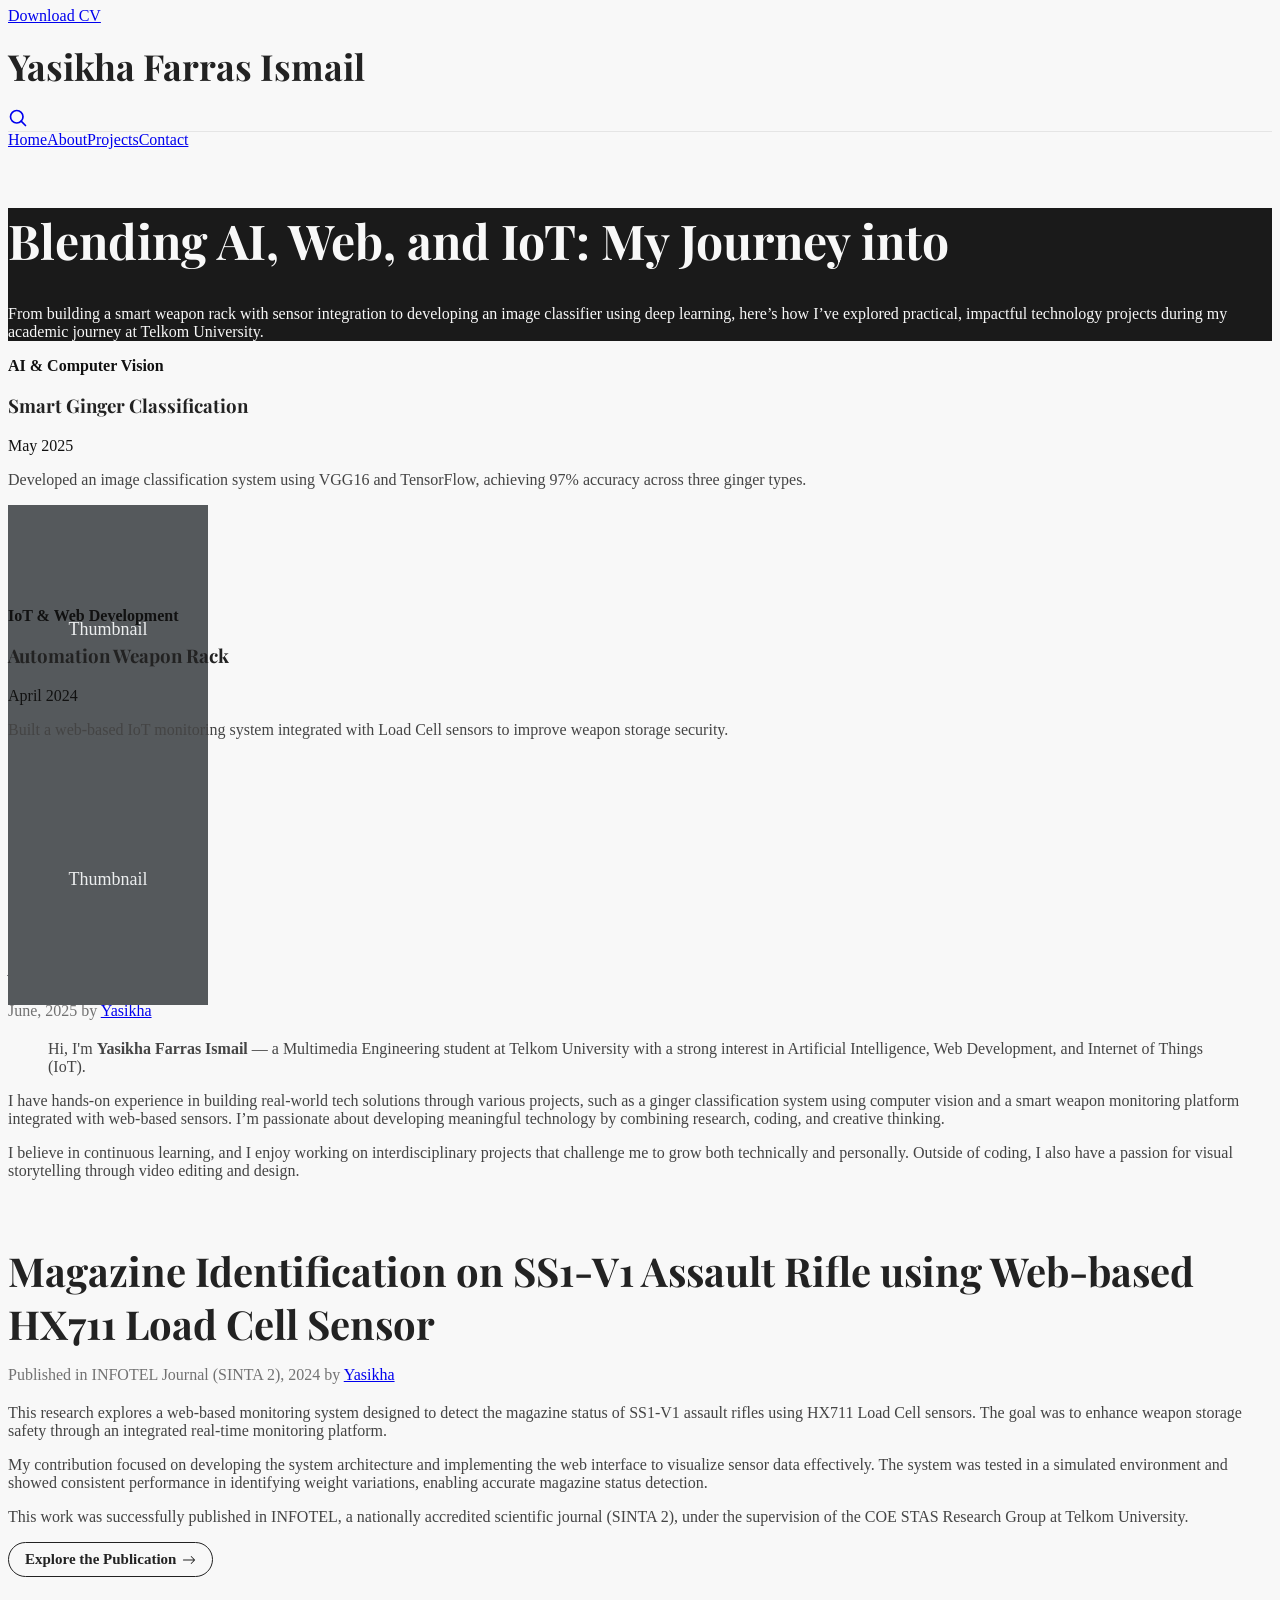
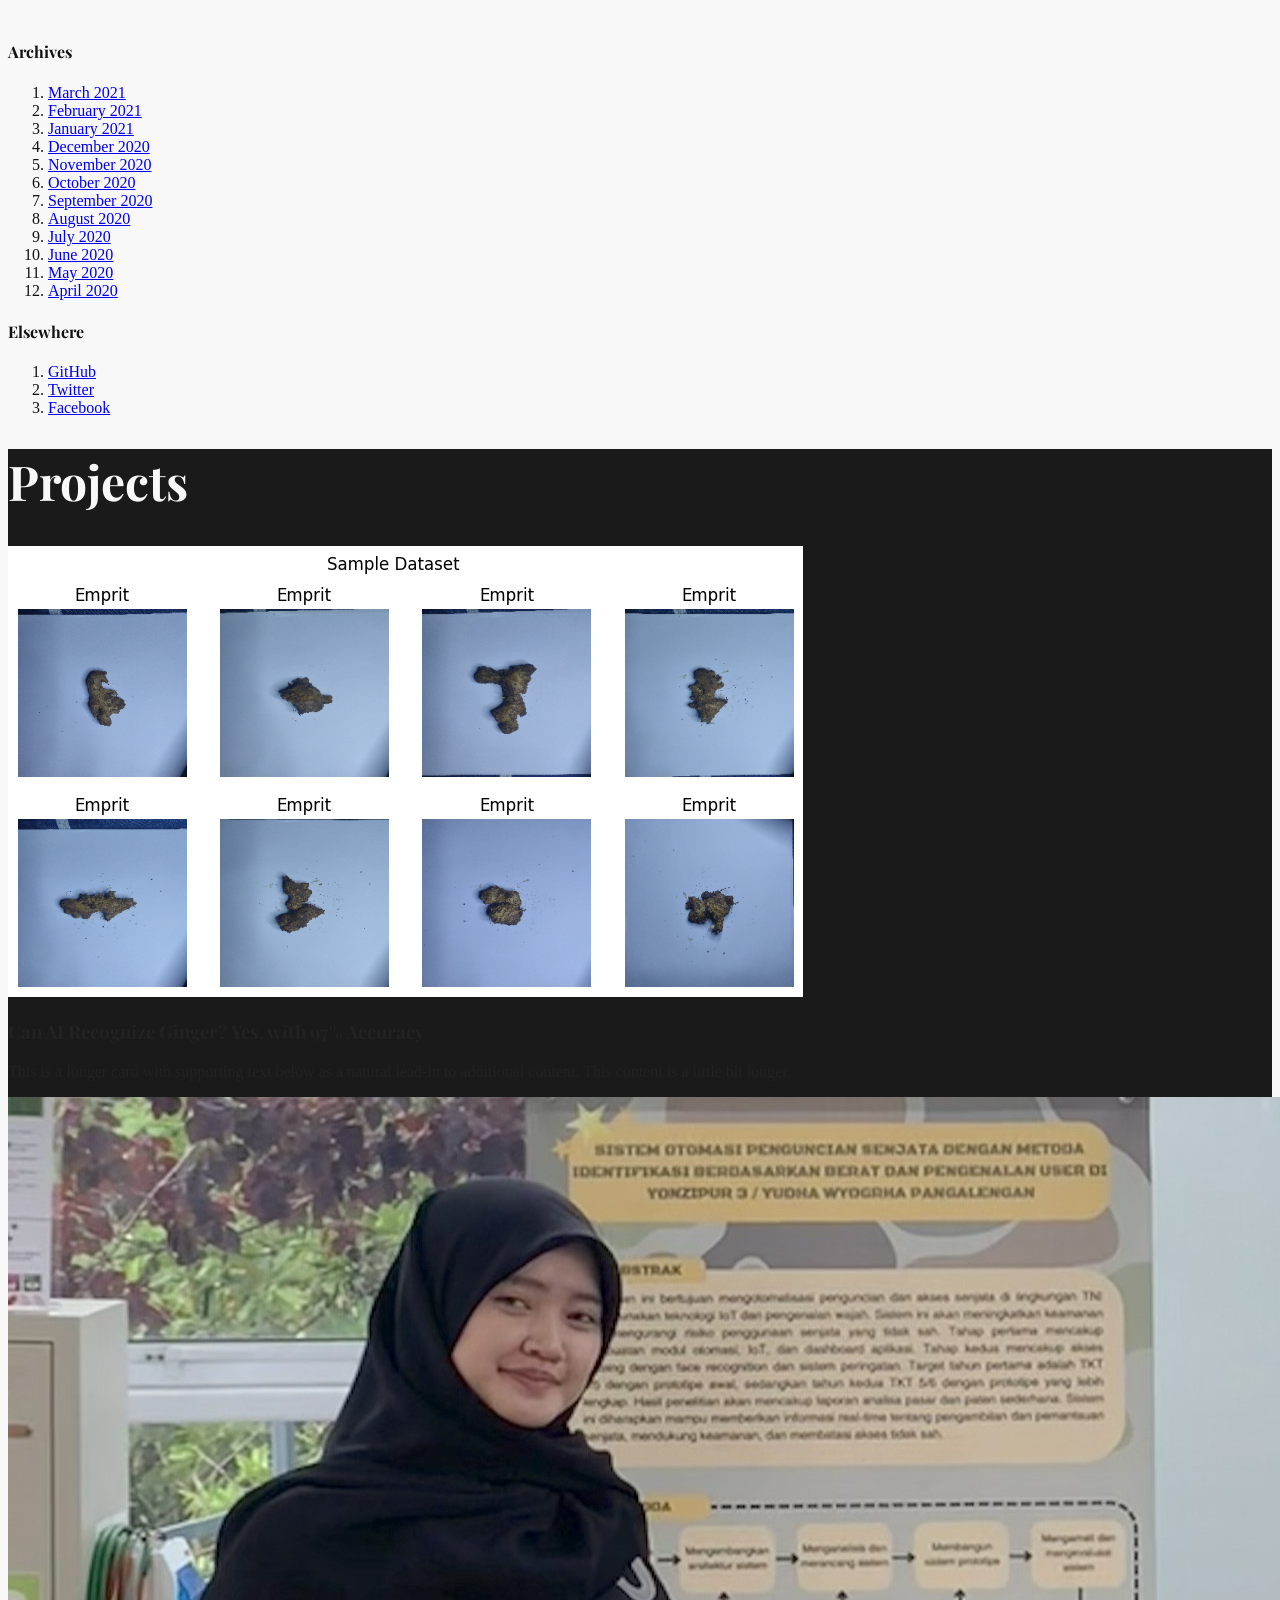
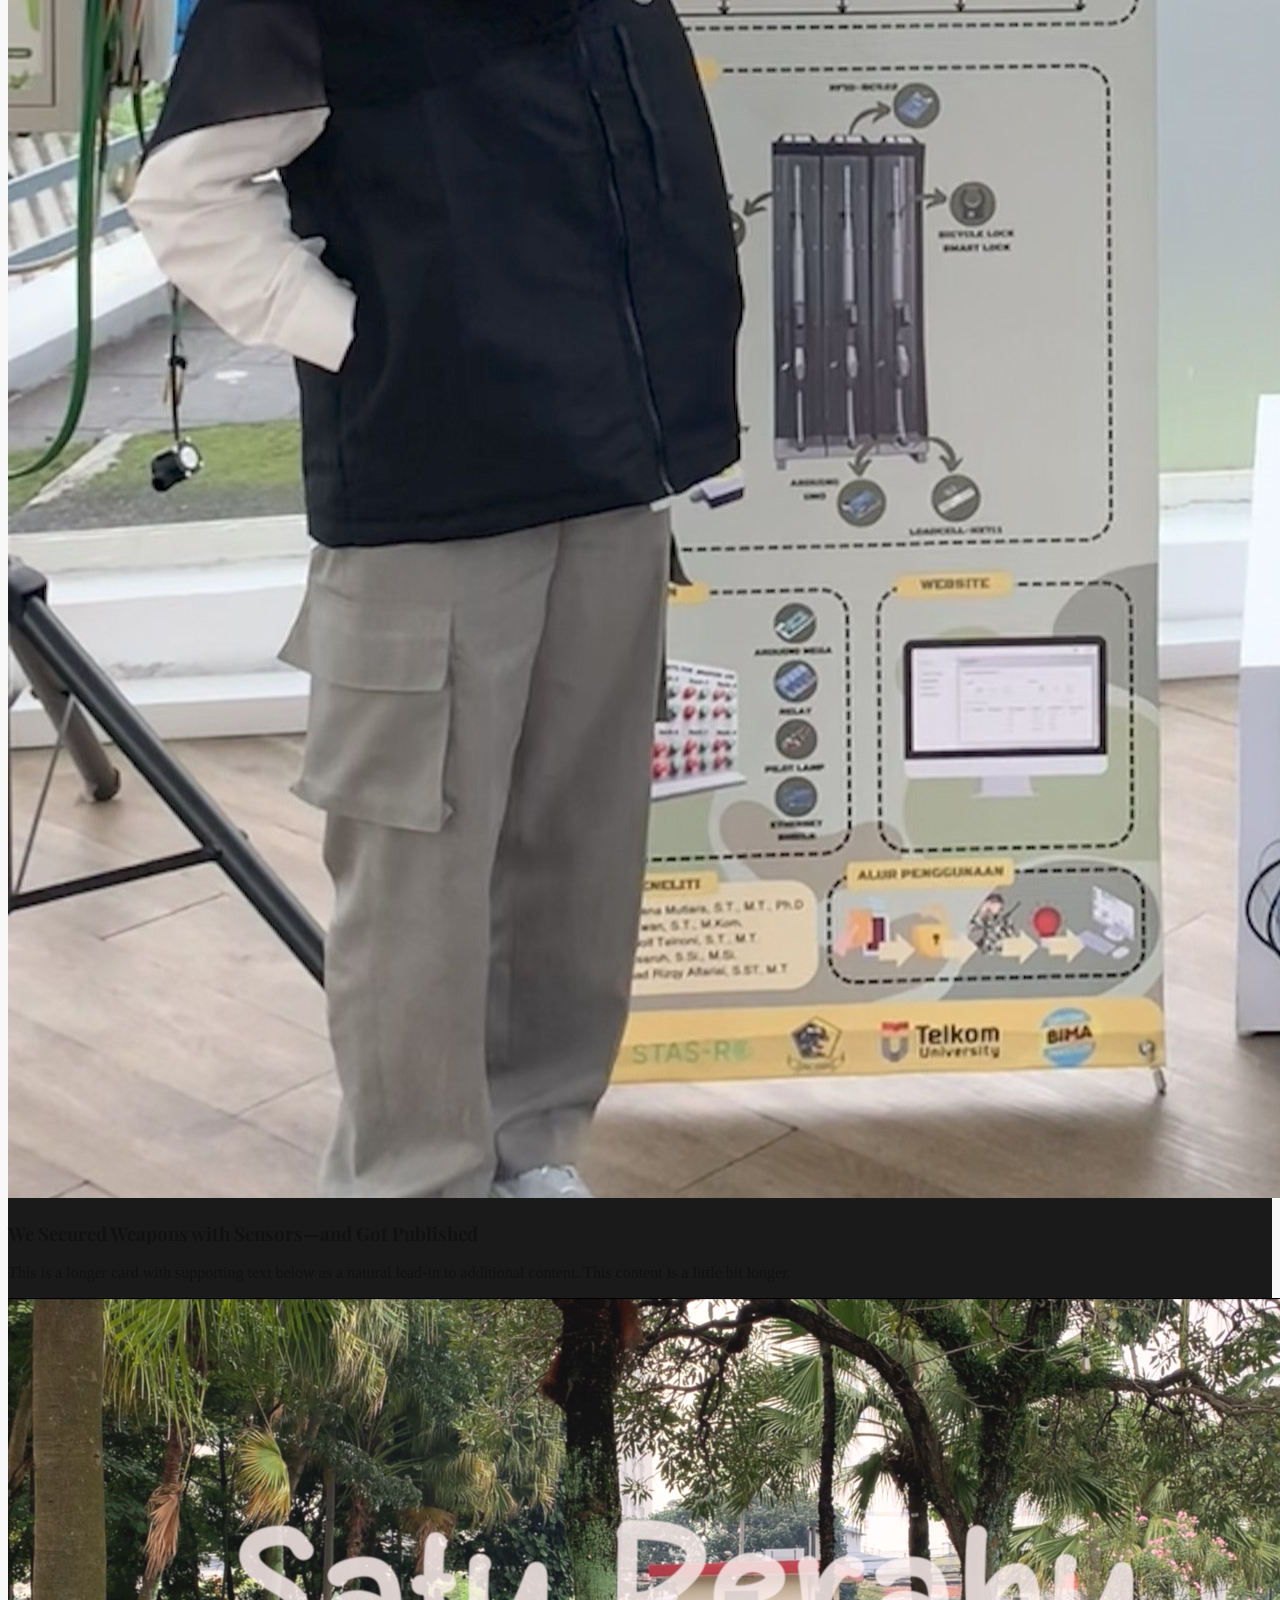
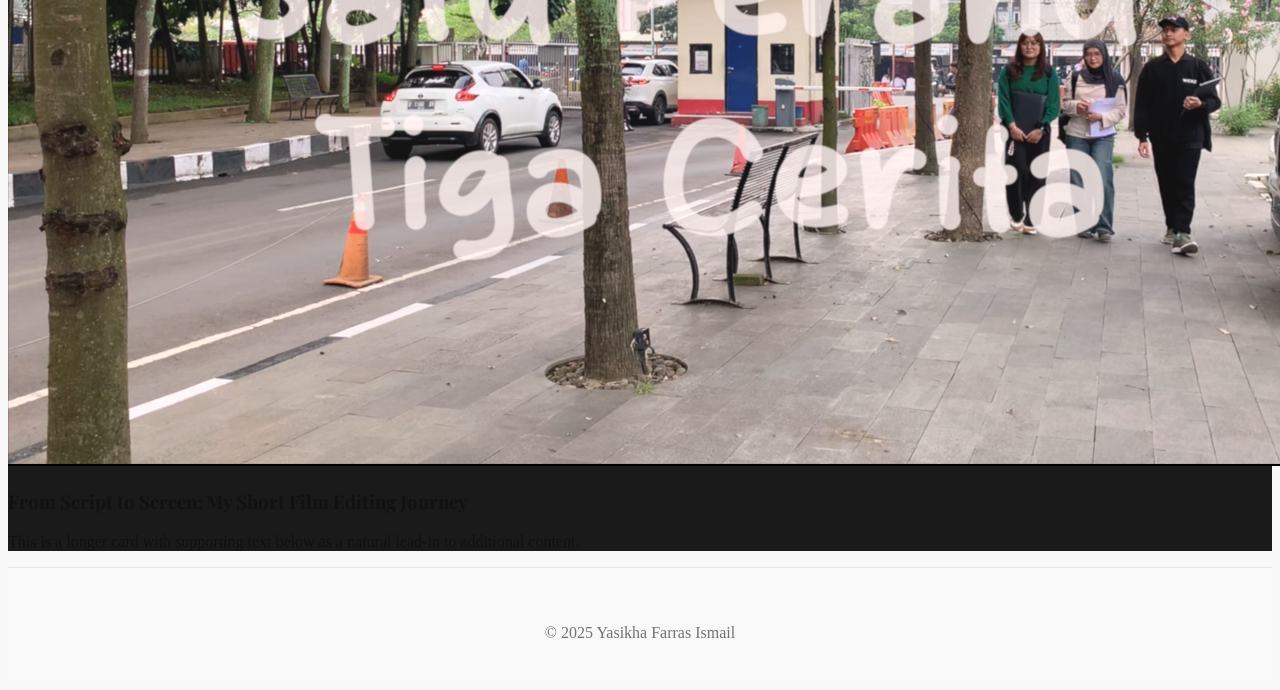
==== index.html @ 69e3a158 "Update title and fix asset path in index.html" ====
<!DOCTYPE html>
<html lang="en">
  <head>
    <meta charset="utf-8" />
    <meta name="viewport" content="width=device-width, initial-scale=1" />
    <meta name="description" content="" />
    <meta
      name="author"
      content="Mark Otto, Jacob Thornton, and Bootstrap contributors"
    />
    <meta name="generator" content="Hugo 0.84.0" />
    <title>Portfolio Yasikha</title>

    <link
      rel="canonical"
      href="https://getbootstrap.com/docs/5.0/examples/blog/"
    />

    <!-- Bootstrap core CSS -->
    <link href="assets/dist/css/bootstrap.min.css" rel="stylesheet" />

    <!-- Custom styles for this template -->
    <link
      href="https://fonts.googleapis.com/css?family=Playfair&#43;Display:700,900&amp;display=swap"
      rel="stylesheet"
    />

    <link
      href="https://fonts.googleapis.com/css2?family=Poppins:wght@400;600&display=swap"
      rel="stylesheet"
    />

    <!-- Custom styles for this template -->
    <link href="style.css" rel="stylesheet" />

  </head>

  <body>
    <div class="container">
      <header class="blog-header py-3 id="home">
        <div class="row flex-nowrap justify-content-between align-items-center">
          <div class="col-4 pt-1">
            <a
              class="link-secondary text-decoration-none"
              href="assets/cv/CV ATS yasikha .pdf"
              target="_blank"
              >Download CV</a
            >
          </div>
          <div class="col-4 text-center">
            <h1 class="blog-header-logo txt-dark m-0">Yasikha Farras Ismail</h1>
          </div>
          <div class="col-4 d-flex justify-content-end align-items-center">
            <a class="link-secondary" href="#" aria-label="Search">
              <svg
                xmlns="http://www.w3.org/2000/svg"
                width="20"
                height="20"
                fill="none"
                stroke="currentColor"
                stroke-linecap="round"
                stroke-linejoin="round"
                stroke-width="2"
                class="mx-3"
                role="img"
                viewBox="0 0 24 24"
              >
                <title>Search</title>
                <circle cx="10.5" cy="10.5" r="7.5" />
                <path d="M21 21l-5.2-5.2" />
              </svg>
            
        </div>
      </header>

      <div class="nav-scroller py-1 mb-2">
        <nav class="nav d-flex justify-content-center ">
          <a class="p-2 link-secondary text-decoration-none" href="#home">Home</a>
          <a class="p-2 link-secondary text-decoration-none" href="#about">About</a>
          <a class="p-2 link-secondary text-decoration-none" href="#projects">Projects</a>
          <a class="p-2 link-secondary text-decoration-none" href="#">Contact</a>
        </nav>
      </div>
    </div>

    <main class="container reveal">
      <div class="p-4 p-md-5 mb-4 txt-light rounded bg-home">
        <div class="col-md-6 px-0">
          <h1 class="display-4 fst-italic">
            Blending AI, Web, and IoT: My Journey into Real-World Tech Projects
          </h1>
          <p class="lead my-3">
            From building a smart weapon rack with sensor integration to
            developing an image classifier using deep learning, here’s how I’ve
            explored practical, impactful technology projects during my academic
            journey at Telkom University.
          </p>
        </div>
      </div>

      <div class="row mb-2 reveal">
        <div class="col-md-6">
          <div
            class="row g-0 border rounded overflow-hidden flex-md-row mb-4 shadow-sm h-md-250 position-relative"
          >
            <div class="col p-4 d-flex flex-column position-static">
              <strong class="d-inline-block mb-2 text-primary">
                AI & Computer Vision
              </strong>
              <h3 class="mb-0 txt-dark">Smart Ginger Classification</h3>
              <div class="mb-1 text-muted">May 2025</div>
              <p class="card-text mb-auto long-txt">
                Developed an image classification system using VGG16 and
                TensorFlow, achieving 97% accuracy across three ginger types.
              </p>
              <!-- <a href="#" class="stretched-link">Continue reading</a> -->
            </div>
            <div class="col-auto d-none d-lg-block">
              <svg
                class="bd-placeholder-img"
                width="200"
                height="250"
                xmlns="http://www.w3.org/2000/svg"
                role="img"
                aria-label="Placeholder: Thumbnail"
                preserveAspectRatio="xMidYMid slice"
                focusable="false"
              >
                <title>Placeholder</title>
                <rect width="100%" height="100%" fill="#55595c" />
                <text x="50%" y="50%" fill="#eceeef" dy=".3em">Thumbnail</text>
              </svg>
            </div>
          </div>
        </div>
        <div class="col-md-6">
          <div
            class="row g-0 border rounded overflow-hidden flex-md-row mb-4 shadow-sm h-md-250 position-relative"
          >
            <div class="col p-4 d-flex flex-column position-static">
              <strong class="d-inline-block mb-2 text-success">
                IoT & Web Development
              </strong>
              <h3 class="mb-0 txt-dark">Automation Weapon Rack</h3>
              <div class="mb-1 text-muted">April 2024</div>
              <p class="mb-auto long-txt">
                Built a web-based IoT monitoring system integrated with Load
                Cell sensors to improve weapon storage security.
              </p>
              <!-- <a href="#" class="stretched-link">Continue reading</a> -->
            </div>
            <div class="col-auto d-none d-lg-block">
              <svg
                class="bd-placeholder-img"
                width="200"
                height="250"
                xmlns="http://www.w3.org/2000/svg"
                role="img"
                aria-label="Placeholder: Thumbnail"
                preserveAspectRatio="xMidYMid slice"
                focusable="false"
              >
                <title>Placeholder</title>
                <rect width="100%" height="100%" fill="#55595c" />
                <text x="50%" y="50%" fill="#eceeef" dy=".3em">Thumbnail</text>
              </svg>
            </div>
          </div>
        </div>
      </div>

      <div class="row g-5" id="about">
        <div class="col-md-8">
          <h3 class="pb-4 mb-4 fst-italic border-bottom txt-dark">
            Inside My Journey
          </h3>

          <article class="blog-post long-txt">
            <h2 class="blog-post-title txt-dark">About Me</h2>
            <p class="blog-post-meta">June, 2025 by <a href="#">Yasikha</a></p>

            <blockquote>
              <p>
                Hi, I'm
                <strong>Yasikha Farras Ismail</strong> — a Multimedia
                Engineering student at Telkom University with a strong interest
                in Artificial Intelligence, Web Development, and Internet of
                Things (IoT).
              </p>
            </blockquote>
            <!-- <hr /> -->
            <p>
              I have hands-on experience in building real-world tech solutions
              through various projects, such as a ginger classification system
              using computer vision and a smart weapon monitoring platform
              integrated with web-based sensors. I’m passionate about developing
              meaningful technology by combining research, coding, and creative
              thinking.
            </p>
            <p>
              I believe in continuous learning, and I enjoy working on
              interdisciplinary projects that challenge me to grow both
              technically and personally. Outside of coding, I also have a
              passion for visual storytelling through video editing and design.
            </p>
          </article>
          <article class="blog-post long-txt">
            <h2 class="blog-post-title txt-dark">
              Magazine Identification on SS1-V1 Assault Rifle using Web-based
              HX711 Load Cell Sensor
            </h2>
            <p class="blog-post-meta">
              Published in INFOTEL Journal (SINTA 2), 2024 by
              <a href="#">Yasikha</a>
            </p>

            <p>
              This research explores a web-based monitoring system designed to
              detect the magazine status of SS1-V1 assault rifles using HX711
              Load Cell sensors. The goal was to enhance weapon storage safety
              through an integrated real-time monitoring platform.
            </p>
            <p>
              My contribution focused on developing the system architecture and
              implementing the web interface to visualize sensor data
              effectively. The system was tested in a simulated environment and
              showed consistent performance in identifying weight variations,
              enabling accurate magazine status detection.
            </p>
            <p>
              This work was successfully published in INFOTEL, a nationally
              accredited scientific journal (SINTA 2), under the supervision of
              the COE STAS Research Group at Telkom University.
            </p>

            <a
              href="https://ejournal.ittelkom-pwt.ac.id/index.php/infotel/article/view/1173"
              target="_blank"
              class="uiverse-btn-link"
            >
              Explore the Publication
              <svg
                class="arrow"
                xmlns="http://www.w3.org/2000/svg"
                width="14"
                height="14"
                fill="currentColor"
                viewBox="0 0 16 16"
              >
                <path
                  fill-rule="evenodd"
                  d="M1 8a.5.5 0 0 1 .5-.5h11.793l-3.147-3.146a.5.5 0 1 1 .708-.708l4 4a.5.5 0 0 1 0 .708l-4 4a.5.5 0 0 1-.708-.708L13.293 8.5H1.5A.5.5 0 0 1 1 8z"
                />
              </svg>
            </a>
          </article>
        </div>

        <div class="col-md-4">
          <div class="position-sticky" style="top: 2rem">
            <div class="p-4">
              <h4 class="fst-italic">Archives</h4>
              <ol class="list-unstyled mb-0">
                <li><a href="#">March 2021</a></li>
                <li><a href="#">February 2021</a></li>
                <li><a href="#">January 2021</a></li>
                <li><a href="#">December 2020</a></li>
                <li><a href="#">November 2020</a></li>
                <li><a href="#">October 2020</a></li>
                <li><a href="#">September 2020</a></li>
                <li><a href="#">August 2020</a></li>
                <li><a href="#">July 2020</a></li>
                <li><a href="#">June 2020</a></li>
                <li><a href="#">May 2020</a></li>
                <li><a href="#">April 2020</a></li>
              </ol>
            </div>

            <div class="p-4">
              <h4 class="fst-italic">Elsewhere</h4>
              <ol class="list-unstyled">
                <li><a href="#">GitHub</a></li>
                <li><a href="#">Twitter</a></li>
                <li><a href="#">Facebook</a></li>
              </ol>
            </div>
          </div>
        </div>
      </div>

      <div class="p-4 p-md-5 mb-4 rounded bg-home reveal" id="projects">
        <div class="px-0 pb-4">
          <h1 class="display-4 fst-italic txt-light text-center">Projects</h1>
        </div>
        <div class="row row-cols-1 row-cols-md-3 g-4">
          <div class="co reveal">
            <div class="card">
              <img src="assets/img/card2.png" class="card-img-top" alt="..." />
              <div class="card-body txt-dark">
                <h3 class="card-title fst-italic">
                  Can AI Recognize Ginger? Yes, with 97% Accuracy
                </h3>
                <p class="card-text">
                  This is a longer card with supporting text below as a natural
                  lead-in to additional content. This content is a little bit
                  longer.
                </p>
              </div>
            </div>
          </div>
          <div class="col reveal">
            <div class="card">
              <img src="assets/img/card1.jpg" class="card-img-top" alt="..." />
              <div class="card-body">
                <h3 class="card-title fst-italic">
                  We Secured Weapons with Sensors—and Got Published
                </h3>
                <p class="card-text">
                  This is a longer card with supporting text below as a natural
                  lead-in to additional content. This content is a little bit
                  longer.
                </p>
              </div>
            </div>
          </div>
          <div class="col reveal">
            <div class="card">
              <img src="assets/img/card3.png" class="card-img-top" alt="..." />
              <div class="card-body">
                <h3 class="card-title fst-italic">
                  From Script to Screen: My Short Film Editing Journey
                </h3>
                <p class="card-text">
                  This is a longer card with supporting text below as a natural
                  lead-in to additional content.
                </p>
              </div>
            </div>
          </div>
        </div>
      </div>
    </main>

    <footer class="blog-footer">
      <p>© 2025 Yasikha Farras Ismail</p>
    </footer>

    <button class="uiverse-btn" id="toTopBtn">
      <svg class="svgIcon" viewBox="0 0 384 512">
        <path
          d="M214.6 41.4c-12.5-12.5-32.8-12.5-45.3 0l-160 160c-12.5 12.5-12.5 32.8 0 45.3s32.8 12.5 45.3 0L160 141.2V448c0 17.7 14.3 32 32 32s32-14.3 32-32V141.2L329.4 246.6c12.5 12.5 32.8 12.5 45.3 0s12.5-32.8 0-45.3l-160-160z"
        ></path>
      </svg>
    </button>

    <script src="main.js"></script>
  </body>
</html>
---- style.css ----
/* stylelint-disable selector-list-comma-newline-after */
html {
  scroll-behavior: smooth;
}

body {
  background-color: #f8f8f8;
  color: #111;
}
.blog-header {
  line-height: 1;
  border-bottom: 1px solid #e5e5e5;
}

.blog-header-logo {
  font-family: "Playfair Display", Georgia, "Times New Roman",
    serif /*rtl:Amiri, Georgia, "Times New Roman", serif*/;
  font-size: 2.25rem;
}

.blog-header-logo:hover {
  text-decoration: none;
}

.bd-placeholder-img {
  font-size: 1.125rem;
  text-anchor: middle;
  -webkit-user-select: none;
  -moz-user-select: none;
  user-select: none;
}

@media (min-width: 768px) {
  .bd-placeholder-img-lg {
    font-size: 3.5rem;
  }
}

h1,
h2,
h3,
h4,
h5,
h6 {
  font-family: "Playfair Display", Georgia, "Times New Roman",
    serif /*rtl:Amiri, Georgia, "Times New Roman", serif*/;
}

.txt-light {
  color: #f8f8f8 !important;
}

.txt-dark {
  color: #222222 !important;
}

.long-txt {
  color: #444444;
}

.display-4 {
  font-size: 2.5rem;
}
@media (min-width: 768px) {
  .display-4 {
    font-size: 3rem;
  }
}

.bg-home {
  background-color: #1a1a1a !important;
}

.nav-scroller {
  position: relative;
  z-index: 2;
  height: 2.75rem;
  overflow-y: hidden;
}

.nav-scroller .nav {
  display: flex;
  flex-wrap: nowrap;
  padding-bottom: 1rem;
  margin-top: -1px;
  overflow-x: auto;
  text-align: center;
  white-space: nowrap;
  -webkit-overflow-scrolling: touch;
}

.nav-scroller .nav-link {
  padding-top: 0.75rem;
  padding-bottom: 0.75rem;
  font-size: 0.875rem;
}

.card-img-right {
  height: 100%;
  border-radius: 0 3px 3px 0;
}

.flex-auto {
  flex: 0 0 auto;
}

.h-250 {
  height: 250px;
}
@media (min-width: 768px) {
  .h-md-250 {
    height: 250px;
  }
}

/* Pagination */
.blog-pagination {
  margin-bottom: 4rem;
}
.blog-pagination > .btn {
  border-radius: 2rem;
}

/*
 * Blog posts
 */
.blog-post {
  margin-bottom: 4rem;
}
.blog-post-title {
  margin-bottom: 0.25rem;
  font-size: 2.5rem;
}
.blog-post-meta {
  margin-bottom: 1.25rem;
  color: #727272;
}

/*
 * Footer
 */
.blog-footer {
  padding: 2.5rem 0;
  color: #727272;
  text-align: center;
  background-color: #f9f9f9;
  border-top: 0.05rem solid #e5e5e5;
}
.blog-footer p:last-child {
  margin-bottom: 0;
}

.reveal {
  opacity: 0;
  transform: translateY(30px);
  transition: all 0.6s ease;
}

.reveal.active {
  opacity: 1;
  transform: translateY(0);
}

/* Uiverse Button */
.uiverse-btn {
  width: 50px;
  height: 50px;
  border-radius: 50%;
  background-color: rgb(20, 20, 20);
  border: none;
  font-weight: 600;
  display: flex;
  align-items: center;
  justify-content: center;
  box-shadow: 0 0 10px rgba(255, 255, 255, 0.2);
  cursor: pointer;
  transition-duration: 0.3s;
  overflow: hidden;
  position: fixed;
  bottom: 20px;
  right: 20px;
  z-index: 999;
  font-family: "Poppins", sans-serif;
}

.uiverse-btn .svgIcon {
  width: 12px;
  transition-duration: 0.3s;
}

.uiverse-btn .svgIcon path {
  fill: white;
}

.uiverse-btn:hover {
  width: 140px;
  border-radius: 50px;
  background-color: #333;
}

.uiverse-btn:hover .svgIcon {
  transform: translateY(-200%);
}

.uiverse-btn::before {
  position: absolute;
  bottom: -20px;
  content: "Back to Top";
  color: white;
  font-size: 0px;
}

.uiverse-btn:hover::before {
  font-size: 13px;
  bottom: unset;
  transition-duration: 0.3s;
}

.uiverse-btn-link {
  background: transparent;
  color: #222222;
  border-radius: 20px;
  font-size: 15px;
  font-weight: 600;
  padding: 8px 16px;
  cursor: pointer;
  transition: all 0.3s ease-in-out;
  border: 1.5px solid #222222;
  box-shadow: 0 0 0 0 #1a1a1a;
  display: inline-flex;
  align-items: center;
  gap: 6px;
  text-decoration: none;
}

.uiverse-btn-link .arrow {
  transition: transform 0.3s ease-in-out;
}

.uiverse-btn-link:hover {
  transform: translateY(-4px) translateX(-2px);
  box-shadow: 2px 5px 0 0 black;
}

.uiverse-btn-link:hover .arrow {
  transform: translateX(4px);
}

.uiverse-btn-link:active {
  transform: translateY(2px) translateX(1px);
  box-shadow: 0 0 0 0 black;
}
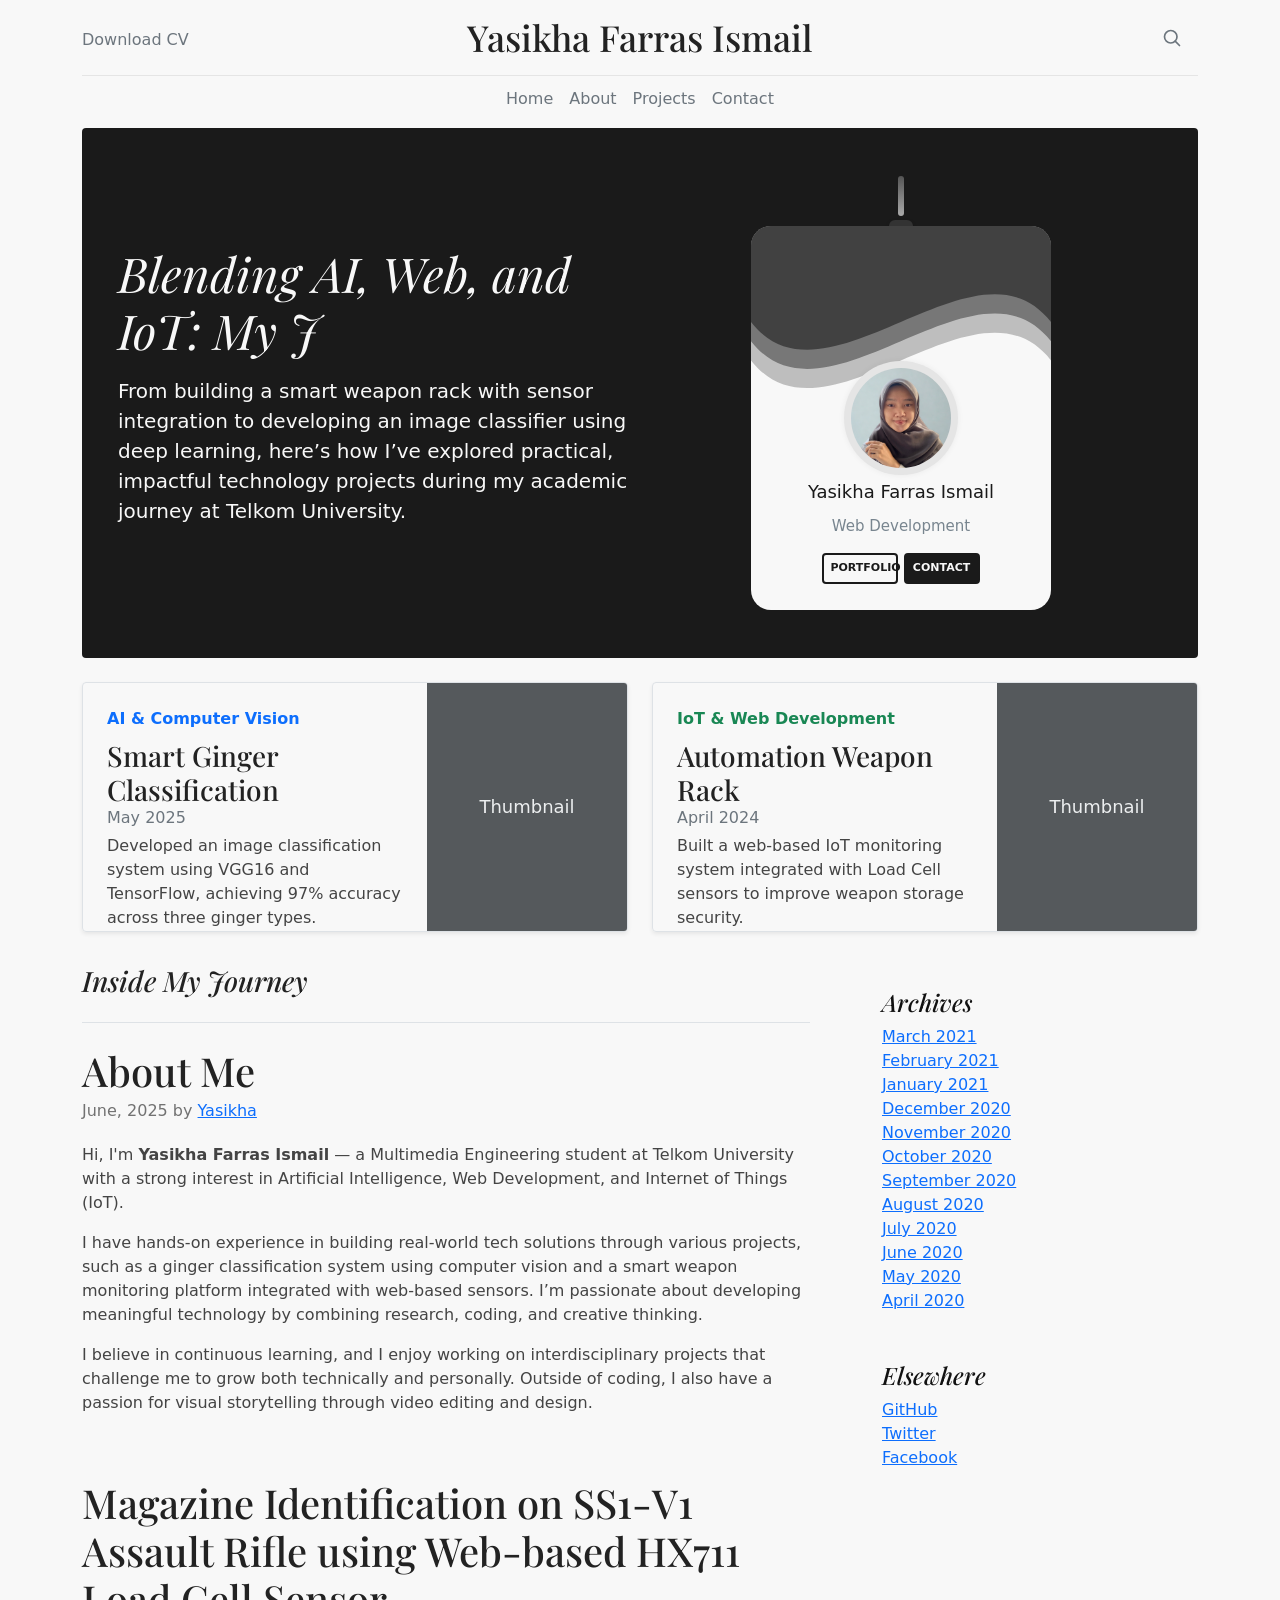
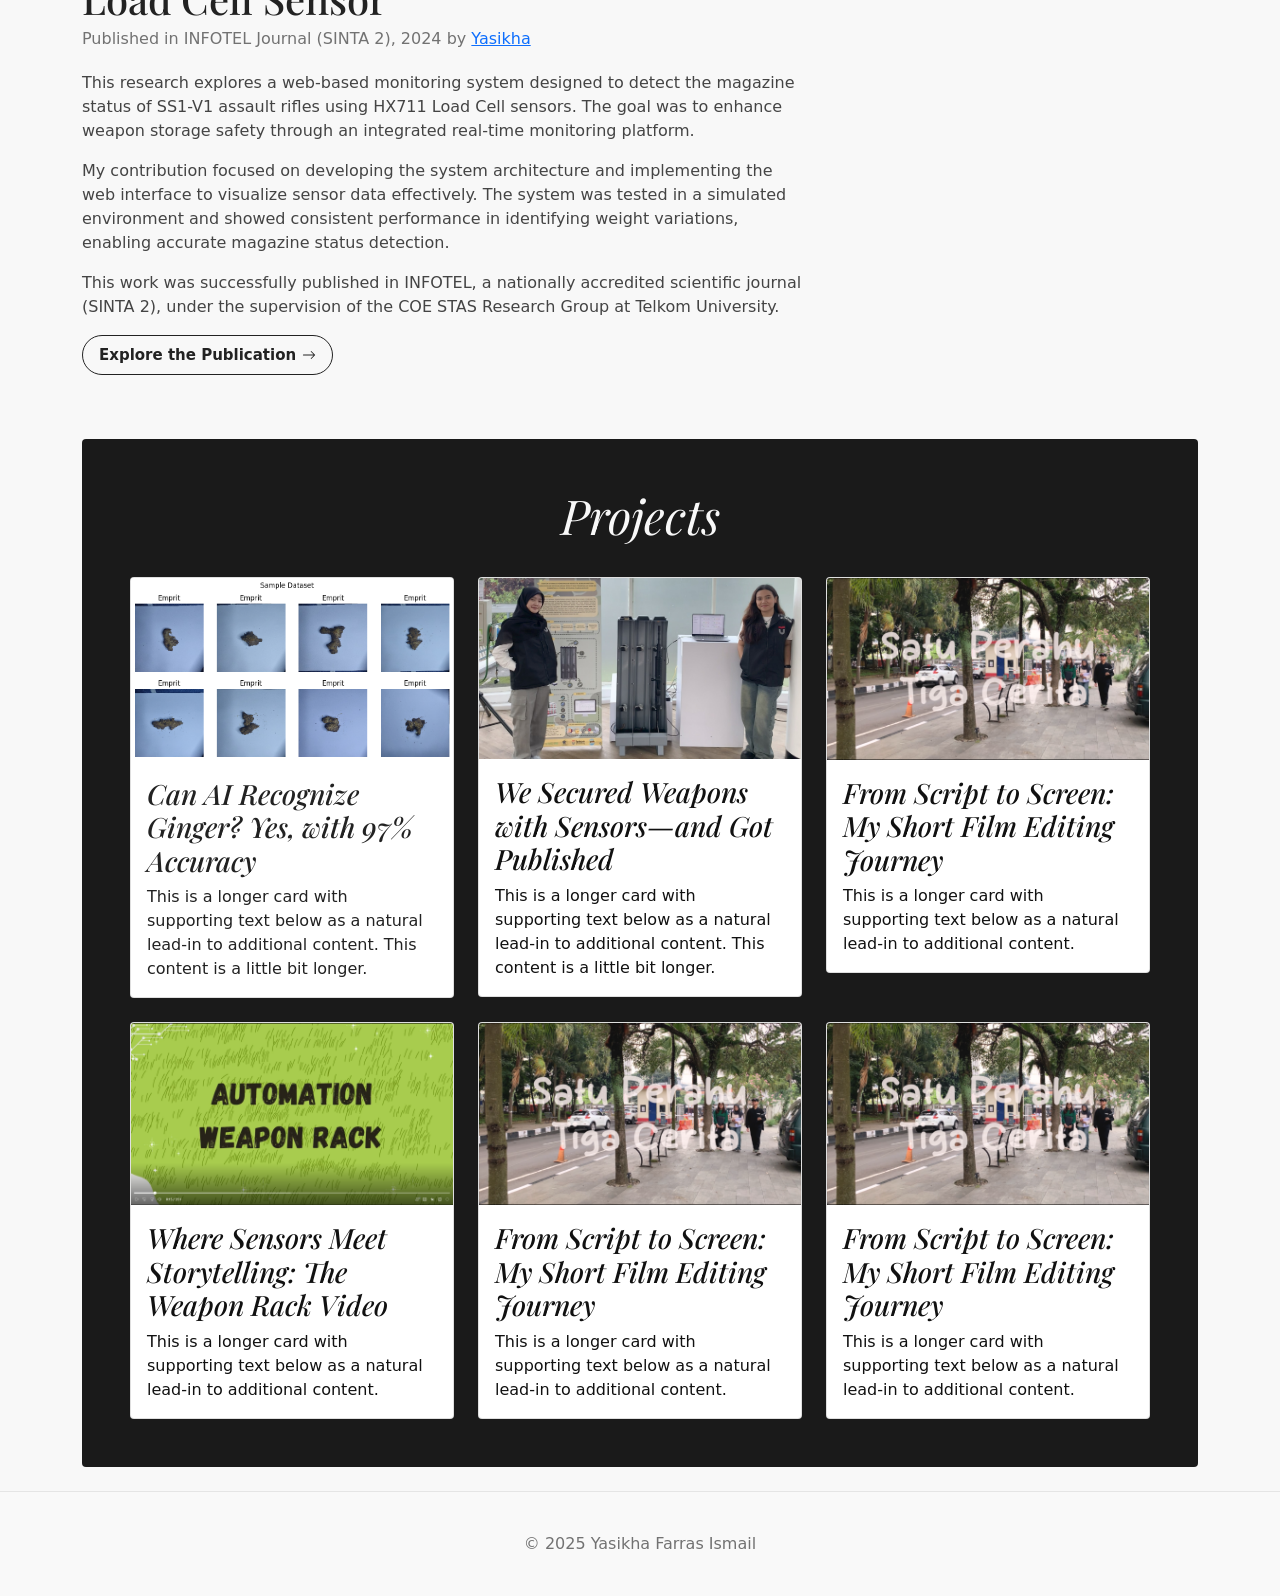
==== commit da8e2092: "Refactor code structure for improved readability and maintainability" ====
--- a/index.html
+++ b/index.html
@@ -32,12 +32,11 @@
 
     <!-- Custom styles for this template -->
     <link href="style.css" rel="stylesheet" />
-
   </head>
 
   <body>
     <div class="container">
-      <header class="blog-header py-3 id="home">
+      <header class="blog-header py-3" id="home">
         <div class="row flex-nowrap justify-content-between align-items-center">
           <div class="col-4 pt-1">
             <a
@@ -69,32 +68,95 @@
                 <circle cx="10.5" cy="10.5" r="7.5" />
                 <path d="M21 21l-5.2-5.2" />
               </svg>
-            
+            </a>
+          </div>
         </div>
       </header>
 
       <div class="nav-scroller py-1 mb-2">
-        <nav class="nav d-flex justify-content-center ">
-          <a class="p-2 link-secondary text-decoration-none" href="#home">Home</a>
-          <a class="p-2 link-secondary text-decoration-none" href="#about">About</a>
-          <a class="p-2 link-secondary text-decoration-none" href="#projects">Projects</a>
-          <a class="p-2 link-secondary text-decoration-none" href="#">Contact</a>
+        <nav class="nav d-flex justify-content-center">
+          <a class="p-2 link-secondary text-decoration-none" href="#home"
+            >Home</a
+          >
+          <a class="p-2 link-secondary text-decoration-none" href="#about"
+            >About</a
+          >
+          <a class="p-2 link-secondary text-decoration-none" href="#projects"
+            >Projects</a
+          >
+          <a class="p-2 link-secondary text-decoration-none" href="#"
+            >Contact</a
+          >
         </nav>
       </div>
     </div>
 
     <main class="container reveal">
       <div class="p-4 p-md-5 mb-4 txt-light rounded bg-home">
-        <div class="col-md-6 px-0">
-          <h1 class="display-4 fst-italic">
-            Blending AI, Web, and IoT: My Journey into Real-World Tech Projects
-          </h1>
-          <p class="lead my-3">
-            From building a smart weapon rack with sensor integration to
-            developing an image classifier using deep learning, here’s how I’ve
-            explored practical, impactful technology projects during my academic
-            journey at Telkom University.
-          </p>
+        <div class="row align-items-center">
+          <div class="col-md-6 px-0">
+            <h1 class="display-4 fst-italic">
+              Blending AI, Web, and IoT: My Journey into Real-World Tech
+              Projects
+            </h1>
+            <p class="lead my-3">
+              From building a smart weapon rack with sensor integration to
+              developing an image classifier using deep learning, here’s how
+              I’ve explored practical, impactful technology projects during my
+              academic journey at Telkom University.
+            </p>
+          </div>
+
+          <div class="col-md-6 d-flex justify-content-center">
+            <div class="lanyard-wrapper">
+              <div class="lanyard-strap"></div>
+              <div class="lanyard-clip"></div>
+
+              <div class="uiverse-card">
+                <div class="card__img">
+                  <svg
+                    xmlns="http://www.w3.org/2000/svg"
+                    viewBox="0 0 600 200"
+                    preserveAspectRatio="none"
+                    width="100%"
+                    height="100%"
+                  >
+                    <path
+                      d="M0,100 C150,200 450,0 600,100 L600,0 L0,0 Z"
+                      fill="#1a1a1a"
+                    />
+                    <path
+                      d="M0,120 C150,220 450,20 600,120 L600,0 L0,0 Z"
+                      fill="#333333"
+                      opacity="0.6"
+                    />
+                    <path
+                      d="M0,140 C150,240 450,40 600,140 L600,0 L0,0 Z"
+                      fill="#666666"
+                      opacity="0.4"
+                    />
+                  </svg>
+                </div>
+
+                <div class="card__avatar">
+                  <div class="avatar-bg"></div>
+                  <img
+                    src="assets/img/avatar.jpg"
+                    alt="Avatar"
+                    class="avatar-img"
+                  />
+                </div>
+
+                <div class="card__title">Yasikha Farras Ismail</div>
+                <div class="card__subtitle">Web Development</div>
+
+                <div class="card__wrapper">
+                  <button class="card__btn">Portfolio</button>
+                  <button class="card__btn card__btn-solid">Contact</button>
+                </div>
+              </div>
+            </div>
+          </div>
         </div>
       </div>
 
@@ -337,6 +399,48 @@
               </div>
             </div>
           </div>
+          <div class="col reveal">
+            <div class="card">
+              <img src="assets/img/card4.png" class="card-img-top" alt="..." />
+              <div class="card-body">
+                <h3 class="card-title fst-italic">
+                  Where Sensors Meet Storytelling: The Weapon Rack Video
+                </h3>
+                <p class="card-text">
+                  This is a longer card with supporting text below as a natural
+                  lead-in to additional content.
+                </p>
+              </div>
+            </div>
+          </div>
+          <div class="col reveal">
+            <div class="card">
+              <img src="assets/img/card3.png" class="card-img-top" alt="..." />
+              <div class="card-body">
+                <h3 class="card-title fst-italic">
+                  From Script to Screen: My Short Film Editing Journey
+                </h3>
+                <p class="card-text">
+                  This is a longer card with supporting text below as a natural
+                  lead-in to additional content.
+                </p>
+              </div>
+            </div>
+          </div>
+          <div class="col reveal">
+            <div class="card">
+              <img src="assets/img/card3.png" class="card-img-top" alt="..." />
+              <div class="card-body">
+                <h3 class="card-title fst-italic">
+                  From Script to Screen: My Short Film Editing Journey
+                </h3>
+                <p class="card-text">
+                  This is a longer card with supporting text below as a natural
+                  lead-in to additional content.
+                </p>
+              </div>
+            </div>
+          </div>
         </div>
       </div>
     </main>
--- a/style.css
+++ b/style.css
@@ -250,3 +250,149 @@
   transform: translateY(2px) translateX(1px);
   box-shadow: 0 0 0 0 black;
 }
+
+/* From Uiverse.io by andrew-demchenk0 */
+.uiverse-card {
+  --main-color: #1a1a1a;
+  --submain-color: #78858f;
+  --bg-color: #f8f8f8;
+  font-family: system-ui, -apple-system, BlinkMacSystemFont, "Segoe UI", Roboto,
+    Oxygen, Ubuntu, Cantarell, "Open Sans", "Helvetica Neue", sans-serif;
+  position: relative;
+  width: 300px;
+  height: 384px;
+  display: flex;
+  flex-direction: column;
+  align-items: center;
+  border-radius: 20px;
+  background: var(--bg-color);
+  margin-left: auto;
+  margin-right: auto;
+  animation: swing 3s ease-in-out infinite;
+}
+
+.card__img {
+  height: 192px;
+  width: 100%;
+}
+
+.card__img svg {
+  height: 100%;
+  border-radius: 20px 20px 0 0;
+}
+
+.card__avatar {
+  position: absolute;
+  width: 114px;
+  height: 114px;
+  top: calc(50% - 57px);
+  left: 50%;
+  transform: translateX(-50%);
+  display: flex;
+  justify-content: center;
+  align-items: center;
+}
+
+.avatar-bg {
+  position: absolute;
+  width: 114px;
+  height: 114px;
+  border-radius: 50%;
+  background-color: #e5e5e5; /* warna lingkaran belakang */
+  z-index: 1;
+  box-shadow: 0 0 6px rgba(0, 0, 0, 0.06);
+}
+
+.avatar-img {
+  width: 100px;
+  height: 100px;
+  border-radius: 50%;
+  object-fit: cover;
+  z-index: 2;
+}
+
+.avatar-img:hover {
+  transform: scale(1.05);
+  transition: 0.3s;
+}
+
+.card__title {
+  margin-top: 60px;
+  font-weight: 500;
+  font-size: 18px;
+  color: var(--main-color);
+}
+
+.card__subtitle {
+  margin-top: 10px;
+  font-weight: 400;
+  font-size: 15px;
+  color: var(--submain-color);
+}
+
+.card__btn {
+  margin-top: 15px;
+  width: 76px;
+  height: 31px;
+  border: 2px solid var(--main-color);
+  border-radius: 4px;
+  font-weight: 700;
+  font-size: 11px;
+  color: var(--main-color);
+  background: var(--bg-color);
+  text-transform: uppercase;
+  transition: all 0.3s;
+}
+
+.card__btn-solid {
+  background: var(--main-color);
+  color: var(--bg-color);
+}
+
+.card__btn:hover {
+  background: var(--main-color);
+  color: var(--bg-color);
+}
+
+.card__btn-solid:hover {
+  background: var(--bg-color);
+  color: var(--main-color);
+}
+
+.lanyard-wrapper {
+  display: flex;
+  flex-direction: column;
+  align-items: center;
+  animation: swing 5s ease-in-out infinite;
+  transform-origin: top center;
+}
+
+.lanyard-strap {
+  width: 6px;
+  height: 40px;
+  background: linear-gradient(to bottom, #555, #aaa);
+  border-radius: 4px;
+  margin-bottom: 4px;
+}
+
+.lanyard-clip {
+  width: 24px;
+  height: 12px;
+  background-color: #333;
+  border-radius: 6px;
+  margin-bottom: -6px;
+  box-shadow: 0 2px 4px rgba(0, 0, 0, 0.2);
+}
+
+/* Animation */
+@keyframes swing {
+  0% {
+    transform: rotate(0deg);
+  }
+  50% {
+    transform: rotate(1.5deg);
+  }
+  100% {
+    transform: rotate(-1.5deg);
+  }
+}
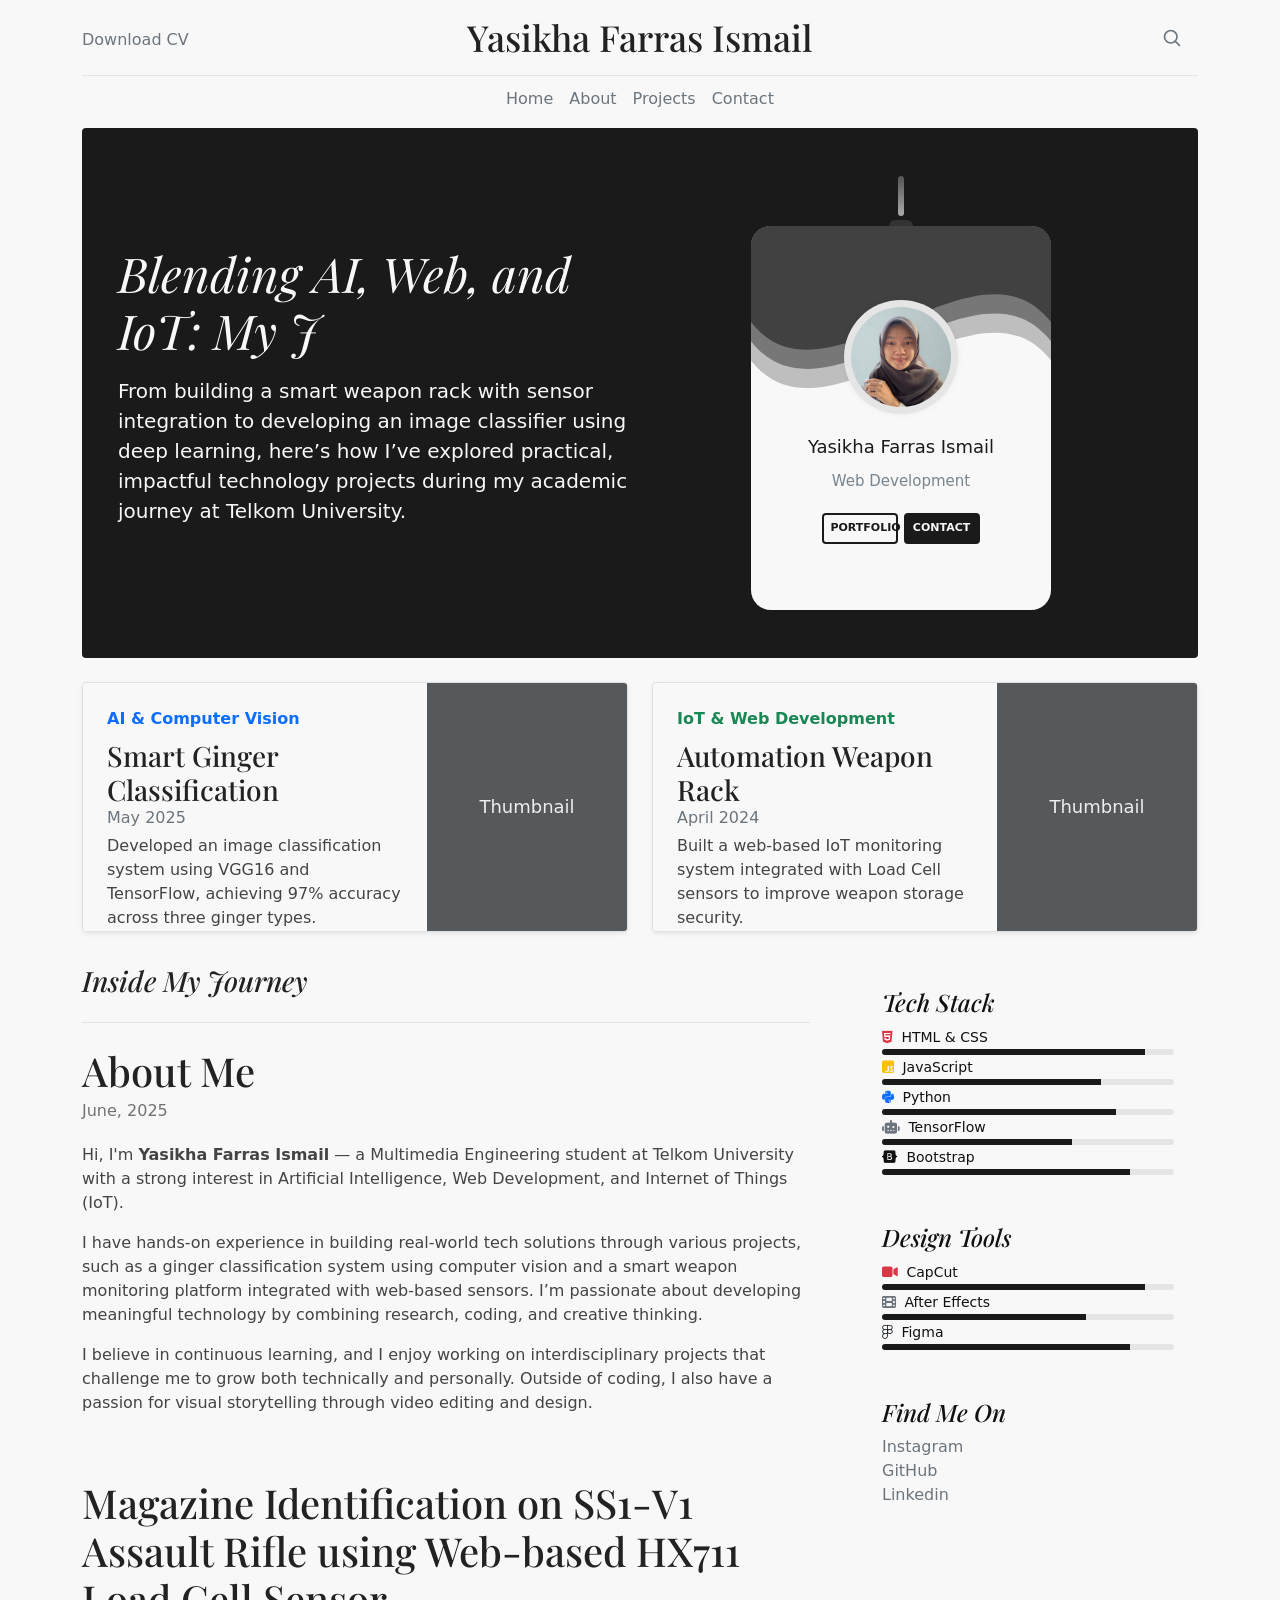
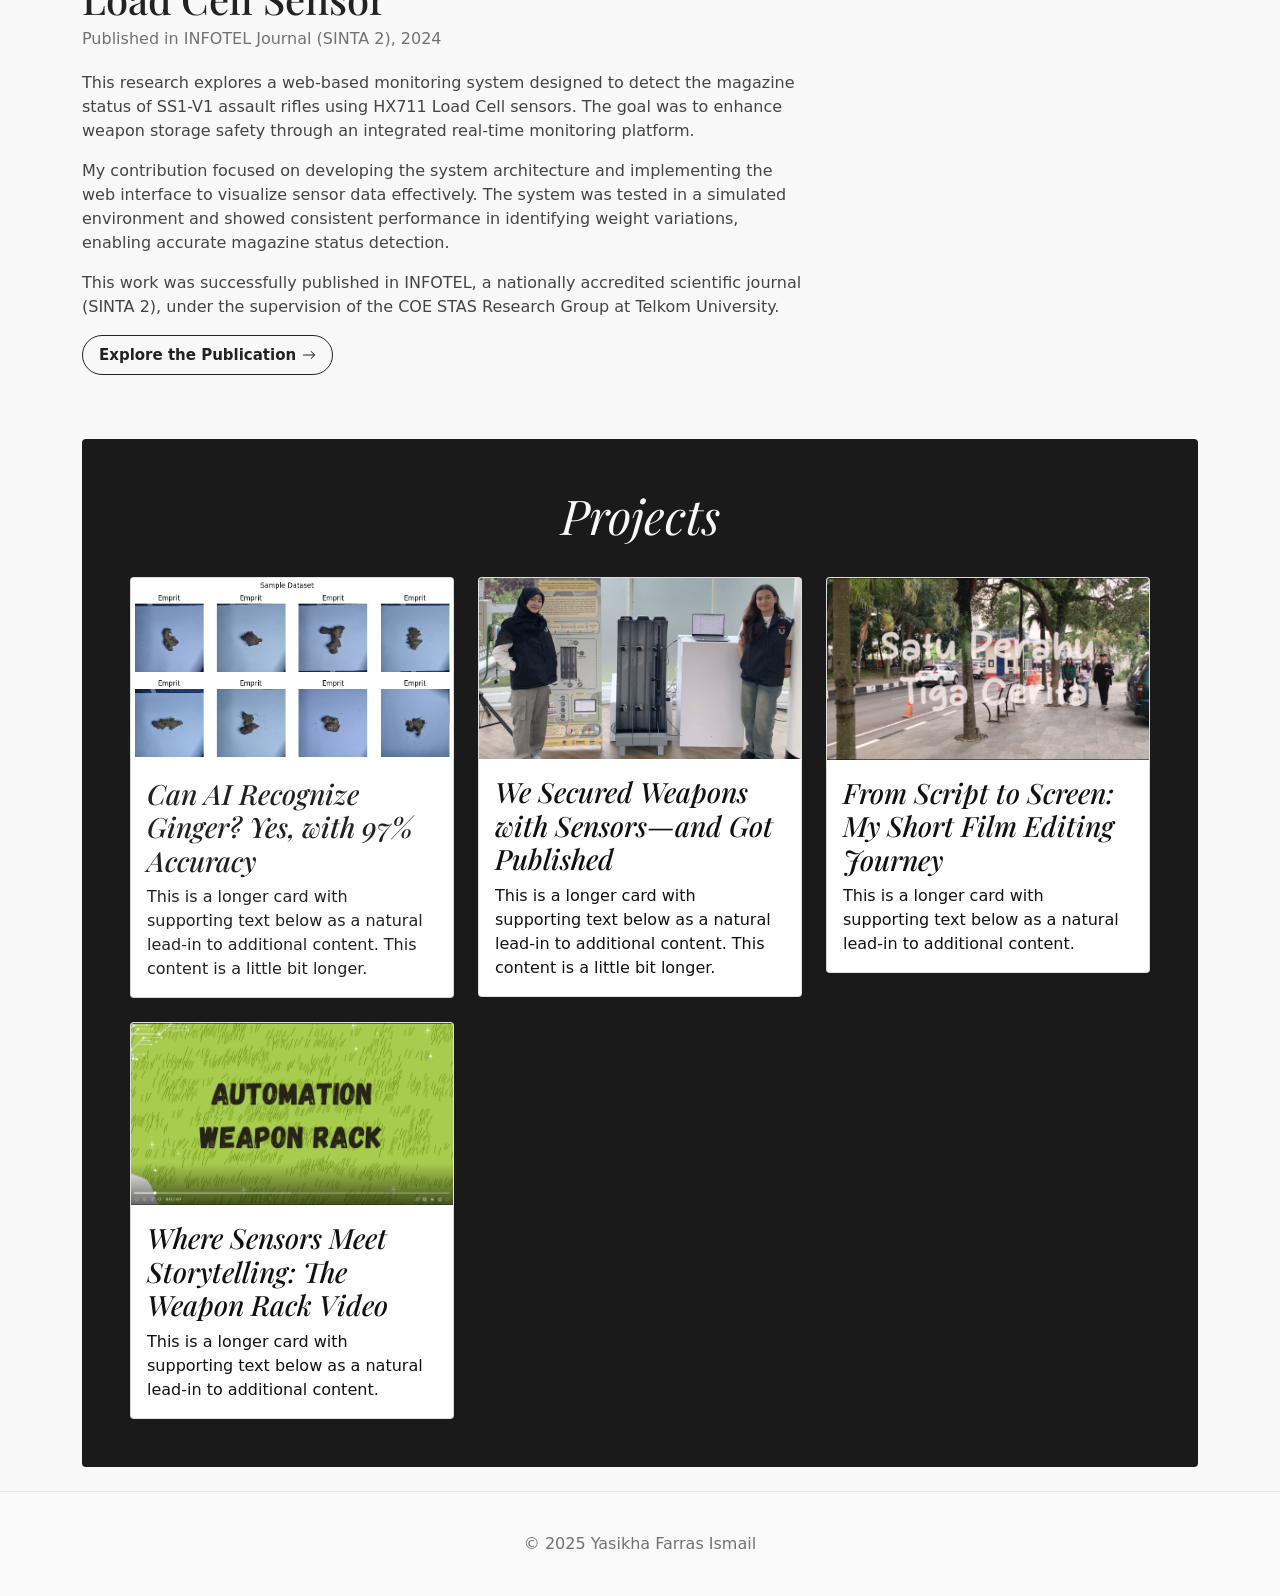
==== commit 1a90ab84: "Enhance portfolio layout with skill bars, update CV links, and improve styling" ====
--- a/index.html
+++ b/index.html
@@ -28,6 +28,11 @@
     <link
       href="https://fonts.googleapis.com/css2?family=Poppins:wght@400;600&display=swap"
       rel="stylesheet"
+    />
+
+    <link
+      rel="stylesheet"
+      href="https://cdnjs.cloudflare.com/ajax/libs/font-awesome/6.5.0/css/all.min.css"
     />
 
     <!-- Custom styles for this template -->
@@ -239,7 +244,7 @@
 
           <article class="blog-post long-txt">
             <h2 class="blog-post-title txt-dark">About Me</h2>
-            <p class="blog-post-meta">June, 2025 by <a href="#">Yasikha</a></p>
+            <p class="blog-post-meta">June, 2025</p>
 
             <blockquote>
               <p>
@@ -272,8 +277,7 @@
               HX711 Load Cell Sensor
             </h2>
             <p class="blog-post-meta">
-              Published in INFOTEL Journal (SINTA 2), 2024 by
-              <a href="#">Yasikha</a>
+              Published in INFOTEL Journal (SINTA 2), 2024
             </p>
 
             <p>
@@ -321,29 +325,115 @@
         <div class="col-md-4">
           <div class="position-sticky" style="top: 2rem">
             <div class="p-4">
-              <h4 class="fst-italic">Archives</h4>
-              <ol class="list-unstyled mb-0">
-                <li><a href="#">March 2021</a></li>
-                <li><a href="#">February 2021</a></li>
-                <li><a href="#">January 2021</a></li>
-                <li><a href="#">December 2020</a></li>
-                <li><a href="#">November 2020</a></li>
-                <li><a href="#">October 2020</a></li>
-                <li><a href="#">September 2020</a></li>
-                <li><a href="#">August 2020</a></li>
-                <li><a href="#">July 2020</a></li>
-                <li><a href="#">June 2020</a></li>
-                <li><a href="#">May 2020</a></li>
-                <li><a href="#">April 2020</a></li>
-              </ol>
+              <h4 class="fst-italic">Tech Stack</h4>
+
+              <div class="tech-skill" data-skill>
+                <small
+                  ><i class="fab fa-html5 me-1 text-danger"></i> HTML &
+                  CSS</small
+                >
+                <div class="progress">
+                  <div class="progress-bar" style="width: 90%"></div>
+                </div>
+              </div>
+
+              <div class="tech-skill" data-skill>
+                <small
+                  ><i class="fab fa-js-square me-1 text-warning"></i>
+                  JavaScript</small
+                >
+                <div class="progress">
+                  <div class="progress-bar" style="width: 75%"></div>
+                </div>
+              </div>
+
+              <div class="tech-skill" data-skill>
+                <small
+                  ><i class="fab fa-python me-1 text-primary"></i> Python</small
+                >
+                <div class="progress">
+                  <div class="progress-bar" style="width: 80%"></div>
+                </div>
+              </div>
+
+              <div class="tech-skill" data-skill>
+                <small
+                  ><i class="fas fa-robot me-1 text-secondary"></i>
+                  TensorFlow</small
+                >
+                <div class="progress">
+                  <div class="progress-bar" style="width: 65%"></div>
+                </div>
+              </div>
+
+              <div class="tech-skill" data-skill>
+                <small
+                  ><i class="fab fa-bootstrap me-1 text-purple"></i>
+                  Bootstrap</small
+                >
+                <div class="progress">
+                  <div class="progress-bar" style="width: 85%"></div>
+                </div>
+              </div>
             </div>
 
             <div class="p-4">
-              <h4 class="fst-italic">Elsewhere</h4>
+              <h4 class="fst-italic">Design Tools</h4>
+
+              <div class="tech-skill" data-skill>
+                <small
+                  ><i class="fas fa-video me-1 text-danger"></i> CapCut</small
+                >
+                <div class="progress">
+                  <div class="progress-bar" style="width: 90%"></div>
+                </div>
+              </div>
+
+              <div class="tech-skill" data-skill>
+                <small
+                  ><i class="fas fa-film me-1 text-secondary"></i> After
+                  Effects</small
+                >
+                <div class="progress">
+                  <div class="progress-bar" style="width: 70%"></div>
+                </div>
+              </div>
+
+              <div class="tech-skill" data-skill>
+                <small><i class="fab fa-figma me-1 text-dark"></i> Figma</small>
+                <div class="progress">
+                  <div class="progress-bar" style="width: 85%"></div>
+                </div>
+              </div>
+            </div>
+
+            <div class="p-4">
+              <h4 class="fst-italic">Find Me On</h4>
               <ol class="list-unstyled">
-                <li><a href="#">GitHub</a></li>
-                <li><a href="#">Twitter</a></li>
-                <li><a href="#">Facebook</a></li>
+                <li>
+                  <a
+                    class="link-secondary text-decoration-none"
+                    target="_blank"
+                    href="https://instagram.com/yasikharrahsy"
+                    >Instagram</a
+                  >
+                </li>
+                <li>
+                  <a
+                    class="link-secondary text-decoration-none"
+                    target="_blank"
+                    href="https://github.com/ysafarrasi"
+                    >GitHub</a
+                  >
+                </li>
+                <li>
+                  <a
+                    class="link-secondary text-decoration-none"
+                    target="_blank"
+                    href="https://www.linkedin.com/in/yasikha-farras-ismail/"
+                    >Linkedin</a
+                  >
+                </li>
               </ol>
             </div>
           </div>
@@ -355,7 +445,7 @@
           <h1 class="display-4 fst-italic txt-light text-center">Projects</h1>
         </div>
         <div class="row row-cols-1 row-cols-md-3 g-4">
-          <div class="co reveal">
+          <div class="col reveal">
             <div class="card">
               <img src="assets/img/card2.png" class="card-img-top" alt="..." />
               <div class="card-body txt-dark">
@@ -413,6 +503,20 @@
               </div>
             </div>
           </div>
+          <!-- <div class="col reveal">
+            <div class="card">
+              <img src="assets/img/card3.png" class="card-img-top" alt="..." />
+              <div class="card-body">
+                <h3 class="card-title fst-italic">
+                  From Script to Screen: My Short Film Editing Journey
+                </h3>
+                <p class="card-text">
+                  This is a longer card with supporting text below as a natural
+                  lead-in to additional content.
+                </p>
+              </div>
+            </div>
+          </div>
           <div class="col reveal">
             <div class="card">
               <img src="assets/img/card3.png" class="card-img-top" alt="..." />
@@ -426,21 +530,7 @@
                 </p>
               </div>
             </div>
-          </div>
-          <div class="col reveal">
-            <div class="card">
-              <img src="assets/img/card3.png" class="card-img-top" alt="..." />
-              <div class="card-body">
-                <h3 class="card-title fst-italic">
-                  From Script to Screen: My Short Film Editing Journey
-                </h3>
-                <p class="card-text">
-                  This is a longer card with supporting text below as a natural
-                  lead-in to additional content.
-                </p>
-              </div>
-            </div>
-          </div>
+          </div> -->
         </div>
       </div>
     </main>
--- a/style.css
+++ b/style.css
@@ -268,7 +268,7 @@
   background: var(--bg-color);
   margin-left: auto;
   margin-right: auto;
-  animation: swing 3s ease-in-out infinite;
+  /* animation: swing 3s ease-in-out infinite; */
 }
 
 .card__img {
@@ -285,7 +285,7 @@
   position: absolute;
   width: 114px;
   height: 114px;
-  top: calc(50% - 57px);
+  top: calc(40% - 80px);
   left: 50%;
   transform: translateX(-50%);
   display: flex;
@@ -317,7 +317,7 @@
 }
 
 .card__title {
-  margin-top: 60px;
+  margin-top: 15px;
   font-weight: 500;
   font-size: 18px;
   color: var(--main-color);
@@ -331,7 +331,7 @@
 }
 
 .card__btn {
-  margin-top: 15px;
+  margin-top: 20px;
   width: 76px;
   height: 31px;
   border: 2px solid var(--main-color);
@@ -396,3 +396,47 @@
     transform: rotate(-1.5deg);
   }
 }
+
+.progress {
+  height: 8px;
+  background-color: #e5e5e5;
+  border-radius: 4px;
+  overflow: hidden;
+}
+
+.progress-bar {
+  height: 100%;
+  background-color: #1a1a1a;
+  transition: width 0.6s ease;
+}
+
+/* Progress bar styling */
+.progress {
+  height: 6px;
+  background-color: #e5e5e5;
+  border-radius: 3px;
+  overflow: hidden;
+}
+
+.progress-bar {
+  height: 100%;
+  background-color: #1a1a1a;
+  transition: width 0.6s ease, background-color 0.3s;
+}
+
+/* Hover effect */
+.tech-skill:hover .progress-bar {
+  background-color: #444;
+}
+
+/* Animate on scroll */
+[data-skill] {
+  opacity: 0;
+  transform: translateY(20px);
+  transition: all 0.6s ease-out;
+}
+
+[data-skill].show {
+  opacity: 1;
+  transform: translateY(0);
+}
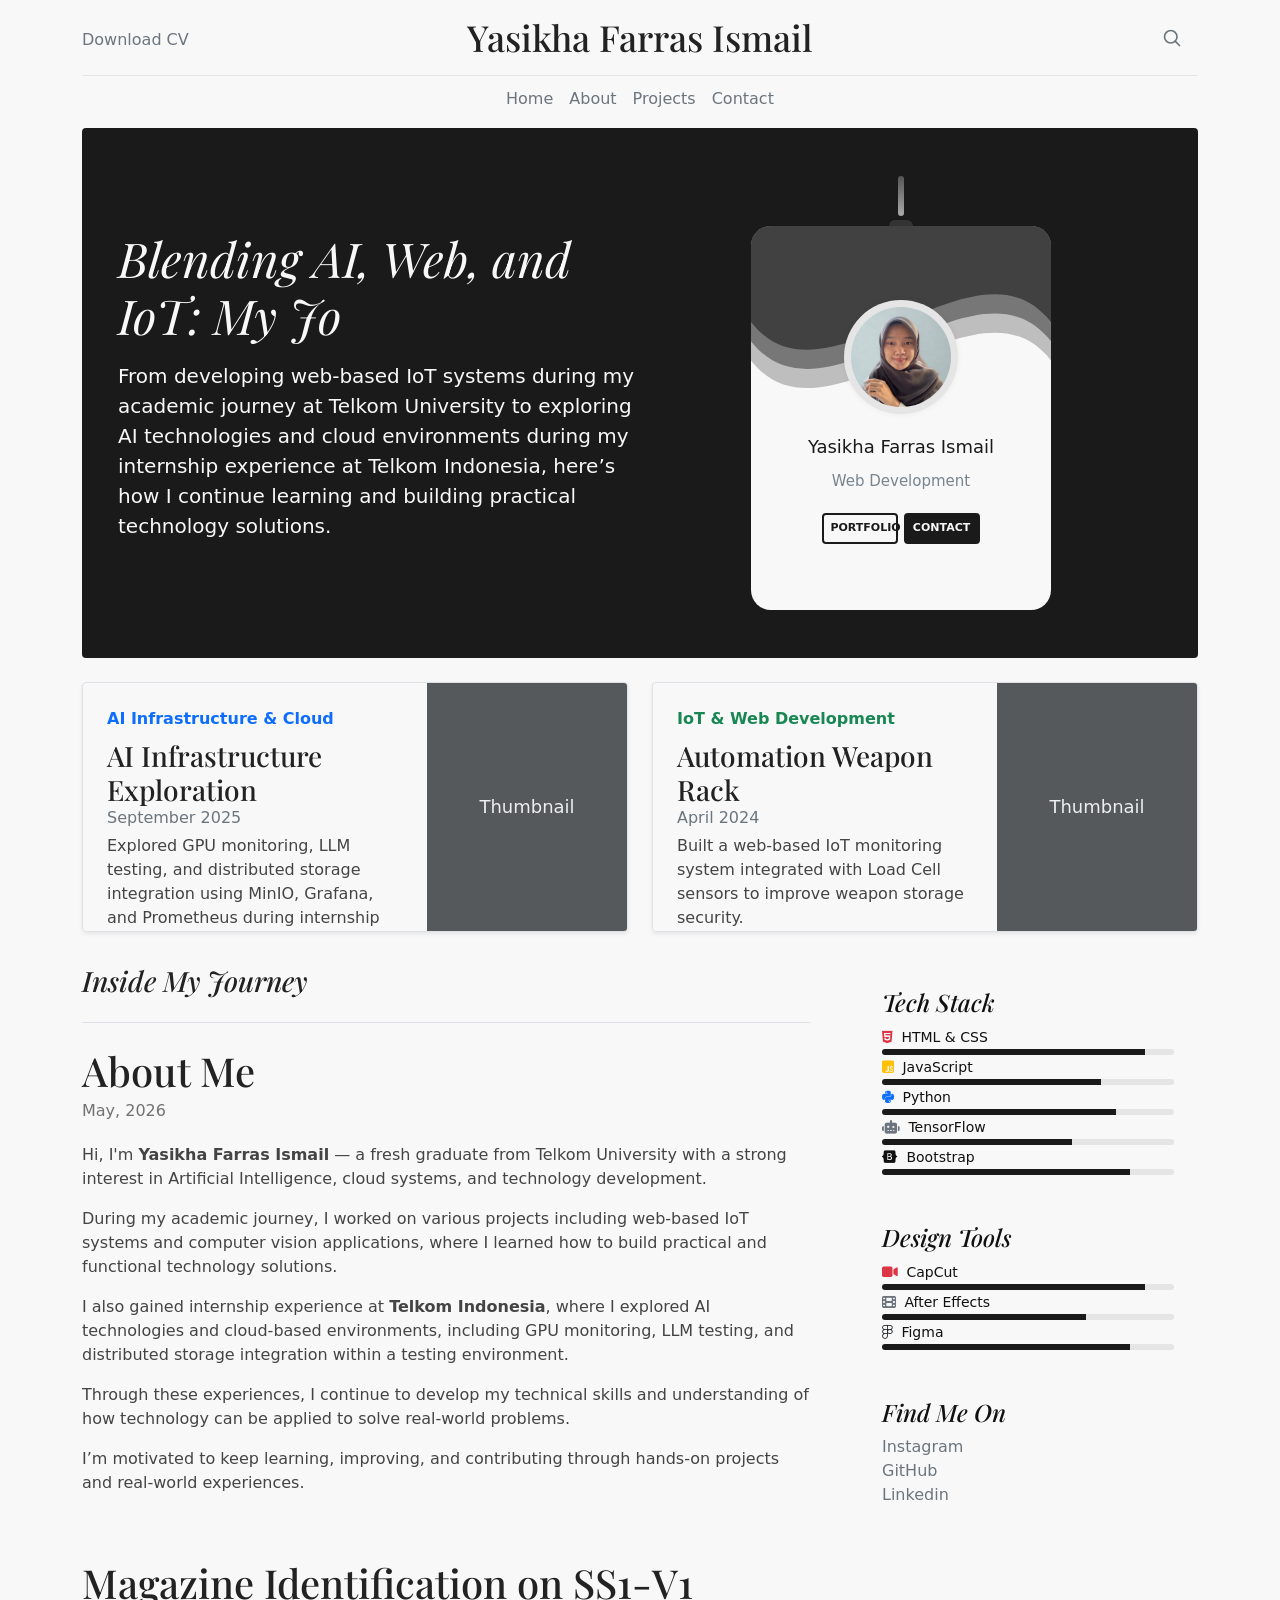
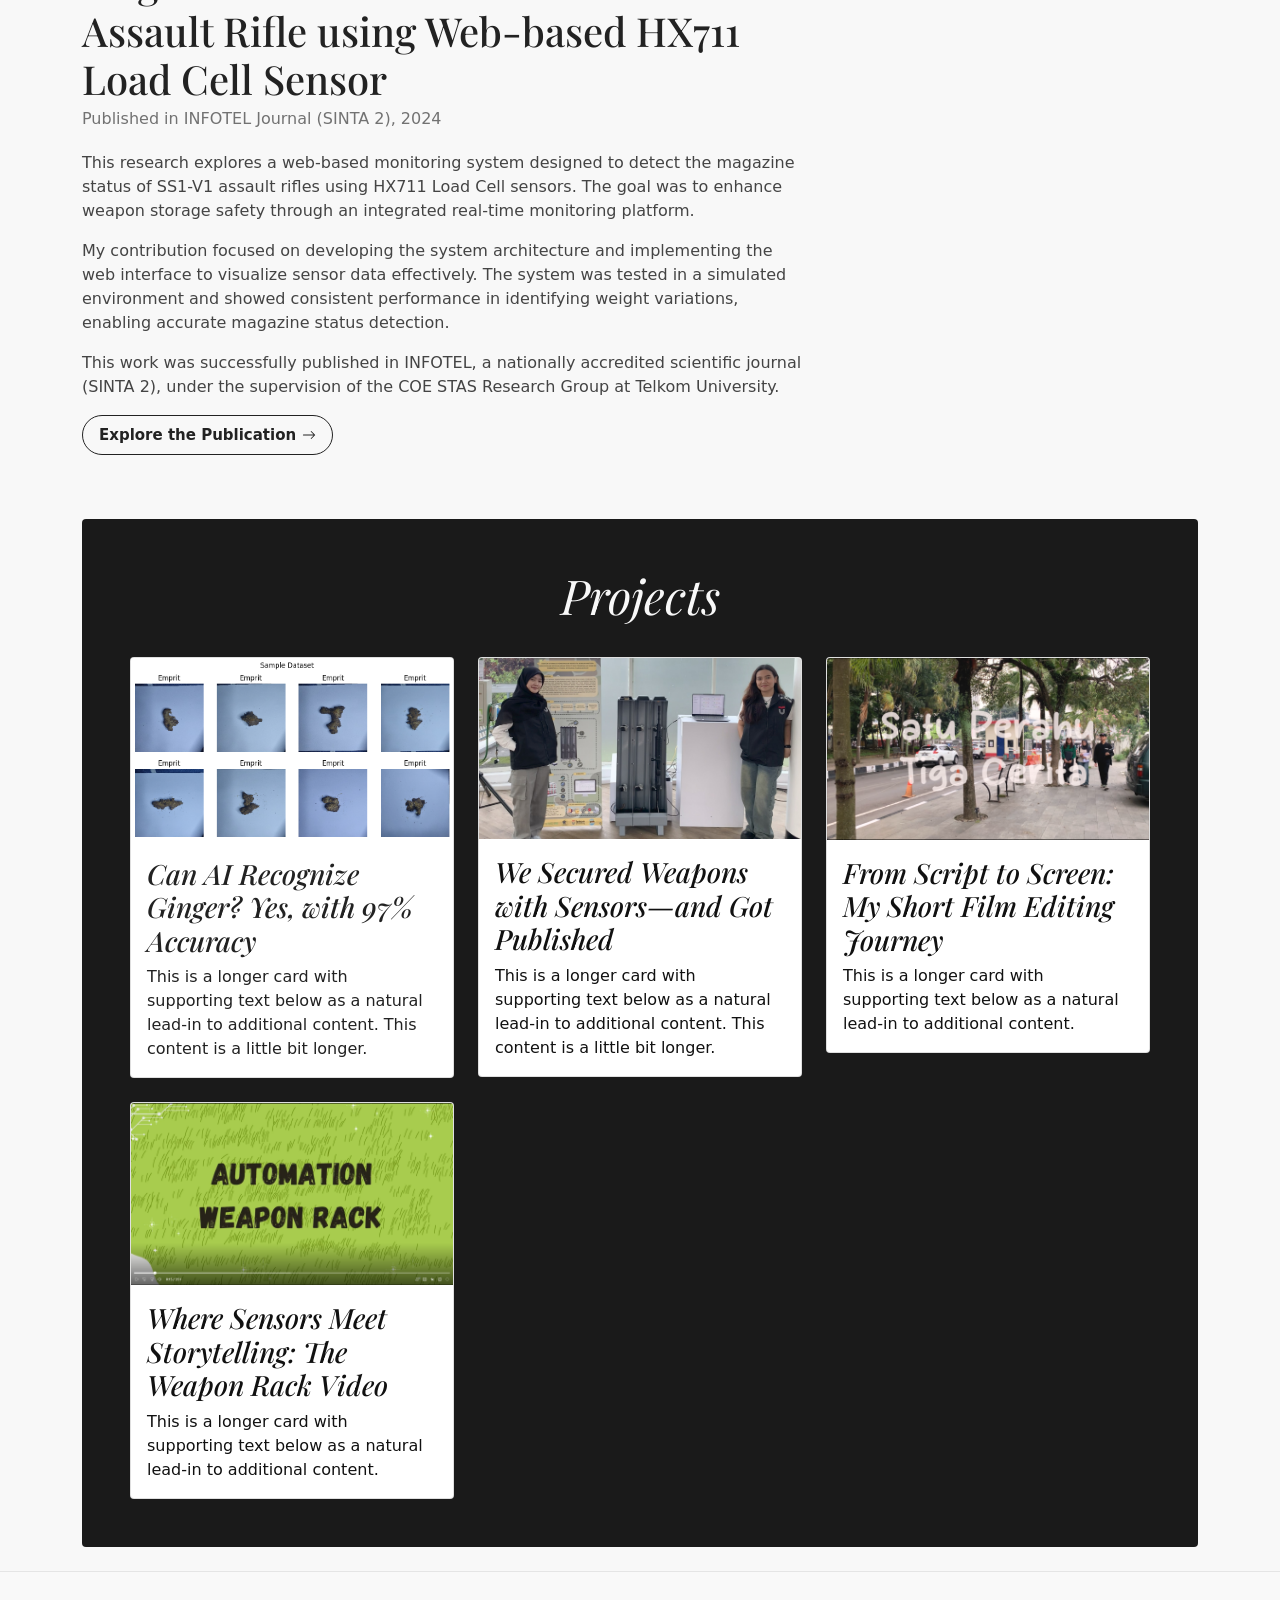
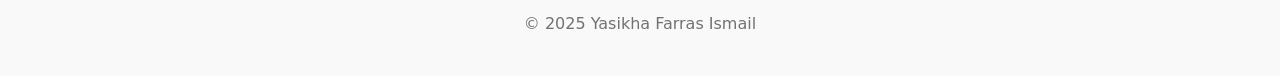
==== commit 492ec1a1: "Update CV content and enhance portfolio description to reflect recent experiences and skills" ====
--- a/index.html
+++ b/index.html
@@ -1,4 +1,4 @@
-<!DOCTYPE html>
+<!doctype html>
 <html lang="en">
   <head>
     <meta charset="utf-8" />
@@ -105,10 +105,11 @@
               Projects
             </h1>
             <p class="lead my-3">
-              From building a smart weapon rack with sensor integration to
-              developing an image classifier using deep learning, here’s how
-              I’ve explored practical, impactful technology projects during my
-              academic journey at Telkom University.
+              From developing web-based IoT systems during my academic journey
+              at Telkom University to exploring AI technologies and cloud
+              environments during my internship experience at Telkom Indonesia,
+              here’s how I continue learning and building practical technology
+              solutions.
             </p>
           </div>
 
@@ -172,13 +173,14 @@
           >
             <div class="col p-4 d-flex flex-column position-static">
               <strong class="d-inline-block mb-2 text-primary">
-                AI & Computer Vision
+                AI Infrastructure & Cloud
               </strong>
-              <h3 class="mb-0 txt-dark">Smart Ginger Classification</h3>
-              <div class="mb-1 text-muted">May 2025</div>
+              <h3 class="mb-0 txt-dark">AI Infrastructure Exploration</h3>
+              <div class="mb-1 text-muted">September 2025</div>
               <p class="card-text mb-auto long-txt">
-                Developed an image classification system using VGG16 and
-                TensorFlow, achieving 97% accuracy across three ginger types.
+                Explored GPU monitoring, LLM testing, and distributed storage
+                integration using MinIO, Grafana, and Prometheus during
+                internship activities.
               </p>
               <!-- <a href="#" class="stretched-link">Continue reading</a> -->
             </div>
@@ -244,31 +246,38 @@
 
           <article class="blog-post long-txt">
             <h2 class="blog-post-title txt-dark">About Me</h2>
-            <p class="blog-post-meta">June, 2025</p>
+            <p class="blog-post-meta">May, 2026</p>
 
             <blockquote>
               <p>
                 Hi, I'm
-                <strong>Yasikha Farras Ismail</strong> — a Multimedia
-                Engineering student at Telkom University with a strong interest
-                in Artificial Intelligence, Web Development, and Internet of
-                Things (IoT).
+                <strong>Yasikha Farras Ismail</strong> — a fresh graduate from
+                Telkom University with a strong interest in Artificial
+                Intelligence, cloud systems, and technology development.
               </p>
             </blockquote>
             <!-- <hr /> -->
             <p>
-              I have hands-on experience in building real-world tech solutions
-              through various projects, such as a ginger classification system
-              using computer vision and a smart weapon monitoring platform
-              integrated with web-based sensors. I’m passionate about developing
-              meaningful technology by combining research, coding, and creative
-              thinking.
-            </p>
-            <p>
-              I believe in continuous learning, and I enjoy working on
-              interdisciplinary projects that challenge me to grow both
-              technically and personally. Outside of coding, I also have a
-              passion for visual storytelling through video editing and design.
+              During my academic journey, I worked on various projects including
+              web-based IoT systems and computer vision applications, where I
+              learned how to build practical and functional technology
+              solutions.
+            </p>
+            <p>
+              I also gained internship experience at
+              <strong>Telkom Indonesia</strong>, where I explored AI
+              technologies and cloud-based environments, including GPU
+              monitoring, LLM testing, and distributed storage integration
+              within a testing environment.
+            </p>
+            <p>
+              Through these experiences, I continue to develop my technical
+              skills and understanding of how technology can be applied to solve
+              real-world problems.
+            </p>
+            <p>
+              I’m motivated to keep learning, improving, and contributing
+              through hands-on projects and real-world experiences.
             </p>
           </article>
           <article class="blog-post long-txt">
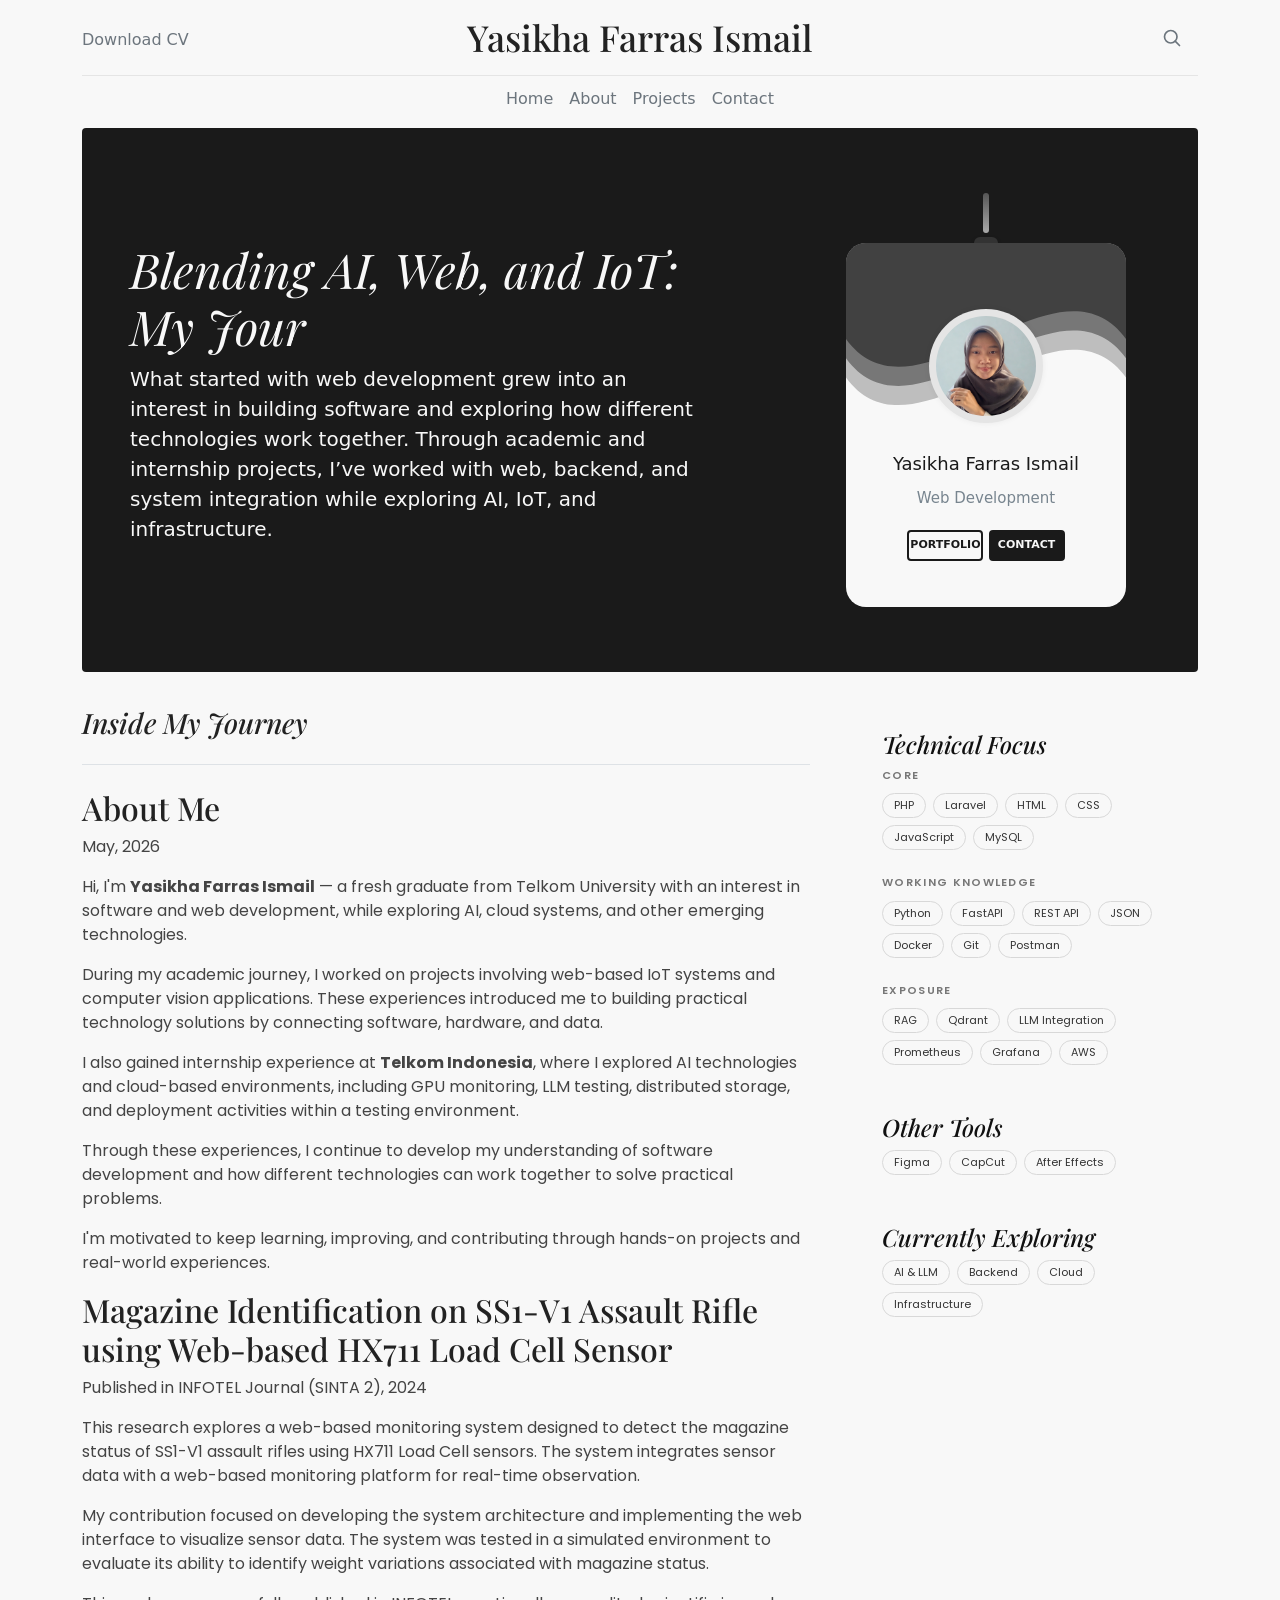
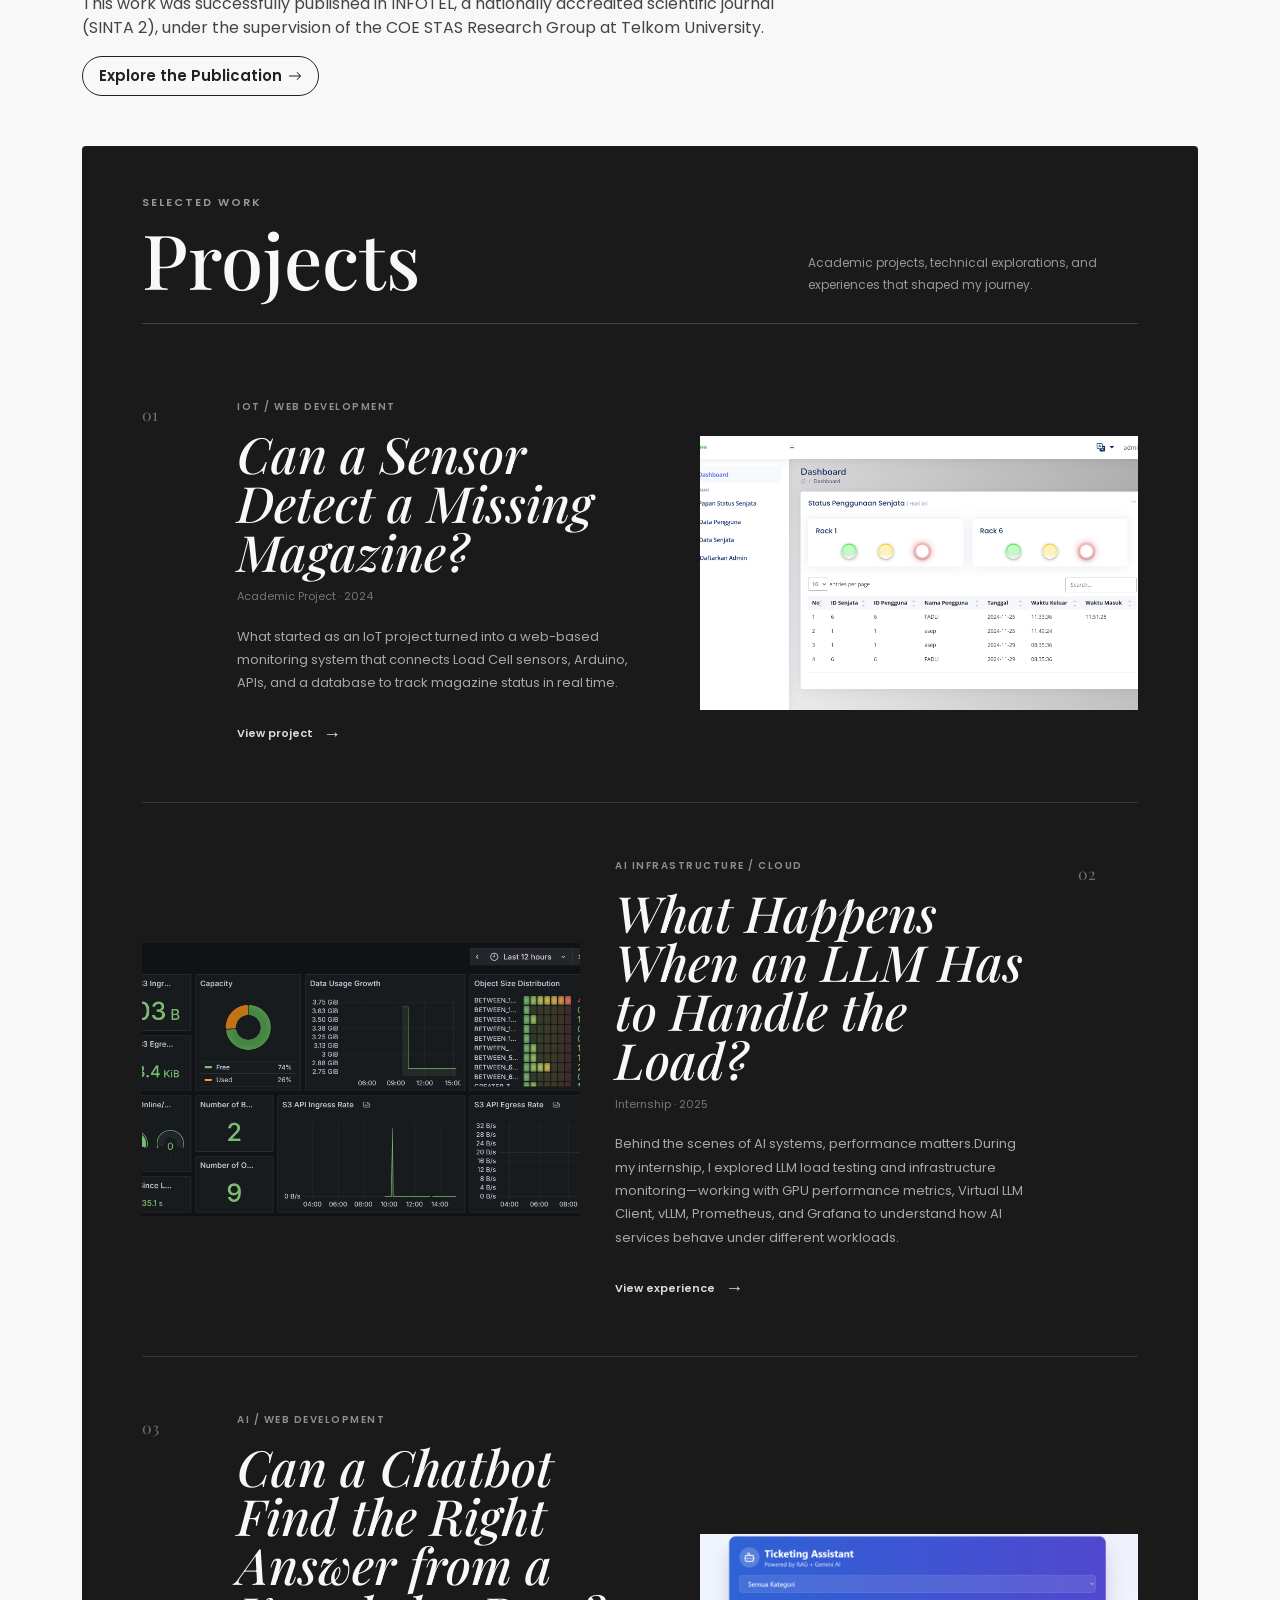
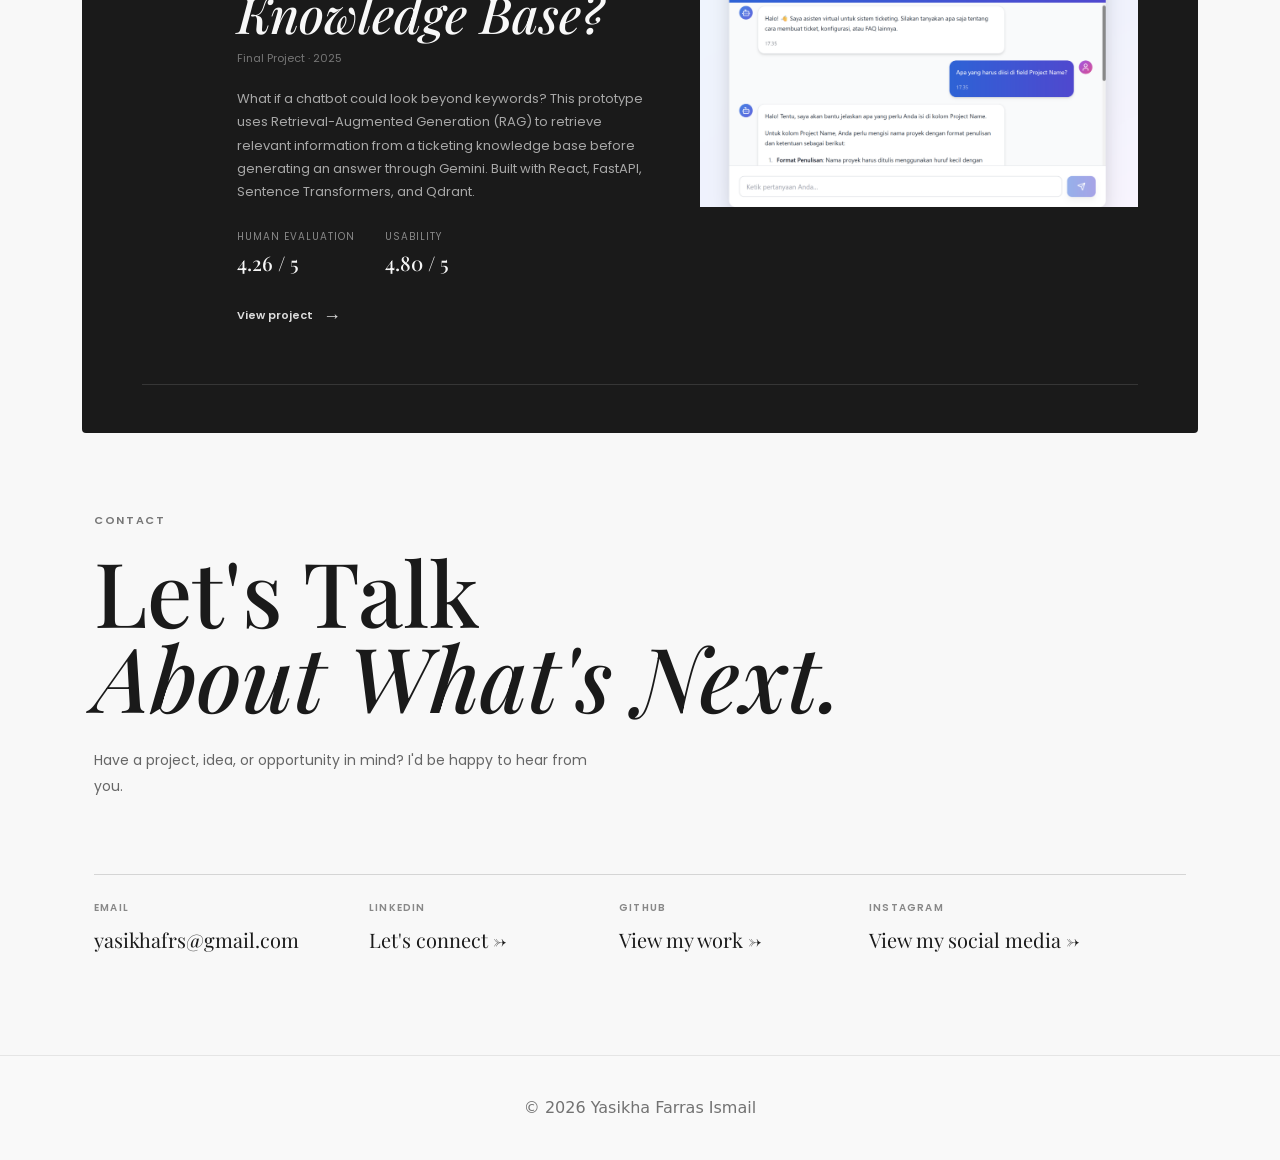
==== commit dd71c894: "Add initial implementation of RAG Chatbot project with HTML structure and styling" ====
--- a/index.html
+++ b/index.html
@@ -3,18 +3,12 @@
   <head>
     <meta charset="utf-8" />
     <meta name="viewport" content="width=device-width, initial-scale=1" />
-    <meta name="description" content="" />
     <meta
-      name="author"
-      content="Mark Otto, Jacob Thornton, and Bootstrap contributors"
+      name="description"
+      content="Portfolio of Yasikha Farras Ismail — exploring software development, web technologies, AI, IoT, and infrastructure."
     />
-    <meta name="generator" content="Hugo 0.84.0" />
+    <meta name="author" content="Yasikha Farras Ismail" />
     <title>Portfolio Yasikha</title>
-
-    <link
-      rel="canonical"
-      href="https://getbootstrap.com/docs/5.0/examples/blog/"
-    />
 
     <!-- Bootstrap core CSS -->
     <link href="assets/dist/css/bootstrap.min.css" rel="stylesheet" />
@@ -89,7 +83,7 @@
           <a class="p-2 link-secondary text-decoration-none" href="#projects"
             >Projects</a
           >
-          <a class="p-2 link-secondary text-decoration-none" href="#"
+          <a class="p-2 link-secondary text-decoration-none" href="#contact"
             >Contact</a
           >
         </nav>
@@ -97,23 +91,24 @@
     </div>
 
     <main class="container reveal">
-      <div class="p-4 p-md-5 mb-4 txt-light rounded bg-home">
+      <!-- Home -->
+      <section class="p-4 p-md-5 mb-4 txt-light rounded bg-home hero-home">
         <div class="row align-items-center">
-          <div class="col-md-6 px-0">
+          <div class="col-md-7">
             <h1 class="display-4 fst-italic">
               Blending AI, Web, and IoT: My Journey into Real-World Tech
               Projects
             </h1>
-            <p class="lead my-3">
-              From developing web-based IoT systems during my academic journey
-              at Telkom University to exploring AI technologies and cloud
-              environments during my internship experience at Telkom Indonesia,
-              here’s how I continue learning and building practical technology
-              solutions.
-            </p>
-          </div>
-
-          <div class="col-md-6 d-flex justify-content-center">
+            <p class="lead reveal">
+              What started with web development grew into an interest in
+              building software and exploring how different technologies work
+              together. Through academic and internship projects, I’ve worked
+              with web, backend, and system integration while exploring AI, IoT,
+              and infrastructure.
+            </p>
+          </div>
+
+          <div class="col-md-5 d-flex justify-content-end lanyard-column">
             <div class="lanyard-wrapper">
               <div class="lanyard-strap"></div>
               <div class="lanyard-clip"></div>
@@ -158,92 +153,22 @@
 
                 <div class="card__wrapper">
                   <button class="card__btn">Portfolio</button>
-                  <button class="card__btn card__btn-solid">Contact</button>
+                  <a href="#contact" class="card__btn card__btn-solid">Contact</a>
                 </div>
               </div>
             </div>
           </div>
         </div>
-      </div>
-
-      <div class="row mb-2 reveal">
-        <div class="col-md-6">
-          <div
-            class="row g-0 border rounded overflow-hidden flex-md-row mb-4 shadow-sm h-md-250 position-relative"
-          >
-            <div class="col p-4 d-flex flex-column position-static">
-              <strong class="d-inline-block mb-2 text-primary">
-                AI Infrastructure & Cloud
-              </strong>
-              <h3 class="mb-0 txt-dark">AI Infrastructure Exploration</h3>
-              <div class="mb-1 text-muted">September 2025</div>
-              <p class="card-text mb-auto long-txt">
-                Explored GPU monitoring, LLM testing, and distributed storage
-                integration using MinIO, Grafana, and Prometheus during
-                internship activities.
-              </p>
-              <!-- <a href="#" class="stretched-link">Continue reading</a> -->
-            </div>
-            <div class="col-auto d-none d-lg-block">
-              <svg
-                class="bd-placeholder-img"
-                width="200"
-                height="250"
-                xmlns="http://www.w3.org/2000/svg"
-                role="img"
-                aria-label="Placeholder: Thumbnail"
-                preserveAspectRatio="xMidYMid slice"
-                focusable="false"
-              >
-                <title>Placeholder</title>
-                <rect width="100%" height="100%" fill="#55595c" />
-                <text x="50%" y="50%" fill="#eceeef" dy=".3em">Thumbnail</text>
-              </svg>
-            </div>
-          </div>
-        </div>
-        <div class="col-md-6">
-          <div
-            class="row g-0 border rounded overflow-hidden flex-md-row mb-4 shadow-sm h-md-250 position-relative"
-          >
-            <div class="col p-4 d-flex flex-column position-static">
-              <strong class="d-inline-block mb-2 text-success">
-                IoT & Web Development
-              </strong>
-              <h3 class="mb-0 txt-dark">Automation Weapon Rack</h3>
-              <div class="mb-1 text-muted">April 2024</div>
-              <p class="mb-auto long-txt">
-                Built a web-based IoT monitoring system integrated with Load
-                Cell sensors to improve weapon storage security.
-              </p>
-              <!-- <a href="#" class="stretched-link">Continue reading</a> -->
-            </div>
-            <div class="col-auto d-none d-lg-block">
-              <svg
-                class="bd-placeholder-img"
-                width="200"
-                height="250"
-                xmlns="http://www.w3.org/2000/svg"
-                role="img"
-                aria-label="Placeholder: Thumbnail"
-                preserveAspectRatio="xMidYMid slice"
-                focusable="false"
-              >
-                <title>Placeholder</title>
-                <rect width="100%" height="100%" fill="#55595c" />
-                <text x="50%" y="50%" fill="#eceeef" dy=".3em">Thumbnail</text>
-              </svg>
-            </div>
-          </div>
-        </div>
-      </div>
-
-      <div class="row g-5" id="about">
+      </section>
+
+      <!-- About -->
+      <section id="about" class="about-section row g-5 reveal">
         <div class="col-md-8">
           <h3 class="pb-4 mb-4 fst-italic border-bottom txt-dark">
             Inside My Journey
           </h3>
 
+          <!-- About Me -->
           <article class="blog-post long-txt">
             <h2 class="blog-post-title txt-dark">About Me</h2>
             <p class="blog-post-meta">May, 2026</p>
@@ -252,39 +177,46 @@
               <p>
                 Hi, I'm
                 <strong>Yasikha Farras Ismail</strong> — a fresh graduate from
-                Telkom University with a strong interest in Artificial
-                Intelligence, cloud systems, and technology development.
+                Telkom University with an interest in software and web
+                development, while exploring AI, cloud systems, and other
+                emerging technologies.
               </p>
             </blockquote>
-            <!-- <hr /> -->
-            <p>
-              During my academic journey, I worked on various projects including
-              web-based IoT systems and computer vision applications, where I
-              learned how to build practical and functional technology
-              solutions.
-            </p>
+
+            <p>
+              During my academic journey, I worked on projects involving
+              web-based IoT systems and computer vision applications. These
+              experiences introduced me to building practical technology
+              solutions by connecting software, hardware, and data.
+            </p>
+
             <p>
               I also gained internship experience at
               <strong>Telkom Indonesia</strong>, where I explored AI
               technologies and cloud-based environments, including GPU
-              monitoring, LLM testing, and distributed storage integration
-              within a testing environment.
-            </p>
-            <p>
-              Through these experiences, I continue to develop my technical
-              skills and understanding of how technology can be applied to solve
-              real-world problems.
-            </p>
-            <p>
-              I’m motivated to keep learning, improving, and contributing
+              monitoring, LLM testing, distributed storage, and deployment
+              activities within a testing environment.
+            </p>
+
+            <p>
+              Through these experiences, I continue to develop my understanding
+              of software development and how different technologies can work
+              together to solve practical problems.
+            </p>
+
+            <p>
+              I'm motivated to keep learning, improving, and contributing
               through hands-on projects and real-world experiences.
             </p>
           </article>
+
+          <!-- Publication -->
           <article class="blog-post long-txt">
             <h2 class="blog-post-title txt-dark">
               Magazine Identification on SS1-V1 Assault Rifle using Web-based
               HX711 Load Cell Sensor
             </h2>
+
             <p class="blog-post-meta">
               Published in INFOTEL Journal (SINTA 2), 2024
             </p>
@@ -292,16 +224,18 @@
             <p>
               This research explores a web-based monitoring system designed to
               detect the magazine status of SS1-V1 assault rifles using HX711
-              Load Cell sensors. The goal was to enhance weapon storage safety
-              through an integrated real-time monitoring platform.
-            </p>
+              Load Cell sensors. The system integrates sensor data with a
+              web-based monitoring platform for real-time observation.
+            </p>
+
             <p>
               My contribution focused on developing the system architecture and
-              implementing the web interface to visualize sensor data
-              effectively. The system was tested in a simulated environment and
-              showed consistent performance in identifying weight variations,
-              enabling accurate magazine status detection.
-            </p>
+              implementing the web interface to visualize sensor data. The
+              system was tested in a simulated environment to evaluate its
+              ability to identify weight variations associated with magazine
+              status.
+            </p>
+
             <p>
               This work was successfully published in INFOTEL, a nationally
               accredited scientific journal (SINTA 2), under the supervision of
@@ -311,9 +245,11 @@
             <a
               href="https://ejournal.ittelkom-pwt.ac.id/index.php/infotel/article/view/1173"
               target="_blank"
+              rel="noopener noreferrer"
               class="uiverse-btn-link"
             >
               Explore the Publication
+
               <svg
                 class="arrow"
                 xmlns="http://www.w3.org/2000/svg"
@@ -324,228 +260,279 @@
               >
                 <path
                   fill-rule="evenodd"
-                  d="M1 8a.5.5 0 0 1 .5-.5h11.793l-3.147-3.146a.5.5 0 1 1 .708-.708l4 4a.5.5 0 0 1 0 .708l-4 4a.5.5 0 0 1-.708-.708L13.293 8.5H1.5A.5.5 0 0 1 1 8z"
+                  d="M1 8a.5.5 0 0 1 .5-.5h11.793l-3.147-3.146a.5.5 0 1 1 .708-.708l4 4a.5.5 0 0 1 0 .708l-4 4a.5.5 0 1 1-.708-.708L13.293 8.5H1.5A.5.5 0 0 1 1 8z"
                 />
               </svg>
             </a>
           </article>
         </div>
 
+        <!-- Sidebar -->
         <div class="col-md-4">
-          <div class="position-sticky" style="top: 2rem">
+          <div class="position-sticky about-sidebar">
+            <!-- Technical Focus -->
             <div class="p-4">
-              <h4 class="fst-italic">Tech Stack</h4>
-
-              <div class="tech-skill" data-skill>
-                <small
-                  ><i class="fab fa-html5 me-1 text-danger"></i> HTML &
-                  CSS</small
-                >
-                <div class="progress">
-                  <div class="progress-bar" style="width: 90%"></div>
-                </div>
-              </div>
-
-              <div class="tech-skill" data-skill>
-                <small
-                  ><i class="fab fa-js-square me-1 text-warning"></i>
-                  JavaScript</small
-                >
-                <div class="progress">
-                  <div class="progress-bar" style="width: 75%"></div>
-                </div>
-              </div>
-
-              <div class="tech-skill" data-skill>
-                <small
-                  ><i class="fab fa-python me-1 text-primary"></i> Python</small
-                >
-                <div class="progress">
-                  <div class="progress-bar" style="width: 80%"></div>
-                </div>
-              </div>
-
-              <div class="tech-skill" data-skill>
-                <small
-                  ><i class="fas fa-robot me-1 text-secondary"></i>
-                  TensorFlow</small
-                >
-                <div class="progress">
-                  <div class="progress-bar" style="width: 65%"></div>
-                </div>
-              </div>
-
-              <div class="tech-skill" data-skill>
-                <small
-                  ><i class="fab fa-bootstrap me-1 text-purple"></i>
-                  Bootstrap</small
-                >
-                <div class="progress">
-                  <div class="progress-bar" style="width: 85%"></div>
-                </div>
-              </div>
-            </div>
-
+              <h4 class="fst-italic">Technical Focus</h4>
+
+              <div class="skill-group mb-4">
+                <small class="skill-label">Core</small>
+
+                <div class="skill-tags">
+                  <span>PHP</span>
+                  <span>Laravel</span>
+                  <span>HTML</span>
+                  <span>CSS</span>
+                  <span>JavaScript</span>
+                  <span>MySQL</span>
+                </div>
+              </div>
+
+              <div class="skill-group mb-4">
+                <small class="skill-label">Working Knowledge</small>
+
+                <div class="skill-tags">
+                  <span>Python</span>
+                  <span>FastAPI</span>
+                  <span>REST API</span>
+                  <span>JSON</span>
+                  <span>Docker</span>
+                  <span>Git</span>
+                  <span>Postman</span>
+                </div>
+              </div>
+
+              <div class="skill-group">
+                <small class="skill-label">Exposure</small>
+
+                <div class="skill-tags">
+                  <span>RAG</span>
+                  <span>Qdrant</span>
+                  <span>LLM Integration</span>
+                  <span>Prometheus</span>
+                  <span>Grafana</span>
+                  <span>AWS</span>
+                </div>
+              </div>
+            </div>
+
+            <!-- Other Tools -->
             <div class="p-4">
-              <h4 class="fst-italic">Design Tools</h4>
-
-              <div class="tech-skill" data-skill>
-                <small
-                  ><i class="fas fa-video me-1 text-danger"></i> CapCut</small
-                >
-                <div class="progress">
-                  <div class="progress-bar" style="width: 90%"></div>
-                </div>
-              </div>
-
-              <div class="tech-skill" data-skill>
-                <small
-                  ><i class="fas fa-film me-1 text-secondary"></i> After
-                  Effects</small
-                >
-                <div class="progress">
-                  <div class="progress-bar" style="width: 70%"></div>
-                </div>
-              </div>
-
-              <div class="tech-skill" data-skill>
-                <small><i class="fab fa-figma me-1 text-dark"></i> Figma</small>
-                <div class="progress">
-                  <div class="progress-bar" style="width: 85%"></div>
-                </div>
+              <h4 class="fst-italic">Other Tools</h4>
+
+              <div class="skill-tags">
+                <span>Figma</span>
+                <span>CapCut</span>
+                <span>After Effects</span>
               </div>
             </div>
 
             <div class="p-4">
-              <h4 class="fst-italic">Find Me On</h4>
-              <ol class="list-unstyled">
-                <li>
-                  <a
-                    class="link-secondary text-decoration-none"
-                    target="_blank"
-                    href="https://instagram.com/yasikharrahsy"
-                    >Instagram</a
-                  >
-                </li>
-                <li>
-                  <a
-                    class="link-secondary text-decoration-none"
-                    target="_blank"
-                    href="https://github.com/ysafarrasi"
-                    >GitHub</a
-                  >
-                </li>
-                <li>
-                  <a
-                    class="link-secondary text-decoration-none"
-                    target="_blank"
-                    href="https://www.linkedin.com/in/yasikha-farras-ismail/"
-                    >Linkedin</a
-                  >
-                </li>
-              </ol>
+              <h4 class="fst-italic">Currently Exploring</h4>
+
+              <div class="skill-tags">
+                <span>AI & LLM</span>
+                <span>Backend</span>
+                <span>Cloud</span>
+                <span>Infrastructure</span>
+              </div>
             </div>
           </div>
         </div>
-      </div>
-
-      <div class="p-4 p-md-5 mb-4 rounded bg-home reveal" id="projects">
-        <div class="px-0 pb-4">
-          <h1 class="display-4 fst-italic txt-light text-center">Projects</h1>
+      </section>
+
+      <!-- Projects -->
+      <section
+        class="projects-editorial p-4 p-md-5 mb-4 rounded bg-home reveal"
+        id="projects"
+      >
+        <div class="container">
+          <!-- Section Header -->
+          <div class="projects-header">
+            <div>
+              <span class="projects-label">SELECTED WORK</span>
+              <h2>Projects</h2>
+            </div>
+
+            <p>
+              Academic projects, technical explorations, and experiences that
+              shaped my journey.
+            </p>
+          </div>
+
+          <!-- Project 01 -->
+          <a href="./Automation Weapon Rack/index.html" class="project-editorial-item">
+            <div class="project-number">01</div>
+
+            <div class="project-info">
+              <span class="project-category"> IOT / WEB DEVELOPMENT </span>
+
+              <h3 class="fst-italic">
+                Can a Sensor Detect a Missing Magazine?
+              </h3>
+
+              <span class="project-meta"> Academic Project · 2024 </span>
+
+              <p>
+                What started as an IoT project turned into a web-based
+                monitoring system that connects Load Cell sensors, Arduino,
+                APIs, and a database to track magazine status in real time.
+              </p>
+
+              <span class="project-action"> View project <span>→</span> </span>
+            </div>
+
+            <div class="project-visual">
+              <img
+                src="assets/img/card1.png"
+                alt="Automation Weapon Rack project"
+              />
+            </div>
+          </a>
+
+          <!-- Project 02 -->
+          <a href="./ai-infrastructure/index.html" class="project-editorial-item reverse">
+            <div class="project-number">02</div>
+
+            <div class="project-info">
+              <span class="project-category"> AI INFRASTRUCTURE / CLOUD</span>
+
+              <h3 class="fst-italic">
+                What Happens When an LLM Has to Handle the Load?
+              </h3>
+
+              <span class="project-meta"> Internship · 2025 </span>
+
+              <p>
+                Behind the scenes of AI systems, performance matters.During my
+                internship, I explored LLM load testing and infrastructure
+                monitoring—working with GPU performance metrics, Virtual LLM
+                Client, vLLM, Prometheus, and Grafana to understand how AI
+                services behave under different workloads.
+              </p>
+
+              <span class="project-action">
+                View experience <span>→</span>
+              </span>
+            </div>
+
+            <div class="project-visual">
+              <img
+                src="assets/img/card2.png"
+                alt="AI Infrastructure project"
+              />
+            </div>
+          </a>
+
+          <!-- Project 03 -->
+          <a href="./rag-chatbot/index.html" class="project-editorial-item">
+            <div class="project-number">03</div>
+
+            <div class="project-info">
+              <span class="project-category"> AI / WEB DEVELOPMENT </span>
+
+              <h3 class="fst-italic">
+                Can a Chatbot Find the Right Answer from a Knowledge Base?
+              </h3>
+
+              <span class="project-meta"> Final Project · 2025 </span>
+
+              <p>
+                What if a chatbot could look beyond keywords? This prototype
+                uses Retrieval-Augmented Generation (RAG) to retrieve relevant
+                information from a ticketing knowledge base before generating an
+                answer through Gemini. Built with React, FastAPI, Sentence
+                Transformers, and Qdrant.
+              </p>
+
+              <div class="project-result">
+                <div>
+                  <small>Human Evaluation</small>
+                  <strong>4.26 / 5</strong>
+                </div>
+
+                <div>
+                  <small>Usability</small>
+                  <strong>4.80 / 5</strong>
+                </div>
+              </div>
+
+              <span class="project-action"> View project <span>→</span> </span>
+            </div>
+
+            <div class="project-visual">
+              <img src="assets/img/card3.png" alt="RAG Chatbot project" />
+            </div>
+          </a>
         </div>
-        <div class="row row-cols-1 row-cols-md-3 g-4">
-          <div class="col reveal">
-            <div class="card">
-              <img src="assets/img/card2.png" class="card-img-top" alt="..." />
-              <div class="card-body txt-dark">
-                <h3 class="card-title fst-italic">
-                  Can AI Recognize Ginger? Yes, with 97% Accuracy
-                </h3>
-                <p class="card-text">
-                  This is a longer card with supporting text below as a natural
-                  lead-in to additional content. This content is a little bit
-                  longer.
-                </p>
-              </div>
-            </div>
-          </div>
-          <div class="col reveal">
-            <div class="card">
-              <img src="assets/img/card1.jpg" class="card-img-top" alt="..." />
-              <div class="card-body">
-                <h3 class="card-title fst-italic">
-                  We Secured Weapons with Sensors—and Got Published
-                </h3>
-                <p class="card-text">
-                  This is a longer card with supporting text below as a natural
-                  lead-in to additional content. This content is a little bit
-                  longer.
-                </p>
-              </div>
-            </div>
-          </div>
-          <div class="col reveal">
-            <div class="card">
-              <img src="assets/img/card3.png" class="card-img-top" alt="..." />
-              <div class="card-body">
-                <h3 class="card-title fst-italic">
-                  From Script to Screen: My Short Film Editing Journey
-                </h3>
-                <p class="card-text">
-                  This is a longer card with supporting text below as a natural
-                  lead-in to additional content.
-                </p>
-              </div>
-            </div>
-          </div>
-          <div class="col reveal">
-            <div class="card">
-              <img src="assets/img/card4.png" class="card-img-top" alt="..." />
-              <div class="card-body">
-                <h3 class="card-title fst-italic">
-                  Where Sensors Meet Storytelling: The Weapon Rack Video
-                </h3>
-                <p class="card-text">
-                  This is a longer card with supporting text below as a natural
-                  lead-in to additional content.
-                </p>
-              </div>
-            </div>
-          </div>
-          <!-- <div class="col reveal">
-            <div class="card">
-              <img src="assets/img/card3.png" class="card-img-top" alt="..." />
-              <div class="card-body">
-                <h3 class="card-title fst-italic">
-                  From Script to Screen: My Short Film Editing Journey
-                </h3>
-                <p class="card-text">
-                  This is a longer card with supporting text below as a natural
-                  lead-in to additional content.
-                </p>
-              </div>
-            </div>
-          </div>
-          <div class="col reveal">
-            <div class="card">
-              <img src="assets/img/card3.png" class="card-img-top" alt="..." />
-              <div class="card-body">
-                <h3 class="card-title fst-italic">
-                  From Script to Screen: My Short Film Editing Journey
-                </h3>
-                <p class="card-text">
-                  This is a longer card with supporting text below as a natural
-                  lead-in to additional content.
-                </p>
-              </div>
-            </div>
-          </div> -->
+      </section>
+
+      <!-- Contact -->
+      <section id="contact" class="contact-section reveal">
+        <div class="container">
+          <div class="contact-header">
+            <span class="contact-label">CONTACT</span>
+
+            <h2>
+              Let's Talk<br />
+              <span>About What's Next.</span>
+            </h2>
+
+            <p>
+              Have a project, idea, or opportunity in mind? I'd be happy to hear
+              from you.
+            </p>
+          </div>
+
+          <div class="contact-content">
+            <div class="contact-item">
+              <small>Email</small>
+              <a href="https://mail.google.com/mail/?view=cm&fs=1&to=yasikhafrs@gmail.com"
+              target="_blank"
+              rel="noopener noreferrer"> 
+              yasikhafrs@gmail.com 
+            </a>
+            </div>
+
+            <div class="contact-item">
+              <small>LinkedIn</small>
+              <a
+                href="https://www.linkedin.com/in/yasikha-farras-ismail/"
+                target="_blank"
+                rel="noopener noreferrer"
+              >
+                Let's connect →
+              </a>
+            </div>
+
+            <div class="contact-item">
+              <small>GitHub</small>
+              <a
+                href="https://github.com/ysafarrasi"
+                target="_blank"
+                rel="noopener noreferrer"
+              >
+                View my work →
+              </a>
+            </div>
+
+            <div class="contact-item">
+              <small>Instagram</small>
+              <a
+                href="https://instagram.com/yasikharrahsy"
+                target="_blank"
+                rel="noopener noreferrer"
+              >
+                View my social media →
+              </a>
+            </div>
+
+           
         </div>
-      </div>
+      </section>
     </main>
 
     <footer class="blog-footer">
-      <p>© 2025 Yasikha Farras Ismail</p>
+      <p>© 2026 Yasikha Farras Ismail</p>
     </footer>
 
     <button class="uiverse-btn" id="toTopBtn">
--- a/style.css
+++ b/style.css
@@ -1,4 +1,7 @@
-/* stylelint-disable selector-list-comma-newline-after */
+/* =========================
+   GLOBAL
+========================= */
+
 html {
   scroll-behavior: smooth;
 }
@@ -6,34 +9,6 @@
 body {
   background-color: #f8f8f8;
   color: #111;
-}
-.blog-header {
-  line-height: 1;
-  border-bottom: 1px solid #e5e5e5;
-}
-
-.blog-header-logo {
-  font-family: "Playfair Display", Georgia, "Times New Roman",
-    serif /*rtl:Amiri, Georgia, "Times New Roman", serif*/;
-  font-size: 2.25rem;
-}
-
-.blog-header-logo:hover {
-  text-decoration: none;
-}
-
-.bd-placeholder-img {
-  font-size: 1.125rem;
-  text-anchor: middle;
-  -webkit-user-select: none;
-  -moz-user-select: none;
-  user-select: none;
-}
-
-@media (min-width: 768px) {
-  .bd-placeholder-img-lg {
-    font-size: 3.5rem;
-  }
 }
 
 h1,
@@ -42,9 +17,12 @@
 h4,
 h5,
 h6 {
-  font-family: "Playfair Display", Georgia, "Times New Roman",
-    serif /*rtl:Amiri, Georgia, "Times New Roman", serif*/;
-}
+  font-family: "Playfair Display", "Poppins", serif;
+}
+
+/* =========================
+   UTILITY
+========================= */
 
 .txt-light {
   color: #f8f8f8 !important;
@@ -61,14 +39,33 @@
 .display-4 {
   font-size: 2.5rem;
 }
+
+.bg-home {
+  background-color: #1a1a1a !important;
+}
+
 @media (min-width: 768px) {
   .display-4 {
     font-size: 3rem;
   }
 }
 
-.bg-home {
-  background-color: #1a1a1a !important;
+/* =========================
+   HEADER & NAVIGATION
+========================= */
+
+.blog-header {
+  line-height: 1;
+  border-bottom: 1px solid #e5e5e5;
+}
+
+.blog-header-logo {
+  font-family: "Playfair Display", "Poppins", serif;
+  font-size: 2.25rem;
+}
+
+.blog-header-logo:hover {
+  text-decoration: none;
 }
 
 .nav-scroller {
@@ -89,66 +86,9 @@
   -webkit-overflow-scrolling: touch;
 }
 
-.nav-scroller .nav-link {
-  padding-top: 0.75rem;
-  padding-bottom: 0.75rem;
-  font-size: 0.875rem;
-}
-
-.card-img-right {
-  height: 100%;
-  border-radius: 0 3px 3px 0;
-}
-
-.flex-auto {
-  flex: 0 0 auto;
-}
-
-.h-250 {
-  height: 250px;
-}
-@media (min-width: 768px) {
-  .h-md-250 {
-    height: 250px;
-  }
-}
-
-/* Pagination */
-.blog-pagination {
-  margin-bottom: 4rem;
-}
-.blog-pagination > .btn {
-  border-radius: 2rem;
-}
-
-/*
- * Blog posts
- */
-.blog-post {
-  margin-bottom: 4rem;
-}
-.blog-post-title {
-  margin-bottom: 0.25rem;
-  font-size: 2.5rem;
-}
-.blog-post-meta {
-  margin-bottom: 1.25rem;
-  color: #727272;
-}
-
-/*
- * Footer
- */
-.blog-footer {
-  padding: 2.5rem 0;
-  color: #727272;
-  text-align: center;
-  background-color: #f9f9f9;
-  border-top: 0.05rem solid #e5e5e5;
-}
-.blog-footer p:last-child {
-  margin-bottom: 0;
-}
+/* =========================
+   ANIMATION
+========================= */
 
 .reveal {
   opacity: 0;
@@ -161,119 +101,67 @@
   transform: translateY(0);
 }
 
-/* Uiverse Button */
-.uiverse-btn {
-  width: 50px;
-  height: 50px;
-  border-radius: 50%;
-  background-color: rgb(20, 20, 20);
-  border: none;
-  font-weight: 600;
-  display: flex;
-  align-items: center;
-  justify-content: center;
-  box-shadow: 0 0 10px rgba(255, 255, 255, 0.2);
-  cursor: pointer;
-  transition-duration: 0.3s;
-  overflow: hidden;
-  position: fixed;
-  bottom: 20px;
-  right: 20px;
-  z-index: 999;
-  font-family: "Poppins", sans-serif;
-}
-
-.uiverse-btn .svgIcon {
-  width: 12px;
-  transition-duration: 0.3s;
-}
-
-.uiverse-btn .svgIcon path {
-  fill: white;
-}
-
-.uiverse-btn:hover {
-  width: 140px;
-  border-radius: 50px;
-  background-color: #333;
-}
-
-.uiverse-btn:hover .svgIcon {
-  transform: translateY(-200%);
-}
-
-.uiverse-btn::before {
-  position: absolute;
-  bottom: -20px;
-  content: "Back to Top";
-  color: white;
-  font-size: 0px;
-}
-
-.uiverse-btn:hover::before {
-  font-size: 13px;
-  bottom: unset;
-  transition-duration: 0.3s;
-}
-
-.uiverse-btn-link {
-  background: transparent;
-  color: #222222;
-  border-radius: 20px;
-  font-size: 15px;
-  font-weight: 600;
-  padding: 8px 16px;
-  cursor: pointer;
-  transition: all 0.3s ease-in-out;
-  border: 1.5px solid #222222;
-  box-shadow: 0 0 0 0 #1a1a1a;
-  display: inline-flex;
-  align-items: center;
-  gap: 6px;
-  text-decoration: none;
-}
-
-.uiverse-btn-link .arrow {
-  transition: transform 0.3s ease-in-out;
-}
-
-.uiverse-btn-link:hover {
-  transform: translateY(-4px) translateX(-2px);
-  box-shadow: 2px 5px 0 0 black;
-}
-
-.uiverse-btn-link:hover .arrow {
-  transform: translateX(4px);
-}
-
-.uiverse-btn-link:active {
-  transform: translateY(2px) translateX(1px);
-  box-shadow: 0 0 0 0 black;
-}
-
-/* From Uiverse.io by andrew-demchenk0 */
+@keyframes swing {
+  0% {
+    transform: rotate(0deg);
+  }
+
+  50% {
+    transform: rotate(1.5deg);
+  }
+
+  100% {
+    transform: rotate(-1.5deg);
+  }
+}
+
+/* =========================
+   HERO - LANYARD & CARD
+========================= */
+.hero-home {
+  padding-top: 65px !important;
+  padding-bottom: 65px !important;
+}
+.hero-home .row {
+  width: 100%;
+}
+
 .uiverse-card {
   --main-color: #1a1a1a;
   --submain-color: #78858f;
   --bg-color: #f8f8f8;
-  font-family: system-ui, -apple-system, BlinkMacSystemFont, "Segoe UI", Roboto,
-    Oxygen, Ubuntu, Cantarell, "Open Sans", "Helvetica Neue", sans-serif;
+
+  font-family:
+    system-ui,
+    -apple-system,
+    BlinkMacSystemFont,
+    "Segoe UI",
+    Roboto,
+    Oxygen,
+    Ubuntu,
+    Cantarell,
+    "Open Sans",
+    "Helvetica Neue",
+    sans-serif;
+
   position: relative;
-  width: 300px;
-  height: 384px;
+  width: 280px;
+  height: 364px;
+
   display: flex;
   flex-direction: column;
   align-items: center;
+
   border-radius: 20px;
   background: var(--bg-color);
+
   margin-left: auto;
   margin-right: auto;
-  /* animation: swing 3s ease-in-out infinite; */
 }
 
 .card__img {
+  width: 100%;
   height: 192px;
-  width: 100%;
 }
 
 .card__img svg {
@@ -283,14 +171,14 @@
 
 .card__avatar {
   position: absolute;
+  top: calc(40% - 80px);
+  left: 50%;
   width: 114px;
   height: 114px;
-  top: calc(40% - 80px);
-  left: 50%;
-  transform: translateX(-50%);
   display: flex;
   justify-content: center;
   align-items: center;
+  transform: translateX(-50%);
 }
 
 .avatar-bg {
@@ -298,7 +186,7 @@
   width: 114px;
   height: 114px;
   border-radius: 50%;
-  background-color: #e5e5e5; /* warna lingkaran belakang */
+  background-color: #e5e5e5;
   z-index: 1;
   box-shadow: 0 0 6px rgba(0, 0, 0, 0.06);
 }
@@ -318,8 +206,10 @@
 
 .card__title {
   margin-top: 15px;
+
   font-weight: 500;
   font-size: 18px;
+
   color: var(--main-color);
 }
 
@@ -331,17 +221,21 @@
 }
 
 .card__btn {
-  margin-top: 20px;
   width: 76px;
   height: 31px;
+  margin-top: 20px;
   border: 2px solid var(--main-color);
   border-radius: 4px;
   font-weight: 700;
   font-size: 11px;
+  text-transform: uppercase;
   color: var(--main-color);
   background: var(--bg-color);
-  text-transform: uppercase;
   transition: all 0.3s;
+  display: inline-flex;
+  align-items: center;
+  justify-content: center;
+  text-decoration: none;
 }
 
 .card__btn-solid {
@@ -370,73 +264,632 @@
 .lanyard-strap {
   width: 6px;
   height: 40px;
+  margin-bottom: 4px;
   background: linear-gradient(to bottom, #555, #aaa);
   border-radius: 4px;
-  margin-bottom: 4px;
 }
 
 .lanyard-clip {
   width: 24px;
   height: 12px;
+  margin-bottom: -6px;
   background-color: #333;
   border-radius: 6px;
-  margin-bottom: -6px;
   box-shadow: 0 2px 4px rgba(0, 0, 0, 0.2);
 }
 
-/* Animation */
-@keyframes swing {
-  0% {
-    transform: rotate(0deg);
-  }
-  50% {
-    transform: rotate(1.5deg);
-  }
-  100% {
-    transform: rotate(-1.5deg);
-  }
-}
-
-.progress {
-  height: 8px;
-  background-color: #e5e5e5;
-  border-radius: 4px;
+/* =========================
+   ABOUT
+========================= */
+.about-section {
+  padding: 10px 0 50px;
+  font-family: "Poppins", sans-serif;
+}
+
+.about-sidebar {
+  top: 2rem;
+}
+
+.skill-label {
+  display: block;
+
+  margin-bottom: 10px;
+
+  font-size: 11px;
+  font-weight: 600;
+  letter-spacing: 0.12em;
+  text-transform: uppercase;
+
+  color: #777;
+}
+
+.skill-tags {
+  display: flex;
+  flex-wrap: wrap;
+  gap: 7px;
+}
+
+.skill-tags span {
+  display: inline-block;
+
+  padding: 6px 11px;
+
+  border: 1px solid #d8d8d8;
+  border-radius: 20px;
+
+  background-color: #f8f8f8;
+
+  font-family: "Poppins", sans-serif;
+  font-size: 11px;
+  line-height: 1;
+
+  color: #333;
+
+  transition:
+    background-color 0.25s ease,
+    color 0.25s ease,
+    transform 0.25s ease;
+}
+
+.skill-tags span:hover {
+  background-color: #1a1a1a;
+  color: #fff;
+  transform: translateY(-2px);
+}
+
+/* =========================
+   PROJECTS
+========================= */
+
+.projects-editorial {
+  padding: 10px 0;
+
+  background-color: #1a1a1a;
+  color: #f8f8f8;
+}
+
+.projects-header {
+  display: flex;
+  justify-content: space-between;
+  align-items: flex-end;
+
+  padding-bottom: 28px;
+  margin-bottom: 20px;
+
+  border-bottom: 1px solid rgba(255, 255, 255, 0.18);
+}
+
+.projects-label {
+  display: block;
+
+  margin-bottom: 12px;
+
+  font-family: "Poppins", sans-serif;
+  font-size: 11px;
+  font-weight: 600;
+  letter-spacing: 0.18em;
+
+  color: rgba(255, 255, 255, 0.55);
+}
+
+.projects-header h2 {
+  margin: 0;
+
+  font-family: "Playfair Display", Georgia, serif;
+  font-size: clamp(48px, 6vw, 76px);
+  font-weight: 500;
+  line-height: 0.95;
+}
+
+.projects-header p {
+  width: 330px;
+  margin: 0;
+
+  font-family: "Poppins", sans-serif;
+  font-size: 12px;
+  line-height: 1.8;
+
+  color: rgba(255, 255, 255, 0.55);
+}
+
+/* =========================
+   PROJECT ITEM
+========================= */
+
+.project-editorial-item {
+  position: relative;
+
+  display: grid;
+  grid-template-columns: 60px 1fr 44%;
+  gap: 35px;
+
+  align-items: center;
+
+  padding: 55px 0;
+
+  border-bottom: 1px solid rgba(255, 255, 255, 0.12);
+
+  color: #f8f8f8;
+  text-decoration: none;
+
+  transition: color 0.3s ease;
+}
+
+.project-editorial-item:hover {
+  color: #f8f8f8;
+}
+
+.project-number {
+  align-self: start;
+
+  padding-top: 4px;
+
+  font-family: "Playfair Display", Georgia, serif;
+  font-size: 16px;
+
+  color: rgba(255, 255, 255, 0.38);
+}
+
+.project-info {
+  position: relative;
+  z-index: 2;
+}
+
+.project-category {
+  display: block;
+
+  margin-bottom: 15px;
+
+  font-family: "Poppins", sans-serif;
+  font-size: 10px;
+  font-weight: 600;
+  letter-spacing: 0.15em;
+
+  color: rgba(255, 255, 255, 0.5);
+}
+
+.project-info h3 {
+  margin: 0 0 12px;
+
+  font-family: "Playfair Display", Georgia, serif;
+  font-size: 50px;
+  font-weight: 500;
+  line-height: 0.98;
+}
+
+.project-meta {
+  display: block;
+
+  margin-bottom: 20px;
+
+  font-family: "Poppins", sans-serif;
+  font-size: 11px;
+
+  color: rgba(255, 255, 255, 0.4);
+}
+
+.project-info p {
+  max-width: 420px;
+
+  margin: 0 0 25px;
+
+  font-family: "Poppins", sans-serif;
+  font-size: 13px;
+  line-height: 1.8;
+
+  color: rgba(255, 255, 255, 0.62);
+}
+
+.project-action {
+  display: inline-flex;
+  align-items: center;
+  gap: 10px;
+
+  font-family: "Poppins", sans-serif;
+  font-size: 11px;
+  font-weight: 600;
+
+  color: rgba(255, 255, 255, 0.85);
+}
+
+.project-action span {
+  display: inline-block;
+
+  font-size: 18px;
+
+  transition: transform 0.3s ease;
+}
+
+.project-editorial-item:hover .project-action span {
+  transform: translateX(6px);
+}
+
+/* =========================
+   PROJECT IMAGE
+========================= */
+
+.project-visual {
+  width: 100%;
+  aspect-ratio: 16 / 10;
+
   overflow: hidden;
-}
-
-.progress-bar {
+
+  background-color: #222;
+}
+
+.project-visual img {
+  display: block;
+
+  width: 100%;
   height: 100%;
-  background-color: #1a1a1a;
-  transition: width 0.6s ease;
-}
-
-/* Progress bar styling */
-.progress {
-  height: 6px;
-  background-color: #e5e5e5;
-  border-radius: 3px;
+
+  object-fit: cover;
+  filter: grayscale(15%);
+
+  transition:
+    transform 0.7s ease,
+    filter 0.7s ease;
+}
+
+.project-visual:hover img {
+  transform: scale(1.02);
+}
+
+.project-editorial-item:hover .project-visual img {
+  transform: scale(1.04);
+  filter: grayscale(0%);
+}
+
+/* =========================
+   PROJECT RESULT
+========================= */
+
+.project-result {
+  display: flex;
+  gap: 30px;
+
+  margin-top: 22px;
+  margin-bottom: 24px;
+}
+
+.project-result div {
+  display: flex;
+  flex-direction: column;
+  gap: 4px;
+}
+
+.project-result small {
+  font-family: "Poppins", sans-serif;
+  font-size: 10px;
+  text-transform: uppercase;
+  letter-spacing: 0.1em;
+
+  color: #888;
+}
+
+.project-result strong {
+  font-family: "Playfair Display", serif;
+  font-size: 20px;
+  font-weight: 500;
+
+  color: #f5f5f5;
+}
+
+/* =========================
+   PROJECT REVERSE LAYOUT
+========================= */
+
+.project-editorial-item.reverse {
+  grid-template-columns: 44% 1fr 60px;
+}
+
+.project-editorial-item.reverse .project-number {
+  grid-column: 3;
+  grid-row: 1;
+}
+
+.project-editorial-item.reverse .project-info {
+  grid-column: 2;
+  grid-row: 1;
+}
+
+.project-editorial-item.reverse .project-visual {
+  grid-column: 1;
+  grid-row: 1;
+}
+
+/* =========================
+   PROJECT HOVER
+========================= */
+
+.project-editorial-item:hover .project-info h3 {
+  text-decoration: underline;
+  text-decoration-thickness: 1px;
+  text-underline-offset: 7px;
+}
+
+/* =========================
+   CONTACT
+========================= */
+
+.contact-section {
+  padding: 50px 0 100px;
+  background-color: #f8f8f8;
+}
+
+.contact-header {
+  max-width: 850px;
+}
+
+.contact-label {
+  display: inline-block;
+  margin-bottom: 20px;
+  font-family: "Poppins", sans-serif;
+  font-size: 11px;
+  font-weight: 600;
+  letter-spacing: 0.15em;
+  color: #777;
+}
+
+.contact-header h2 {
+  margin: 0;
+  font-family: "Playfair Display", serif;
+  font-size: clamp(52px, 7vw, 92px);
+  font-weight: 500;
+  line-height: 0.95;
+  color: #1a1a1a;
+}
+
+.contact-header h2 span {
+  font-style: italic;
+}
+
+.contact-header p {
+  max-width: 520px;
+  margin-top: 30px;
+  margin-bottom: 0;
+  font-family: "Poppins", sans-serif;
+  font-size: 14px;
+  line-height: 1.8;
+  color: #666;
+}
+
+.contact-content {
+  display: flex;
+  flex-wrap: wrap;
+  gap: 70px;
+  margin-top: 75px;
+  padding-top: 25px;
+  border-top: 1px solid #d5d5d5;
+}
+
+.contact-item {
+  min-width: 180px;
+}
+
+.contact-item small {
+  display: block;
+  margin-bottom: 10px;
+  font-family: "Poppins", sans-serif;
+  font-size: 10px;
+  font-weight: 600;
+  letter-spacing: 0.12em;
+  text-transform: uppercase;
+  color: #888;
+}
+
+.contact-item a {
+  font-family: "Playfair Display", serif;
+  font-size: 20px;
+  color: #1a1a1a;
+  text-decoration: none;
+  transition: opacity 0.25s ease;
+}
+
+.contact-item a:hover {
+  opacity: 0.55;
+}
+
+/* =========================
+   BUTTONS
+========================= */
+
+.uiverse-btn {
+  position: fixed;
+  right: 20px;
+  bottom: 20px;
+  z-index: 999;
+
+  width: 50px;
+  height: 50px;
+
+  display: flex;
+  align-items: center;
+  justify-content: center;
+
   overflow: hidden;
-}
-
-.progress-bar {
-  height: 100%;
-  background-color: #1a1a1a;
-  transition: width 0.6s ease, background-color 0.3s;
-}
-
-/* Hover effect */
-.tech-skill:hover .progress-bar {
-  background-color: #444;
-}
-
-/* Animate on scroll */
-[data-skill] {
-  opacity: 0;
-  transform: translateY(20px);
-  transition: all 0.6s ease-out;
-}
-
-[data-skill].show {
-  opacity: 1;
-  transform: translateY(0);
-}
+
+  border: none;
+  border-radius: 50%;
+
+  background-color: rgb(20, 20, 20);
+
+  font-family: "Poppins", sans-serif;
+  font-weight: 600;
+
+  box-shadow: 0 0 10px rgba(255, 255, 255, 0.2);
+
+  cursor: pointer;
+
+  transition-duration: 0.3s;
+}
+
+.uiverse-btn .svgIcon {
+  width: 12px;
+  transition-duration: 0.3s;
+}
+
+.uiverse-btn .svgIcon path {
+  fill: white;
+}
+
+.uiverse-btn:hover {
+  width: 140px;
+  border-radius: 50px;
+  background-color: #333;
+}
+
+.uiverse-btn:hover .svgIcon {
+  transform: translateY(-200%);
+}
+
+.uiverse-btn::before {
+  position: absolute;
+  bottom: -20px;
+
+  content: "Back to Top";
+
+  color: white;
+  font-size: 0;
+}
+
+.uiverse-btn:hover::before {
+  bottom: unset;
+
+  font-size: 13px;
+
+  transition-duration: 0.3s;
+}
+
+.uiverse-btn-link {
+  display: inline-flex;
+  align-items: center;
+  gap: 6px;
+
+  padding: 8px 16px;
+
+  border: 1.5px solid #222222;
+  border-radius: 20px;
+
+  background: transparent;
+
+  color: #222222;
+
+  font-size: 15px;
+  font-weight: 600;
+
+  text-decoration: none;
+
+  cursor: pointer;
+
+  box-shadow: 0 0 0 0 #1a1a1a;
+
+  transition: all 0.3s ease-in-out;
+}
+
+.uiverse-btn-link .arrow {
+  transition: transform 0.3s ease-in-out;
+}
+
+.uiverse-btn-link:hover {
+  transform: translateY(-4px) translateX(-2px);
+  box-shadow: 2px 5px 0 0 black;
+}
+
+.uiverse-btn-link:hover .arrow {
+  transform: translateX(4px);
+}
+
+.uiverse-btn-link:active {
+  transform: translateY(2px) translateX(1px);
+  box-shadow: 0 0 0 0 black;
+}
+
+/* =========================
+   FOOTER
+========================= */
+
+.blog-footer {
+  padding: 2.5rem 0;
+
+  color: #727272;
+  text-align: center;
+
+  background-color: #f9f9f9;
+  border-top: 0.05rem solid #e5e5e5;
+}
+
+.blog-footer p:last-child {
+  margin-bottom: 0;
+}
+
+/* =========================
+   RESPONSIVE
+========================= */
+
+@media (max-width: 768px) {
+  .lanyard-column {
+    justify-content: center !important;
+  }
+  .projects-editorial {
+    padding: 70px 0;
+  }
+
+  .projects-header {
+    display: block;
+  }
+
+  .projects-header h2 {
+    font-size: 52px;
+  }
+
+  .projects-header p {
+    width: auto;
+    margin-top: 20px;
+  }
+
+  .project-editorial-item,
+  .project-editorial-item.reverse {
+    display: flex;
+    flex-direction: column;
+    align-items: stretch;
+
+    gap: 20px;
+    padding: 45px 0;
+  }
+
+  .project-number {
+    order: 1;
+  }
+
+  .project-info,
+  .project-editorial-item.reverse .project-info {
+    order: 2;
+
+    grid-column: auto;
+    grid-row: auto;
+  }
+
+  .project-visual,
+  .project-editorial-item.reverse .project-visual {
+    order: 3;
+
+    width: 100%;
+
+    grid-column: auto;
+    grid-row: auto;
+  }
+
+  .project-editorial-item.reverse .project-number {
+    grid-column: auto;
+    grid-row: auto;
+  }
+
+  .project-info h3 {
+    font-size: 45px;
+  }
+
+  .project-info p {
+    font-size: 12px;
+  }
+}
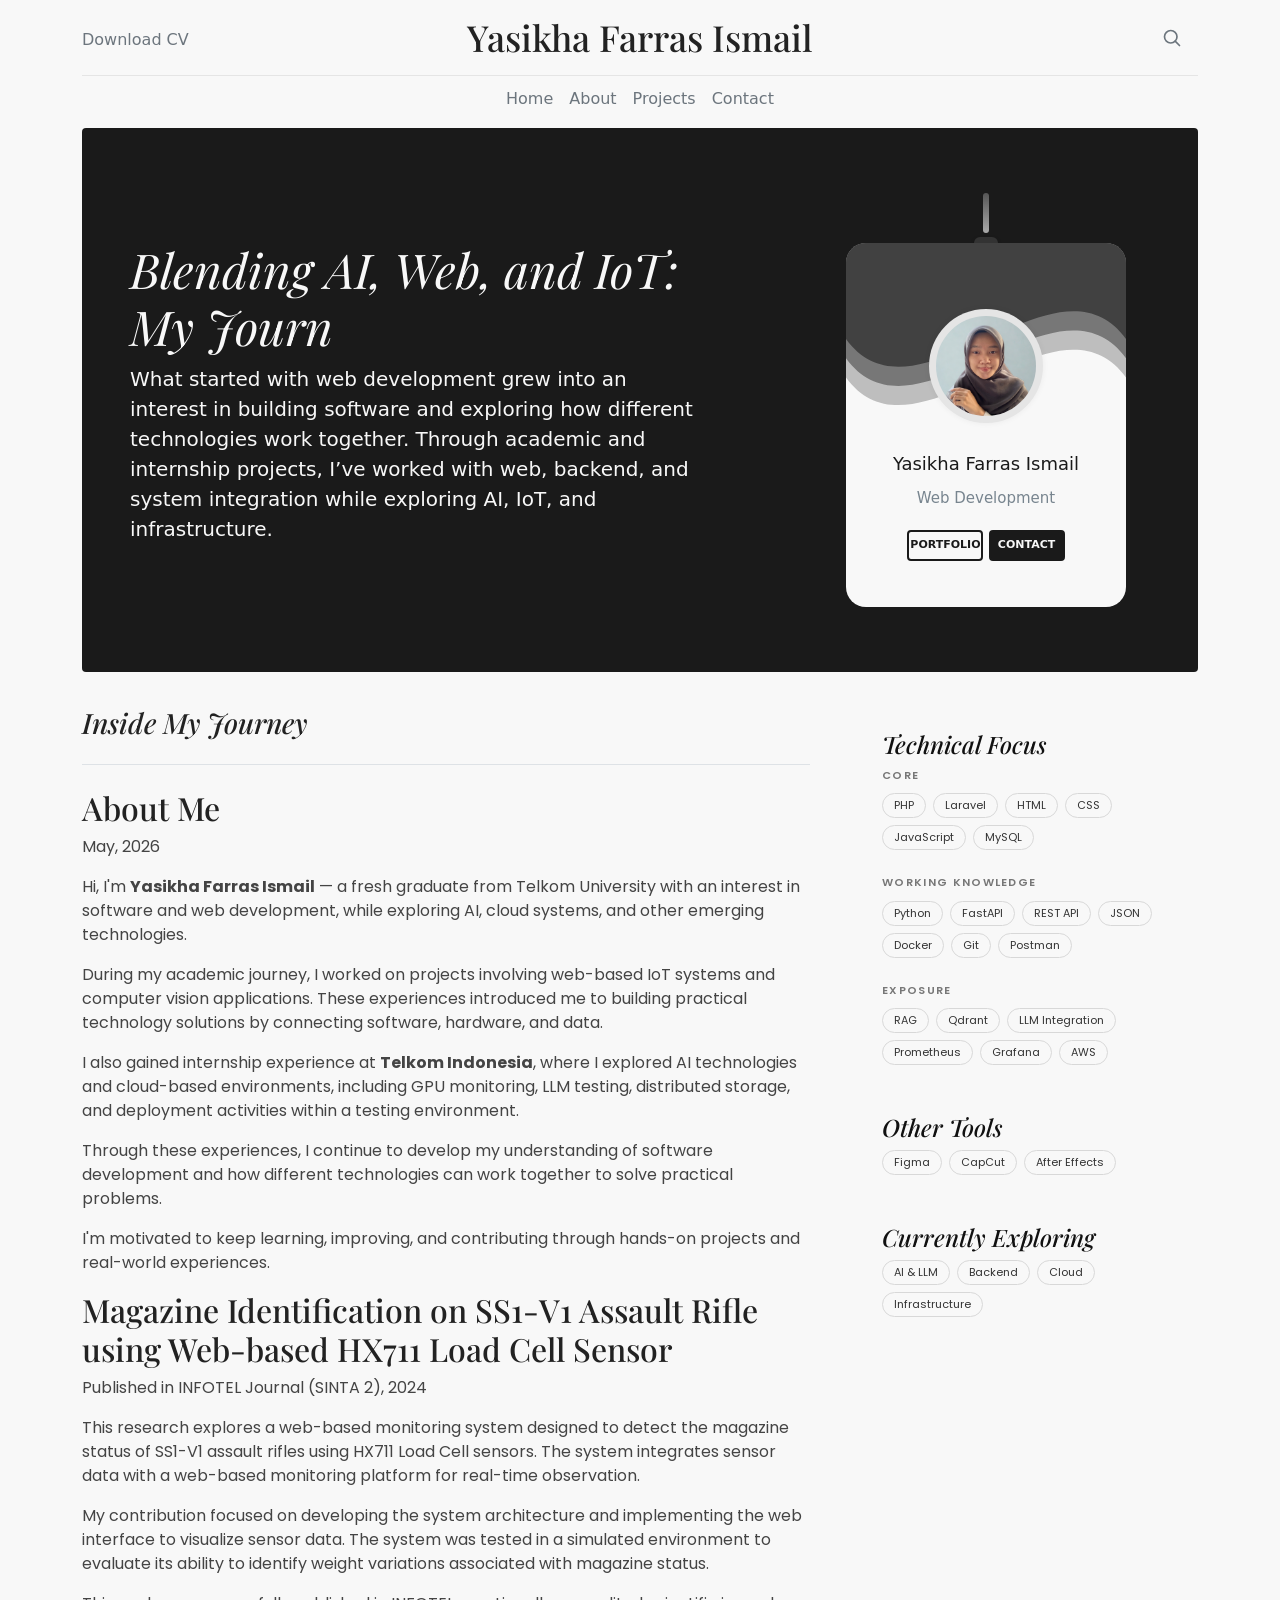
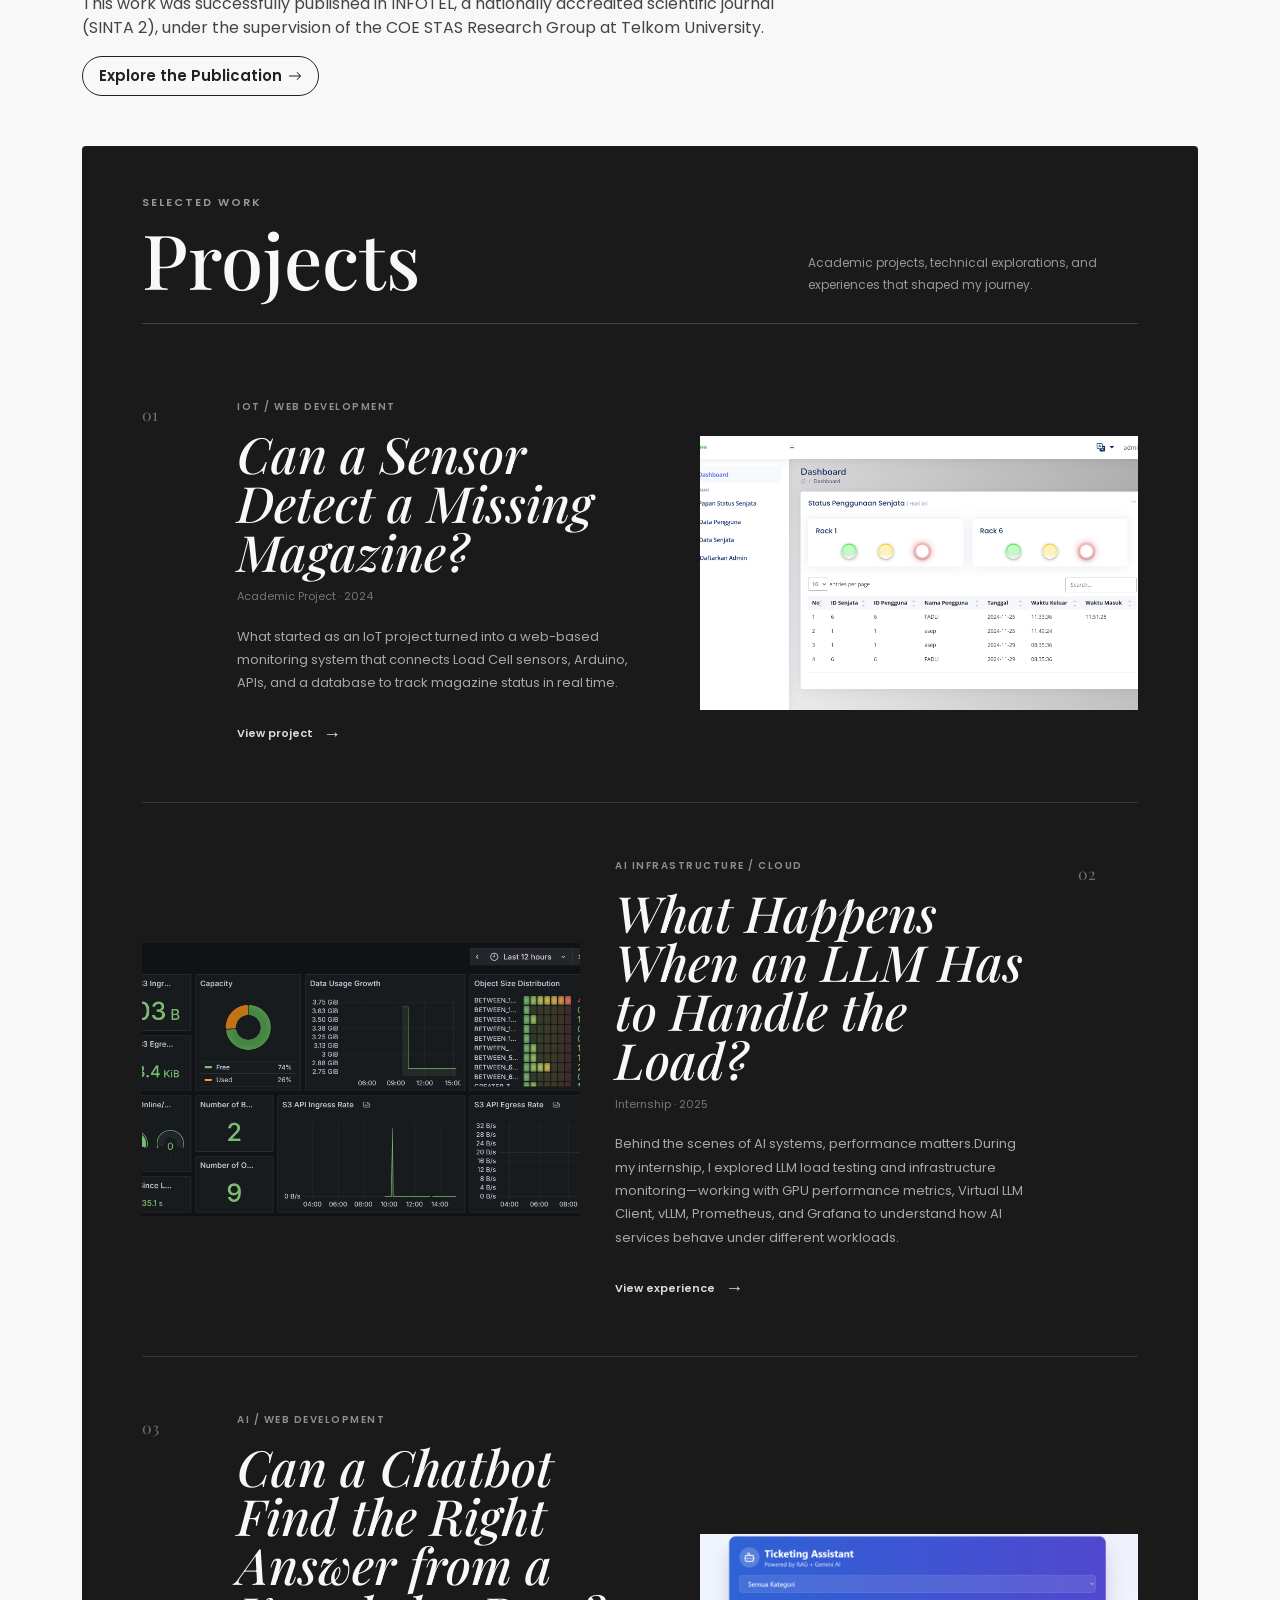
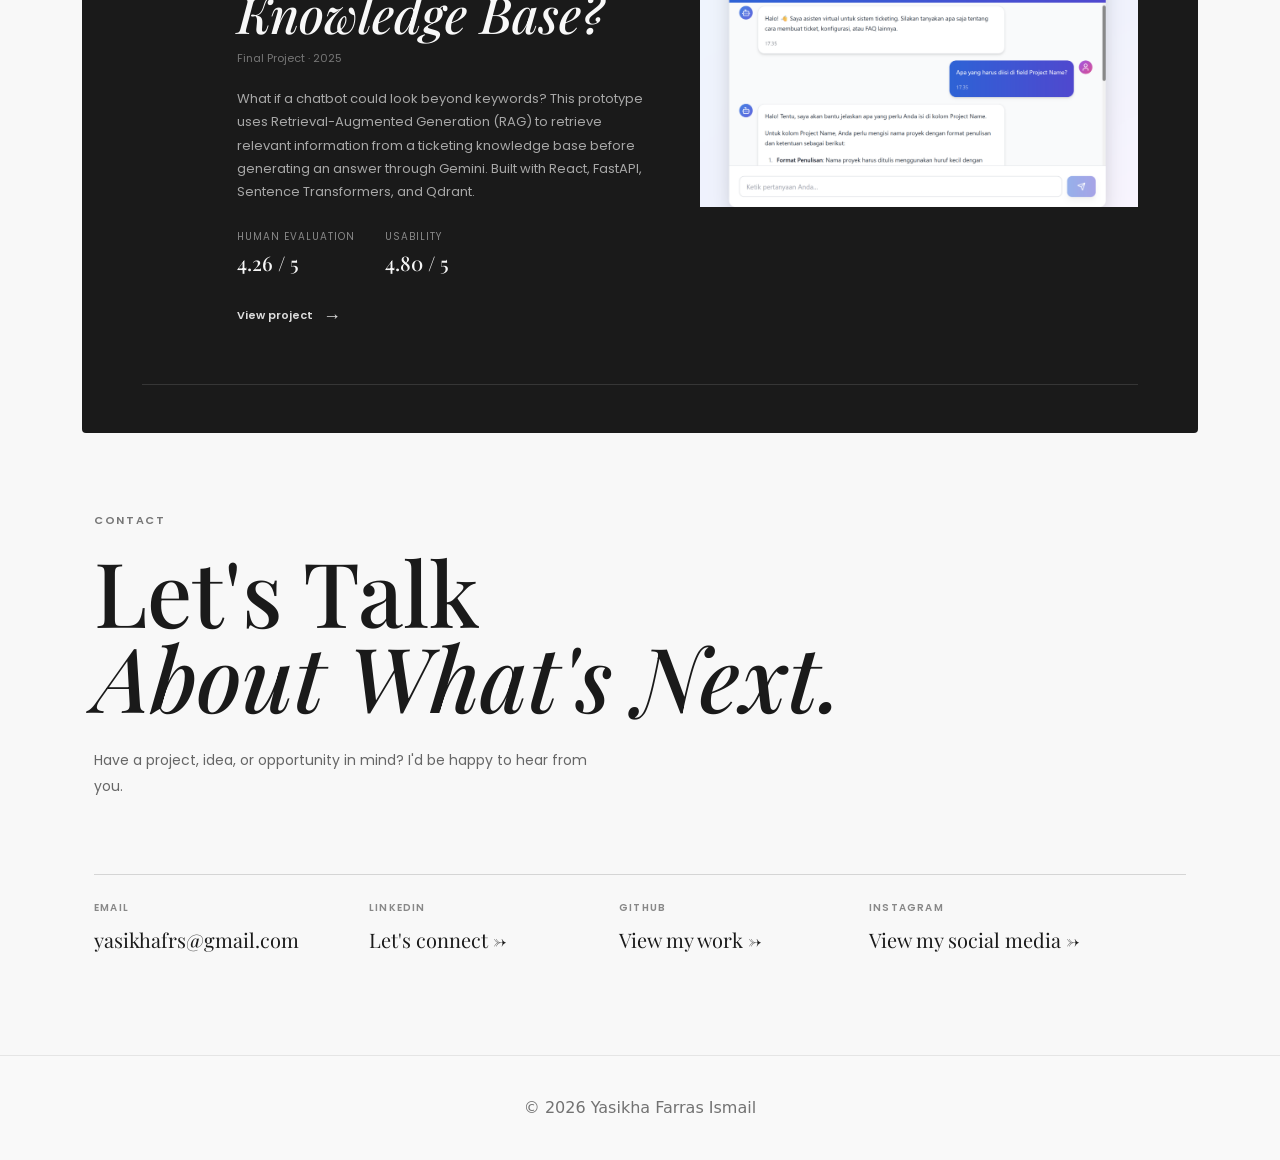
==== commit 6ddc3adf: "Update stylesheet path and replace deleted style.css with new implementation" ====
--- a/index.html
+++ b/index.html
@@ -30,7 +30,7 @@
     />
 
     <!-- Custom styles for this template -->
-    <link href="style.css" rel="stylesheet" />
+    <link href="../assets/css/style.css" rel="stylesheet" />
   </head>
 
   <body>
--- a/assets/css/style.css
+++ b/assets/css/style.css
@@ -0,0 +1,895 @@
+/* =========================
+   GLOBAL
+========================= */
+
+html {
+  scroll-behavior: smooth;
+}
+
+body {
+  background-color: #f8f8f8;
+  color: #111;
+}
+
+h1,
+h2,
+h3,
+h4,
+h5,
+h6 {
+  font-family: "Playfair Display", "Poppins", serif;
+}
+
+/* =========================
+   UTILITY
+========================= */
+
+.txt-light {
+  color: #f8f8f8 !important;
+}
+
+.txt-dark {
+  color: #222222 !important;
+}
+
+.long-txt {
+  color: #444444;
+}
+
+.display-4 {
+  font-size: 2.5rem;
+}
+
+.bg-home {
+  background-color: #1a1a1a !important;
+}
+
+@media (min-width: 768px) {
+  .display-4 {
+    font-size: 3rem;
+  }
+}
+
+/* =========================
+   HEADER & NAVIGATION
+========================= */
+
+.blog-header {
+  line-height: 1;
+  border-bottom: 1px solid #e5e5e5;
+}
+
+.blog-header-logo {
+  font-family: "Playfair Display", "Poppins", serif;
+  font-size: 2.25rem;
+}
+
+.blog-header-logo:hover {
+  text-decoration: none;
+}
+
+.nav-scroller {
+  position: relative;
+  z-index: 2;
+  height: 2.75rem;
+  overflow-y: hidden;
+}
+
+.nav-scroller .nav {
+  display: flex;
+  flex-wrap: nowrap;
+  padding-bottom: 1rem;
+  margin-top: -1px;
+  overflow-x: auto;
+  text-align: center;
+  white-space: nowrap;
+  -webkit-overflow-scrolling: touch;
+}
+
+/* =========================
+   ANIMATION
+========================= */
+
+.reveal {
+  opacity: 0;
+  transform: translateY(30px);
+  transition: all 0.6s ease;
+}
+
+.reveal.active {
+  opacity: 1;
+  transform: translateY(0);
+}
+
+@keyframes swing {
+  0% {
+    transform: rotate(0deg);
+  }
+
+  50% {
+    transform: rotate(1.5deg);
+  }
+
+  100% {
+    transform: rotate(-1.5deg);
+  }
+}
+
+/* =========================
+   HERO - LANYARD & CARD
+========================= */
+.hero-home {
+  padding-top: 65px !important;
+  padding-bottom: 65px !important;
+}
+.hero-home .row {
+  width: 100%;
+}
+
+.uiverse-card {
+  --main-color: #1a1a1a;
+  --submain-color: #78858f;
+  --bg-color: #f8f8f8;
+
+  font-family:
+    system-ui,
+    -apple-system,
+    BlinkMacSystemFont,
+    "Segoe UI",
+    Roboto,
+    Oxygen,
+    Ubuntu,
+    Cantarell,
+    "Open Sans",
+    "Helvetica Neue",
+    sans-serif;
+
+  position: relative;
+  width: 280px;
+  height: 364px;
+
+  display: flex;
+  flex-direction: column;
+  align-items: center;
+
+  border-radius: 20px;
+  background: var(--bg-color);
+
+  margin-left: auto;
+  margin-right: auto;
+}
+
+.card__img {
+  width: 100%;
+  height: 192px;
+}
+
+.card__img svg {
+  height: 100%;
+  border-radius: 20px 20px 0 0;
+}
+
+.card__avatar {
+  position: absolute;
+  top: calc(40% - 80px);
+  left: 50%;
+  width: 114px;
+  height: 114px;
+  display: flex;
+  justify-content: center;
+  align-items: center;
+  transform: translateX(-50%);
+}
+
+.avatar-bg {
+  position: absolute;
+  width: 114px;
+  height: 114px;
+  border-radius: 50%;
+  background-color: #e5e5e5;
+  z-index: 1;
+  box-shadow: 0 0 6px rgba(0, 0, 0, 0.06);
+}
+
+.avatar-img {
+  width: 100px;
+  height: 100px;
+  border-radius: 50%;
+  object-fit: cover;
+  z-index: 2;
+}
+
+.avatar-img:hover {
+  transform: scale(1.05);
+  transition: 0.3s;
+}
+
+.card__title {
+  margin-top: 15px;
+
+  font-weight: 500;
+  font-size: 18px;
+
+  color: var(--main-color);
+}
+
+.card__subtitle {
+  margin-top: 10px;
+  font-weight: 400;
+  font-size: 15px;
+  color: var(--submain-color);
+}
+
+.card__btn {
+  width: 76px;
+  height: 31px;
+  margin-top: 20px;
+  border: 2px solid var(--main-color);
+  border-radius: 4px;
+  font-weight: 700;
+  font-size: 11px;
+  text-transform: uppercase;
+  color: var(--main-color);
+  background: var(--bg-color);
+  transition: all 0.3s;
+  display: inline-flex;
+  align-items: center;
+  justify-content: center;
+  text-decoration: none;
+}
+
+.card__btn-solid {
+  background: var(--main-color);
+  color: var(--bg-color);
+}
+
+.card__btn:hover {
+  background: var(--main-color);
+  color: var(--bg-color);
+}
+
+.card__btn-solid:hover {
+  background: var(--bg-color);
+  color: var(--main-color);
+}
+
+.lanyard-wrapper {
+  display: flex;
+  flex-direction: column;
+  align-items: center;
+  animation: swing 5s ease-in-out infinite;
+  transform-origin: top center;
+}
+
+.lanyard-strap {
+  width: 6px;
+  height: 40px;
+  margin-bottom: 4px;
+  background: linear-gradient(to bottom, #555, #aaa);
+  border-radius: 4px;
+}
+
+.lanyard-clip {
+  width: 24px;
+  height: 12px;
+  margin-bottom: -6px;
+  background-color: #333;
+  border-radius: 6px;
+  box-shadow: 0 2px 4px rgba(0, 0, 0, 0.2);
+}
+
+/* =========================
+   ABOUT
+========================= */
+.about-section {
+  padding: 10px 0 50px;
+  font-family: "Poppins", sans-serif;
+}
+
+.about-sidebar {
+  top: 2rem;
+}
+
+.skill-label {
+  display: block;
+
+  margin-bottom: 10px;
+
+  font-size: 11px;
+  font-weight: 600;
+  letter-spacing: 0.12em;
+  text-transform: uppercase;
+
+  color: #777;
+}
+
+.skill-tags {
+  display: flex;
+  flex-wrap: wrap;
+  gap: 7px;
+}
+
+.skill-tags span {
+  display: inline-block;
+
+  padding: 6px 11px;
+
+  border: 1px solid #d8d8d8;
+  border-radius: 20px;
+
+  background-color: #f8f8f8;
+
+  font-family: "Poppins", sans-serif;
+  font-size: 11px;
+  line-height: 1;
+
+  color: #333;
+
+  transition:
+    background-color 0.25s ease,
+    color 0.25s ease,
+    transform 0.25s ease;
+}
+
+.skill-tags span:hover {
+  background-color: #1a1a1a;
+  color: #fff;
+  transform: translateY(-2px);
+}
+
+/* =========================
+   PROJECTS
+========================= */
+
+.projects-editorial {
+  padding: 10px 0;
+
+  background-color: #1a1a1a;
+  color: #f8f8f8;
+}
+
+.projects-header {
+  display: flex;
+  justify-content: space-between;
+  align-items: flex-end;
+
+  padding-bottom: 28px;
+  margin-bottom: 20px;
+
+  border-bottom: 1px solid rgba(255, 255, 255, 0.18);
+}
+
+.projects-label {
+  display: block;
+
+  margin-bottom: 12px;
+
+  font-family: "Poppins", sans-serif;
+  font-size: 11px;
+  font-weight: 600;
+  letter-spacing: 0.18em;
+
+  color: rgba(255, 255, 255, 0.55);
+}
+
+.projects-header h2 {
+  margin: 0;
+
+  font-family: "Playfair Display", Georgia, serif;
+  font-size: clamp(48px, 6vw, 76px);
+  font-weight: 500;
+  line-height: 0.95;
+}
+
+.projects-header p {
+  width: 330px;
+  margin: 0;
+
+  font-family: "Poppins", sans-serif;
+  font-size: 12px;
+  line-height: 1.8;
+
+  color: rgba(255, 255, 255, 0.55);
+}
+
+/* =========================
+   PROJECT ITEM
+========================= */
+
+.project-editorial-item {
+  position: relative;
+
+  display: grid;
+  grid-template-columns: 60px 1fr 44%;
+  gap: 35px;
+
+  align-items: center;
+
+  padding: 55px 0;
+
+  border-bottom: 1px solid rgba(255, 255, 255, 0.12);
+
+  color: #f8f8f8;
+  text-decoration: none;
+
+  transition: color 0.3s ease;
+}
+
+.project-editorial-item:hover {
+  color: #f8f8f8;
+}
+
+.project-number {
+  align-self: start;
+
+  padding-top: 4px;
+
+  font-family: "Playfair Display", Georgia, serif;
+  font-size: 16px;
+
+  color: rgba(255, 255, 255, 0.38);
+}
+
+.project-info {
+  position: relative;
+  z-index: 2;
+}
+
+.project-category {
+  display: block;
+
+  margin-bottom: 15px;
+
+  font-family: "Poppins", sans-serif;
+  font-size: 10px;
+  font-weight: 600;
+  letter-spacing: 0.15em;
+
+  color: rgba(255, 255, 255, 0.5);
+}
+
+.project-info h3 {
+  margin: 0 0 12px;
+
+  font-family: "Playfair Display", Georgia, serif;
+  font-size: 50px;
+  font-weight: 500;
+  line-height: 0.98;
+}
+
+.project-meta {
+  display: block;
+
+  margin-bottom: 20px;
+
+  font-family: "Poppins", sans-serif;
+  font-size: 11px;
+
+  color: rgba(255, 255, 255, 0.4);
+}
+
+.project-info p {
+  max-width: 420px;
+
+  margin: 0 0 25px;
+
+  font-family: "Poppins", sans-serif;
+  font-size: 13px;
+  line-height: 1.8;
+
+  color: rgba(255, 255, 255, 0.62);
+}
+
+.project-action {
+  display: inline-flex;
+  align-items: center;
+  gap: 10px;
+
+  font-family: "Poppins", sans-serif;
+  font-size: 11px;
+  font-weight: 600;
+
+  color: rgba(255, 255, 255, 0.85);
+}
+
+.project-action span {
+  display: inline-block;
+
+  font-size: 18px;
+
+  transition: transform 0.3s ease;
+}
+
+.project-editorial-item:hover .project-action span {
+  transform: translateX(6px);
+}
+
+/* =========================
+   PROJECT IMAGE
+========================= */
+
+.project-visual {
+  width: 100%;
+  aspect-ratio: 16 / 10;
+
+  overflow: hidden;
+
+  background-color: #222;
+}
+
+.project-visual img {
+  display: block;
+
+  width: 100%;
+  height: 100%;
+
+  object-fit: cover;
+  filter: grayscale(15%);
+
+  transition:
+    transform 0.7s ease,
+    filter 0.7s ease;
+}
+
+.project-visual:hover img {
+  transform: scale(1.02);
+}
+
+.project-editorial-item:hover .project-visual img {
+  transform: scale(1.04);
+  filter: grayscale(0%);
+}
+
+/* =========================
+   PROJECT RESULT
+========================= */
+
+.project-result {
+  display: flex;
+  gap: 30px;
+
+  margin-top: 22px;
+  margin-bottom: 24px;
+}
+
+.project-result div {
+  display: flex;
+  flex-direction: column;
+  gap: 4px;
+}
+
+.project-result small {
+  font-family: "Poppins", sans-serif;
+  font-size: 10px;
+  text-transform: uppercase;
+  letter-spacing: 0.1em;
+
+  color: #888;
+}
+
+.project-result strong {
+  font-family: "Playfair Display", serif;
+  font-size: 20px;
+  font-weight: 500;
+
+  color: #f5f5f5;
+}
+
+/* =========================
+   PROJECT REVERSE LAYOUT
+========================= */
+
+.project-editorial-item.reverse {
+  grid-template-columns: 44% 1fr 60px;
+}
+
+.project-editorial-item.reverse .project-number {
+  grid-column: 3;
+  grid-row: 1;
+}
+
+.project-editorial-item.reverse .project-info {
+  grid-column: 2;
+  grid-row: 1;
+}
+
+.project-editorial-item.reverse .project-visual {
+  grid-column: 1;
+  grid-row: 1;
+}
+
+/* =========================
+   PROJECT HOVER
+========================= */
+
+.project-editorial-item:hover .project-info h3 {
+  text-decoration: underline;
+  text-decoration-thickness: 1px;
+  text-underline-offset: 7px;
+}
+
+/* =========================
+   CONTACT
+========================= */
+
+.contact-section {
+  padding: 50px 0 100px;
+  background-color: #f8f8f8;
+}
+
+.contact-header {
+  max-width: 850px;
+}
+
+.contact-label {
+  display: inline-block;
+  margin-bottom: 20px;
+  font-family: "Poppins", sans-serif;
+  font-size: 11px;
+  font-weight: 600;
+  letter-spacing: 0.15em;
+  color: #777;
+}
+
+.contact-header h2 {
+  margin: 0;
+  font-family: "Playfair Display", serif;
+  font-size: clamp(52px, 7vw, 92px);
+  font-weight: 500;
+  line-height: 0.95;
+  color: #1a1a1a;
+}
+
+.contact-header h2 span {
+  font-style: italic;
+}
+
+.contact-header p {
+  max-width: 520px;
+  margin-top: 30px;
+  margin-bottom: 0;
+  font-family: "Poppins", sans-serif;
+  font-size: 14px;
+  line-height: 1.8;
+  color: #666;
+}
+
+.contact-content {
+  display: flex;
+  flex-wrap: wrap;
+  gap: 70px;
+  margin-top: 75px;
+  padding-top: 25px;
+  border-top: 1px solid #d5d5d5;
+}
+
+.contact-item {
+  min-width: 180px;
+}
+
+.contact-item small {
+  display: block;
+  margin-bottom: 10px;
+  font-family: "Poppins", sans-serif;
+  font-size: 10px;
+  font-weight: 600;
+  letter-spacing: 0.12em;
+  text-transform: uppercase;
+  color: #888;
+}
+
+.contact-item a {
+  font-family: "Playfair Display", serif;
+  font-size: 20px;
+  color: #1a1a1a;
+  text-decoration: none;
+  transition: opacity 0.25s ease;
+}
+
+.contact-item a:hover {
+  opacity: 0.55;
+}
+
+/* =========================
+   BUTTONS
+========================= */
+
+.uiverse-btn {
+  position: fixed;
+  right: 20px;
+  bottom: 20px;
+  z-index: 999;
+
+  width: 50px;
+  height: 50px;
+
+  display: flex;
+  align-items: center;
+  justify-content: center;
+
+  overflow: hidden;
+
+  border: none;
+  border-radius: 50%;
+
+  background-color: rgb(20, 20, 20);
+
+  font-family: "Poppins", sans-serif;
+  font-weight: 600;
+
+  box-shadow: 0 0 10px rgba(255, 255, 255, 0.2);
+
+  cursor: pointer;
+
+  transition-duration: 0.3s;
+}
+
+.uiverse-btn .svgIcon {
+  width: 12px;
+  transition-duration: 0.3s;
+}
+
+.uiverse-btn .svgIcon path {
+  fill: white;
+}
+
+.uiverse-btn:hover {
+  width: 140px;
+  border-radius: 50px;
+  background-color: #333;
+}
+
+.uiverse-btn:hover .svgIcon {
+  transform: translateY(-200%);
+}
+
+.uiverse-btn::before {
+  position: absolute;
+  bottom: -20px;
+
+  content: "Back to Top";
+
+  color: white;
+  font-size: 0;
+}
+
+.uiverse-btn:hover::before {
+  bottom: unset;
+
+  font-size: 13px;
+
+  transition-duration: 0.3s;
+}
+
+.uiverse-btn-link {
+  display: inline-flex;
+  align-items: center;
+  gap: 6px;
+
+  padding: 8px 16px;
+
+  border: 1.5px solid #222222;
+  border-radius: 20px;
+
+  background: transparent;
+
+  color: #222222;
+
+  font-size: 15px;
+  font-weight: 600;
+
+  text-decoration: none;
+
+  cursor: pointer;
+
+  box-shadow: 0 0 0 0 #1a1a1a;
+
+  transition: all 0.3s ease-in-out;
+}
+
+.uiverse-btn-link .arrow {
+  transition: transform 0.3s ease-in-out;
+}
+
+.uiverse-btn-link:hover {
+  transform: translateY(-4px) translateX(-2px);
+  box-shadow: 2px 5px 0 0 black;
+}
+
+.uiverse-btn-link:hover .arrow {
+  transform: translateX(4px);
+}
+
+.uiverse-btn-link:active {
+  transform: translateY(2px) translateX(1px);
+  box-shadow: 0 0 0 0 black;
+}
+
+/* =========================
+   FOOTER
+========================= */
+
+.blog-footer {
+  padding: 2.5rem 0;
+
+  color: #727272;
+  text-align: center;
+
+  background-color: #f9f9f9;
+  border-top: 0.05rem solid #e5e5e5;
+}
+
+.blog-footer p:last-child {
+  margin-bottom: 0;
+}
+
+/* =========================
+   RESPONSIVE
+========================= */
+
+@media (max-width: 768px) {
+  .lanyard-column {
+    justify-content: center !important;
+  }
+  .projects-editorial {
+    padding: 70px 0;
+  }
+
+  .projects-header {
+    display: block;
+  }
+
+  .projects-header h2 {
+    font-size: 52px;
+  }
+
+  .projects-header p {
+    width: auto;
+    margin-top: 20px;
+  }
+
+  .project-editorial-item,
+  .project-editorial-item.reverse {
+    display: flex;
+    flex-direction: column;
+    align-items: stretch;
+
+    gap: 20px;
+    padding: 45px 0;
+  }
+
+  .project-number {
+    order: 1;
+  }
+
+  .project-info,
+  .project-editorial-item.reverse .project-info {
+    order: 2;
+
+    grid-column: auto;
+    grid-row: auto;
+  }
+
+  .project-visual,
+  .project-editorial-item.reverse .project-visual {
+    order: 3;
+
+    width: 100%;
+
+    grid-column: auto;
+    grid-row: auto;
+  }
+
+  .project-editorial-item.reverse .project-number {
+    grid-column: auto;
+    grid-row: auto;
+  }
+
+  .project-info h3 {
+    font-size: 45px;
+  }
+
+  .project-info p {
+    font-size: 12px;
+  }
+}
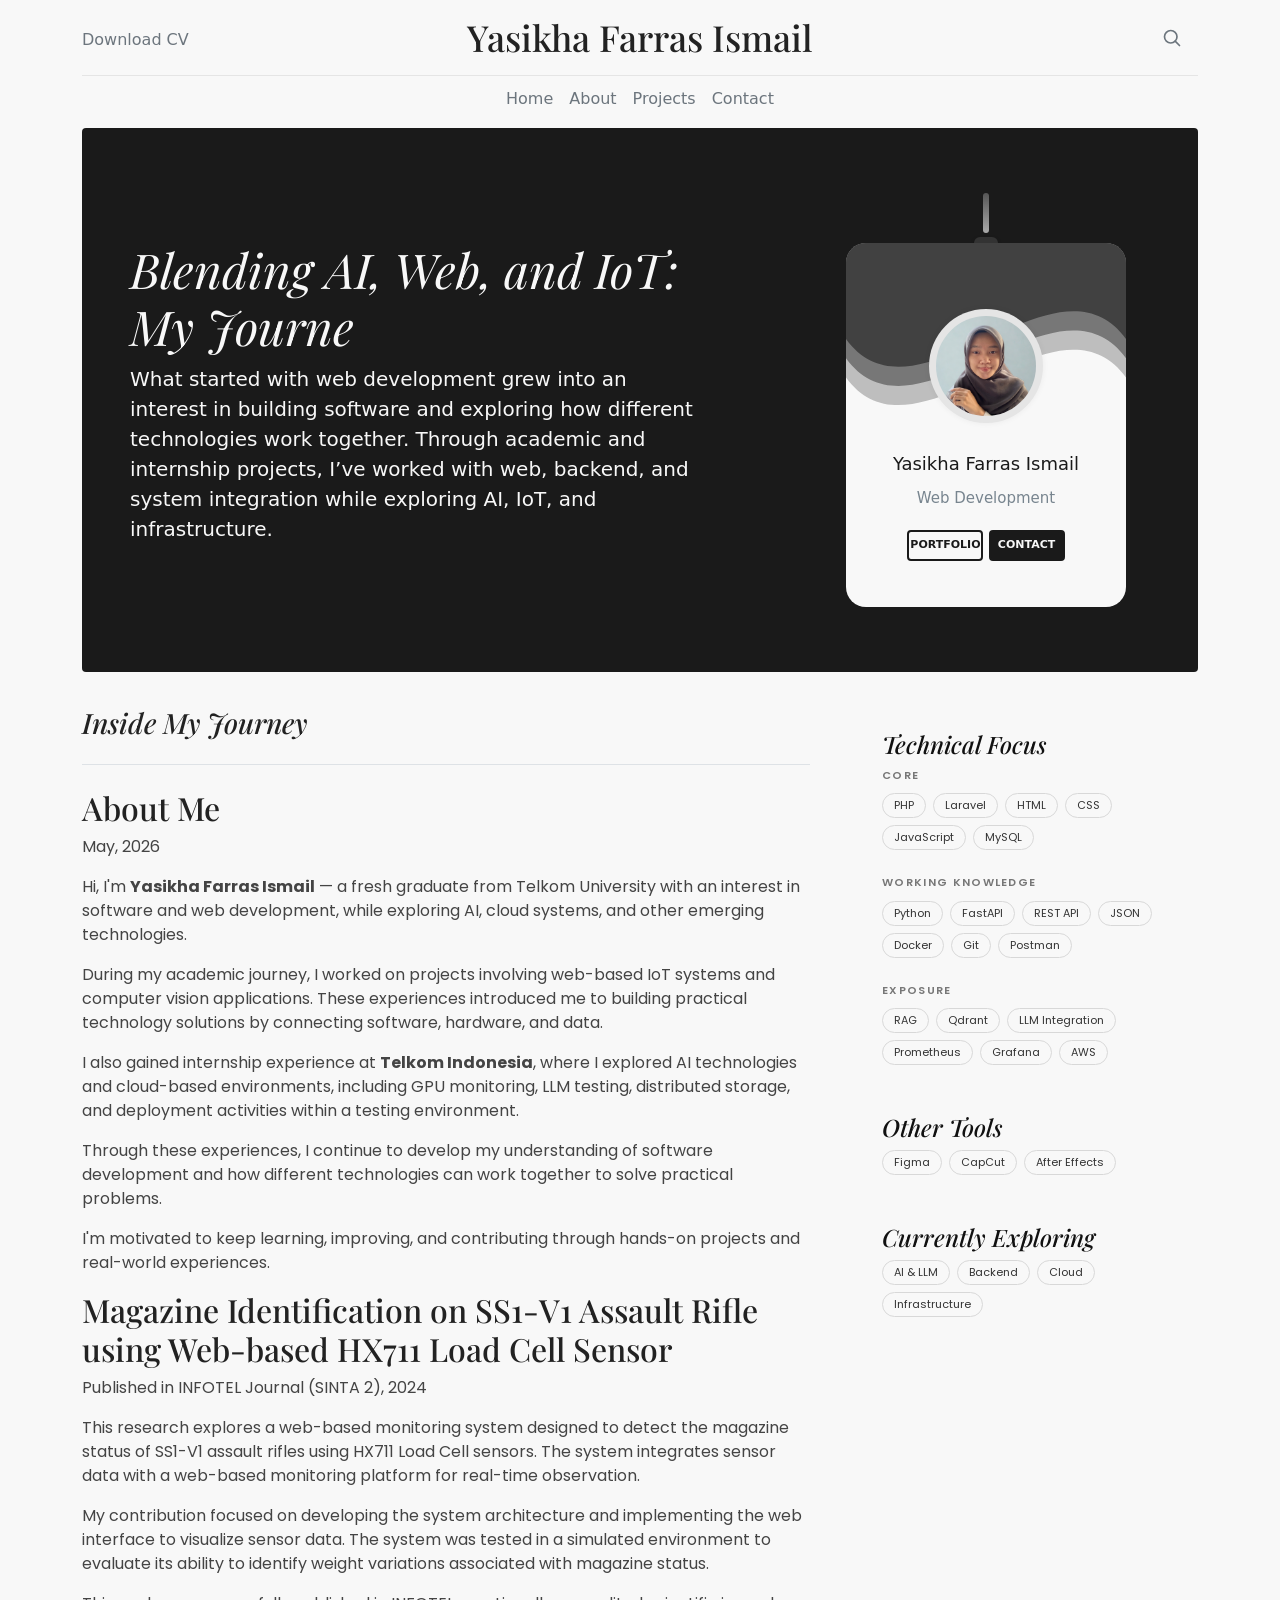
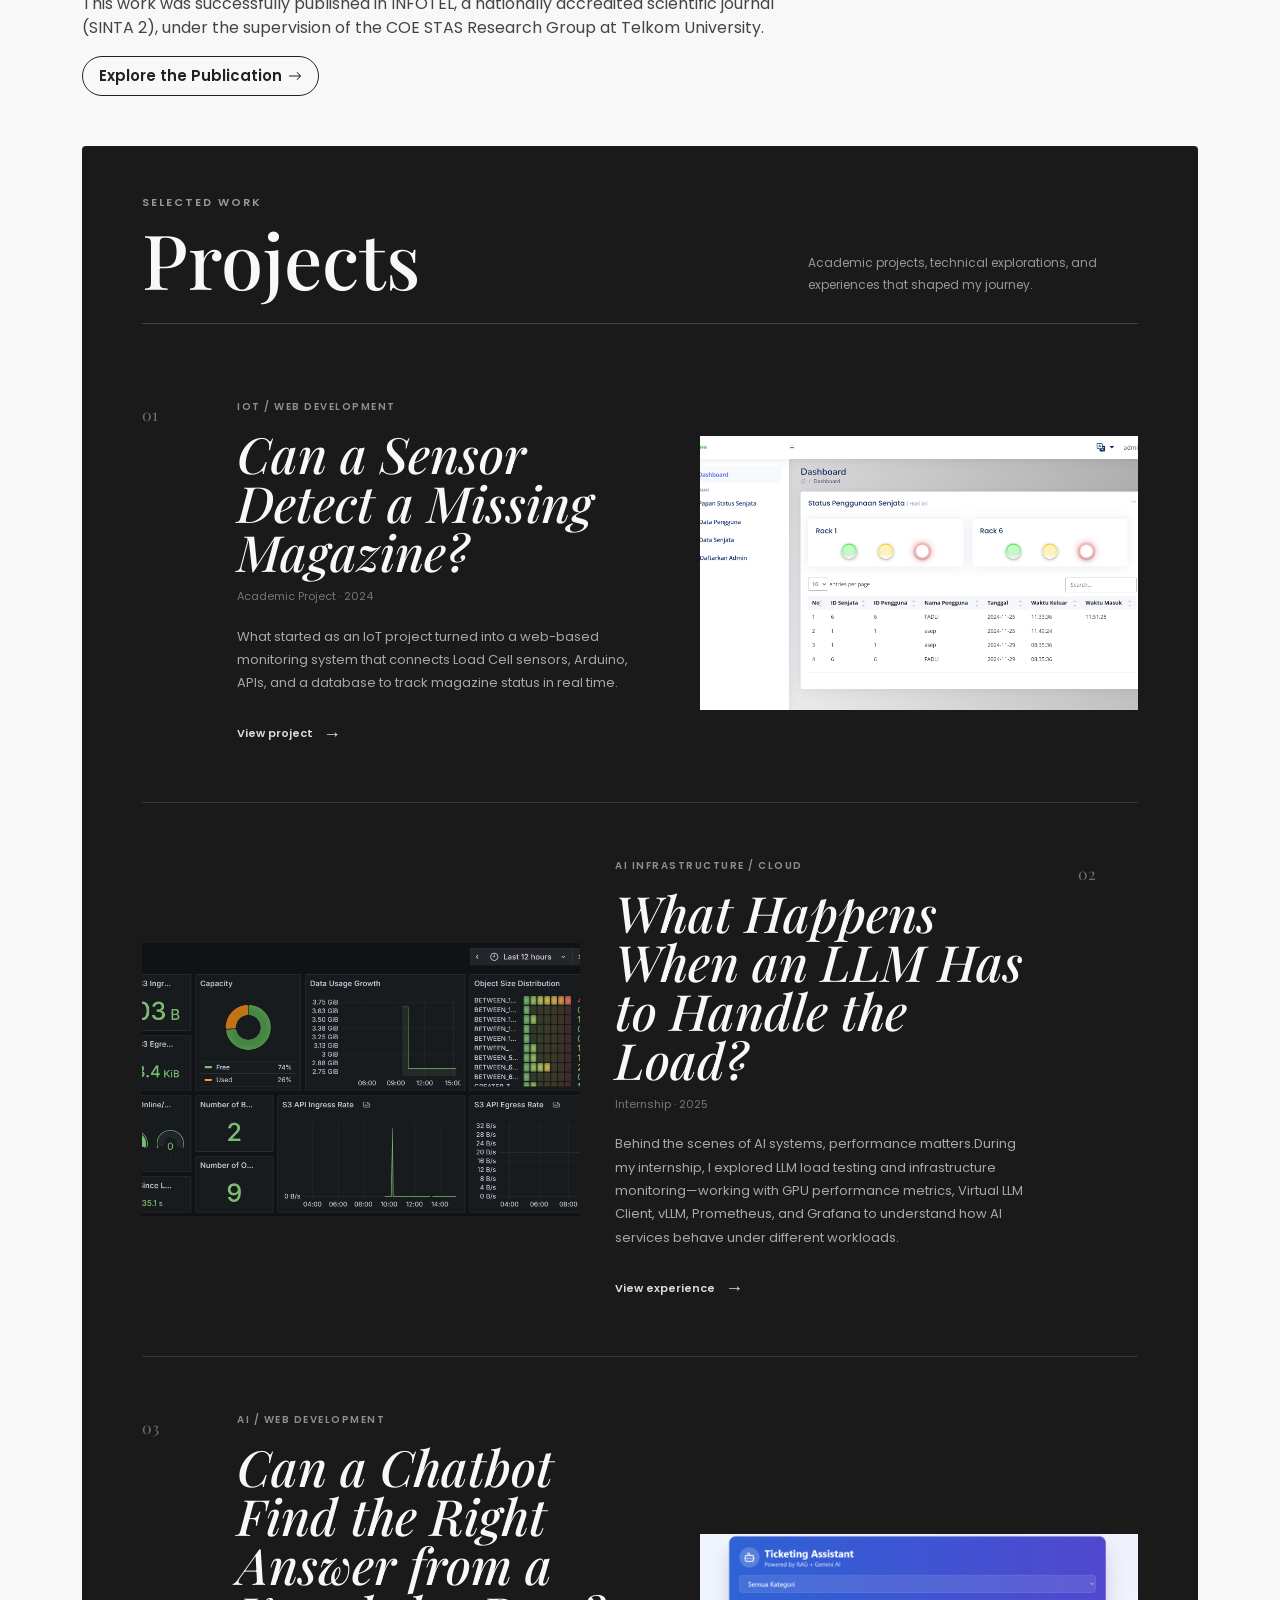
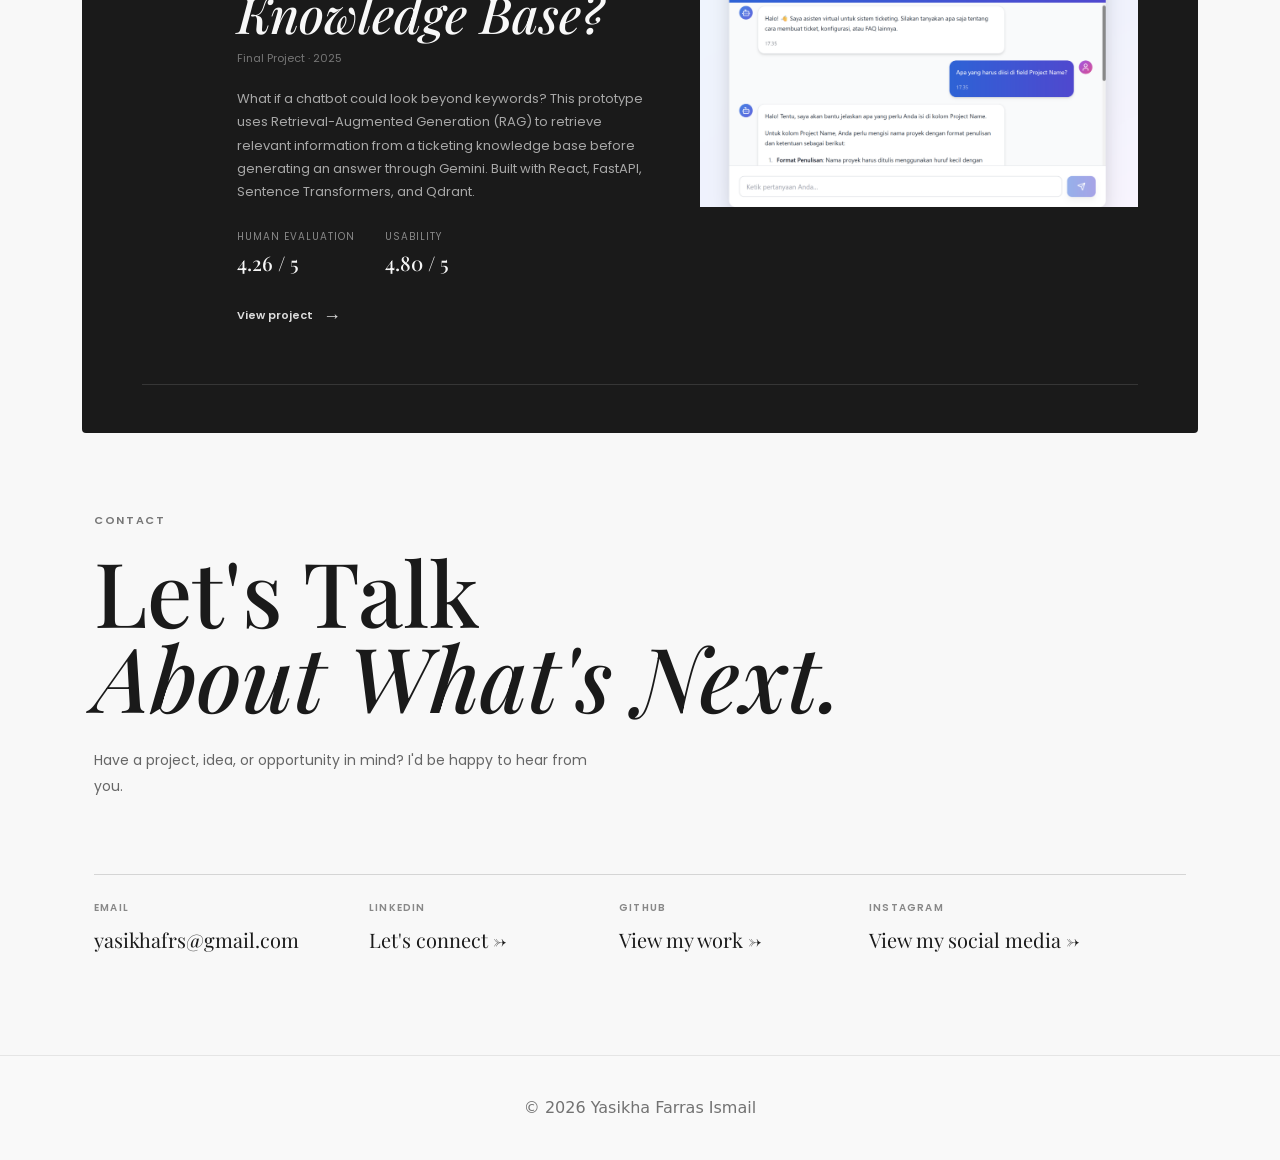
==== commit 0828e075: "Fix stylesheet path in index.html to ensure proper loading of custom styles" ====
--- a/index.html
+++ b/index.html
@@ -30,7 +30,7 @@
     />
 
     <!-- Custom styles for this template -->
-    <link href="../assets/css/style.css" rel="stylesheet" />
+    <link href="assets/css/style.css" rel="stylesheet" />
   </head>
 
   <body>
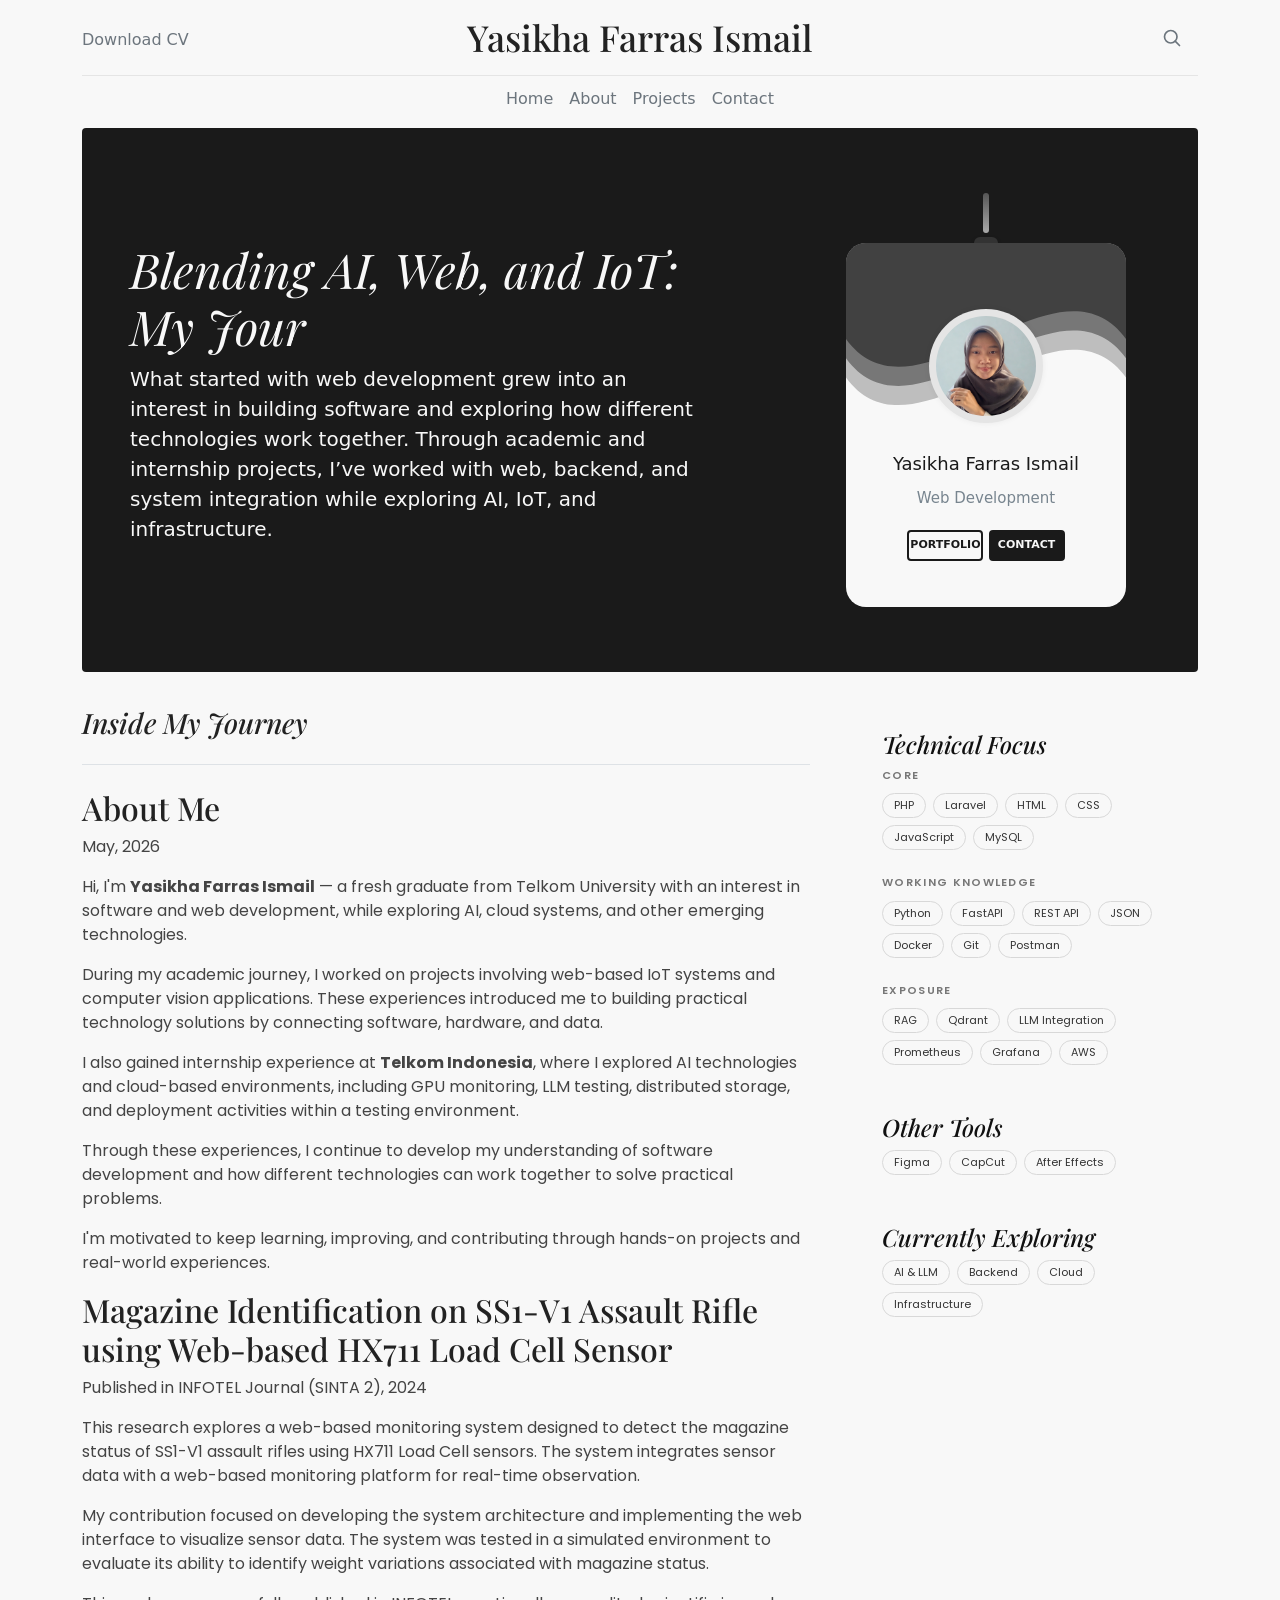
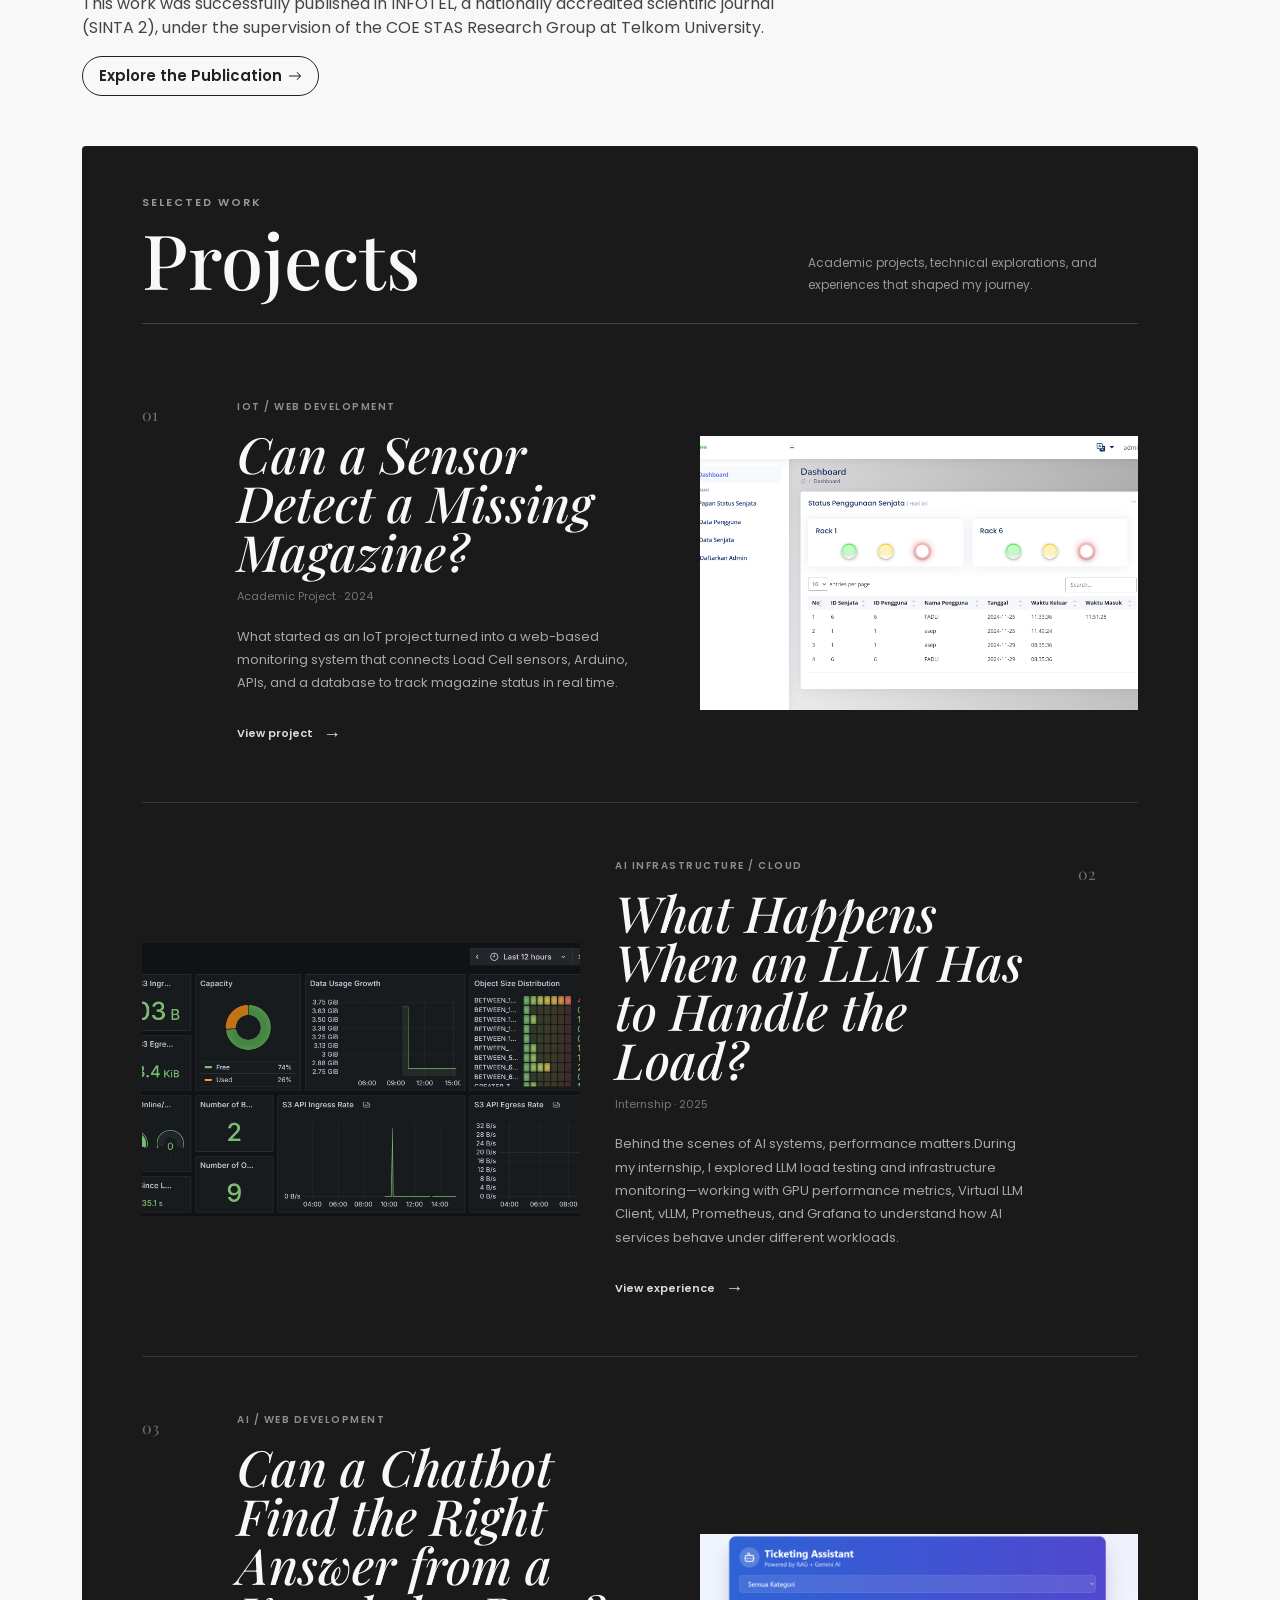
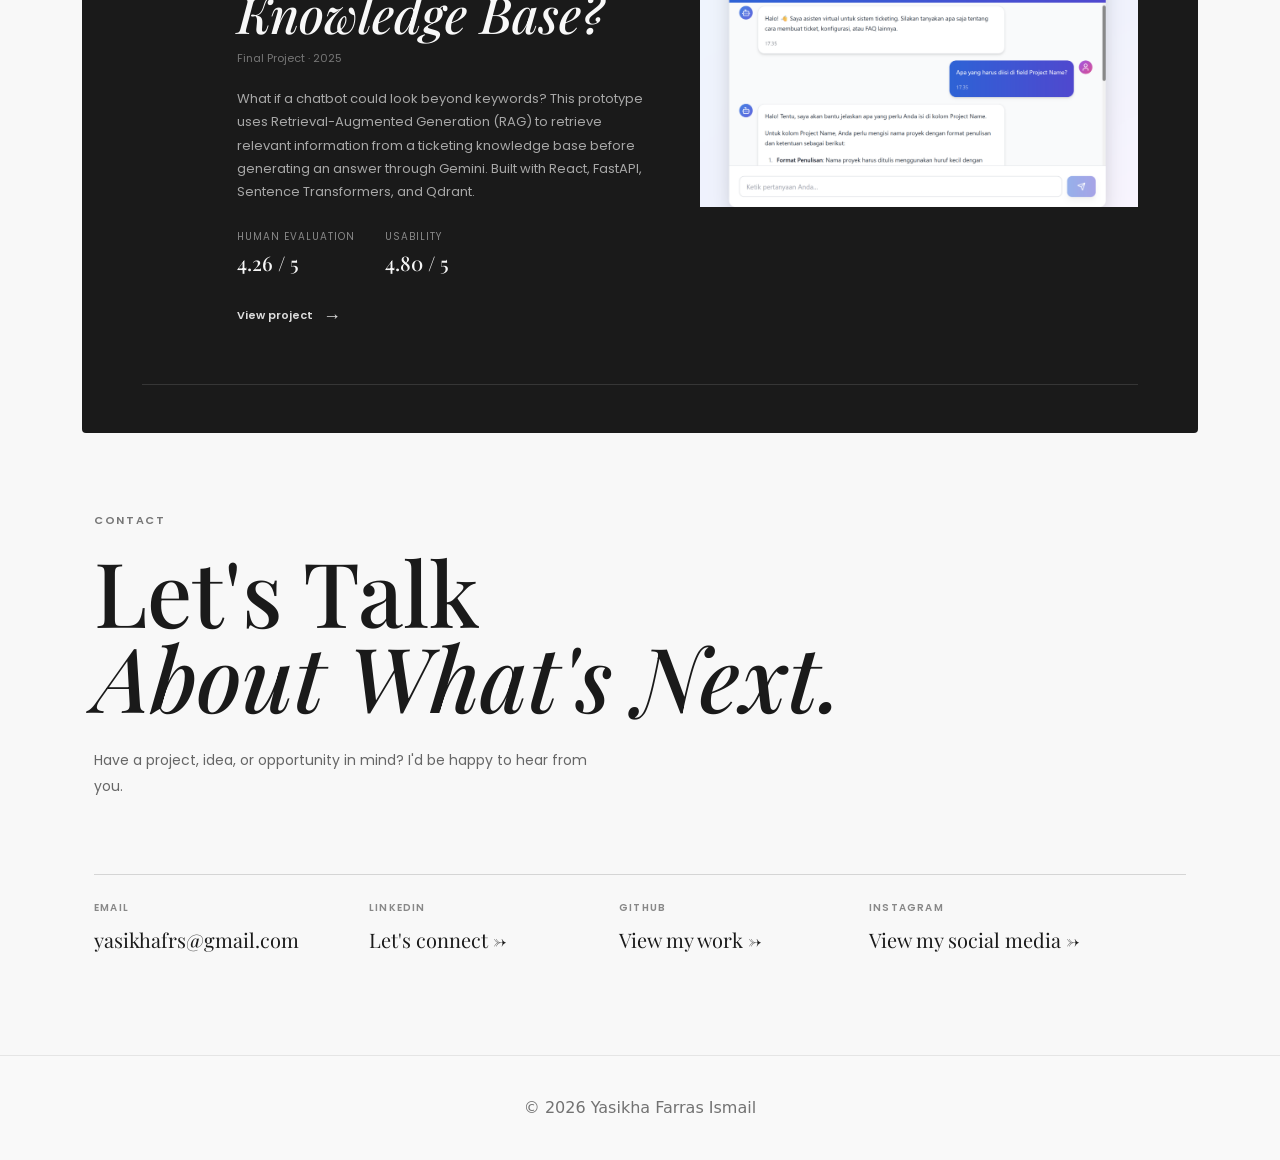
==== commit 64d94ebd: "Update CV download link to new file" ====
--- a/index.html
+++ b/index.html
@@ -40,7 +40,7 @@
           <div class="col-4 pt-1">
             <a
               class="link-secondary text-decoration-none"
-              href="assets/cv/CV ATS yasikha .pdf"
+              href="assets/cv/CV ATS yasikha - General Software.pdf"
               target="_blank"
               >Download CV</a
             >
